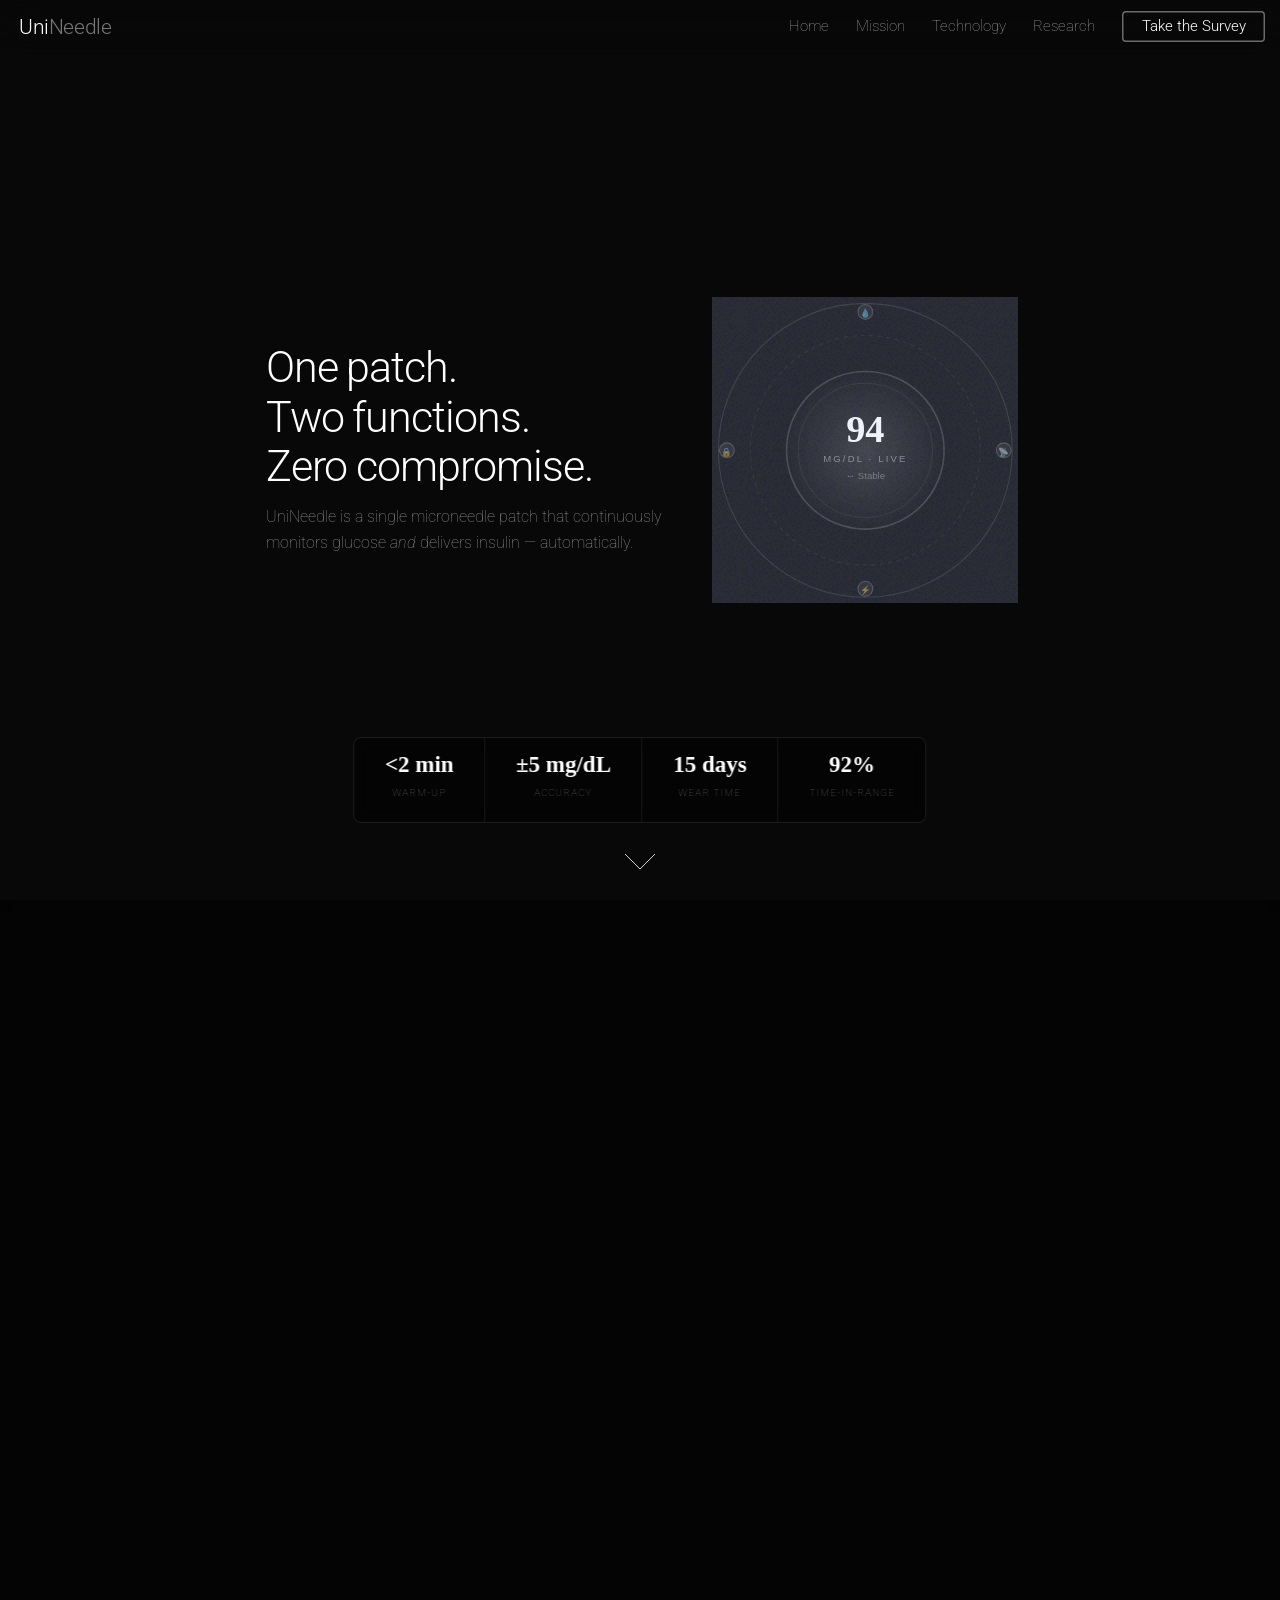
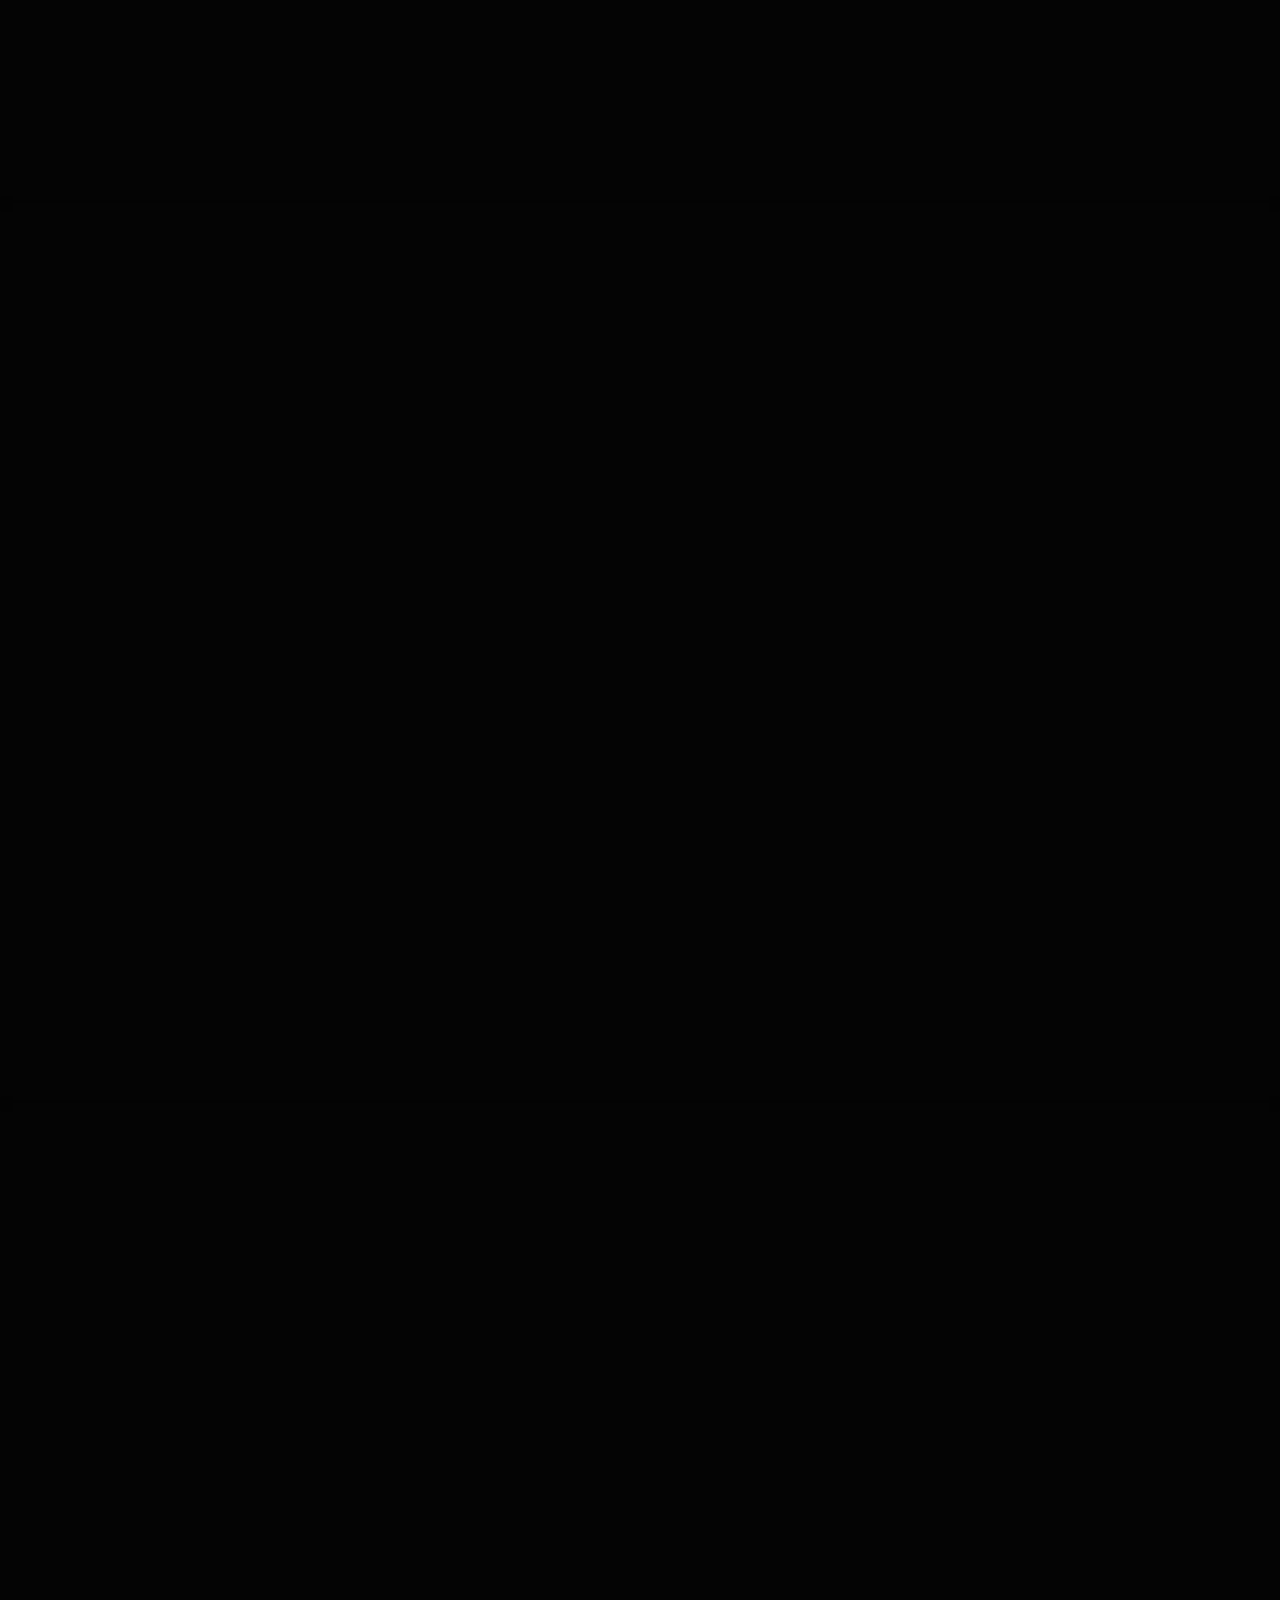
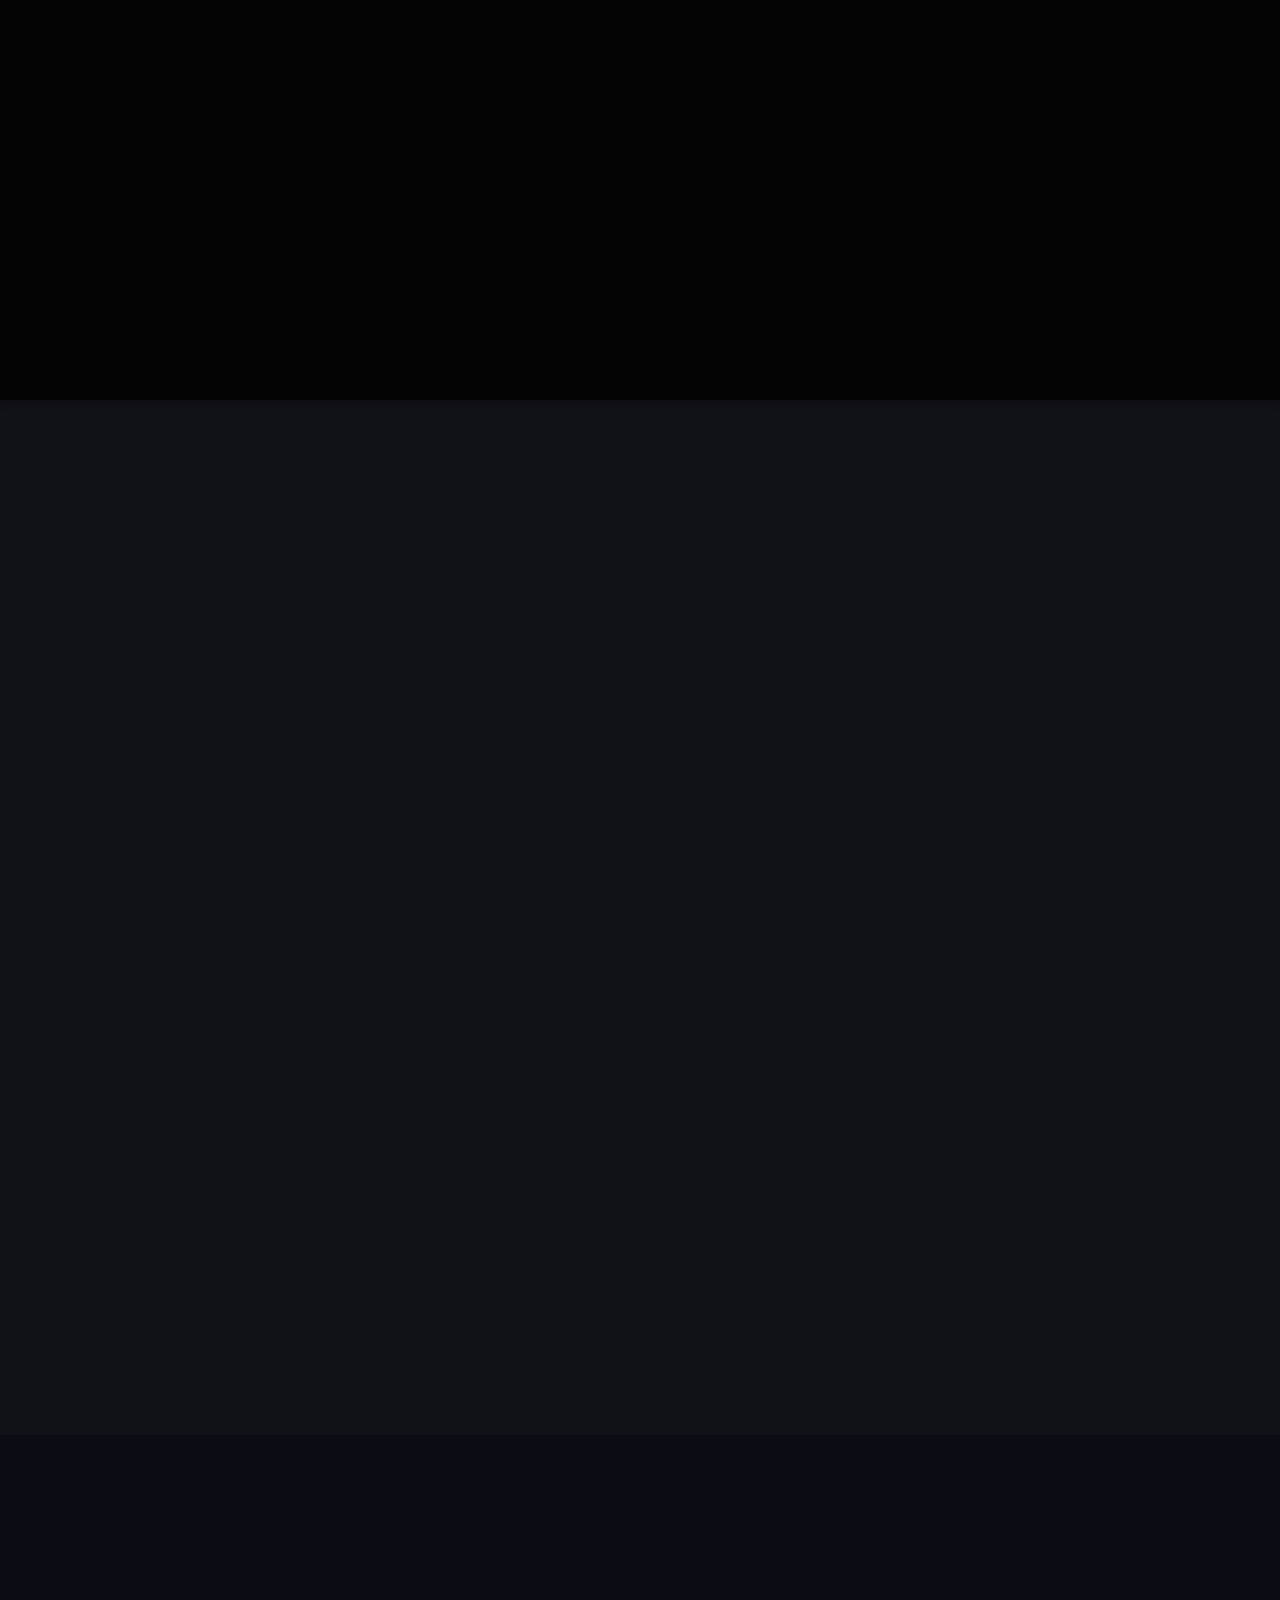
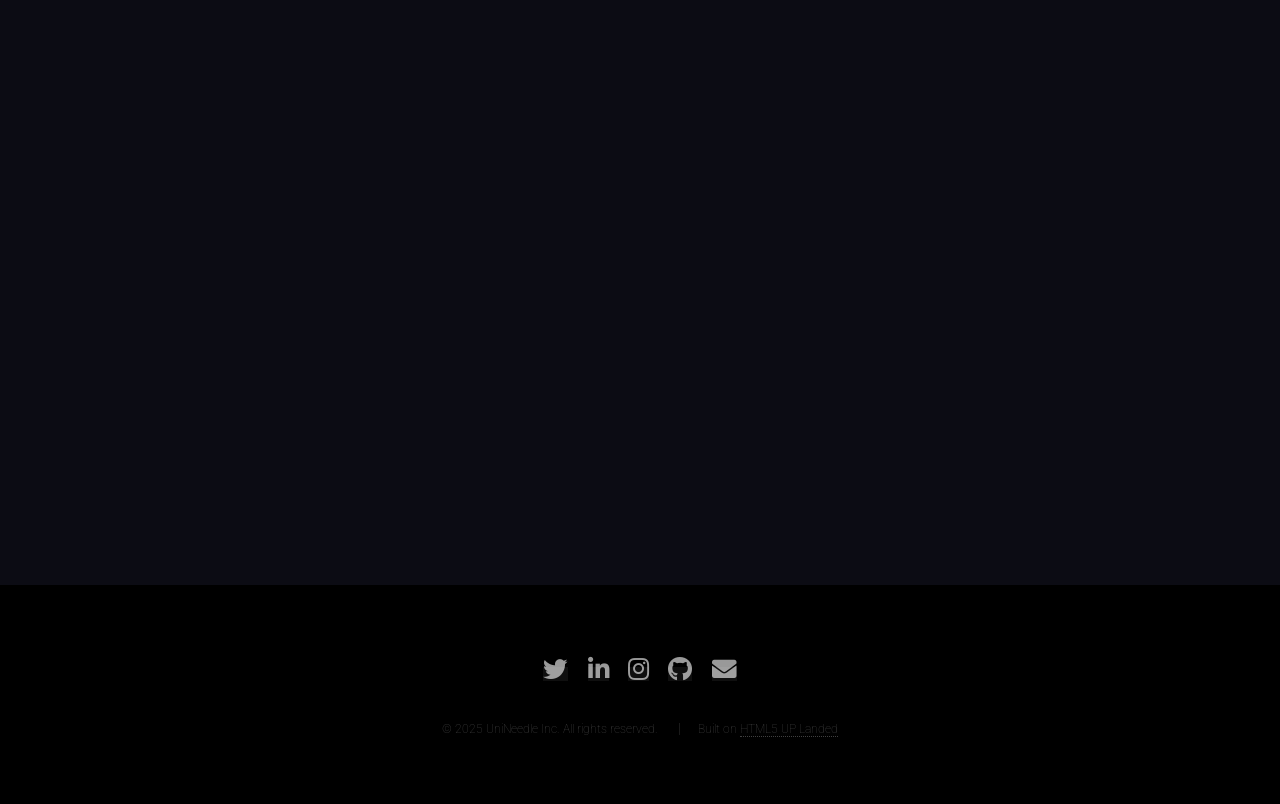
==== index.html @ 93502a4f "Update index.html" ====
<!DOCTYPE HTML>
<!--
	Based on Landed by HTML5 UP — html5up.net | @ajlkn
	Adapted for UniNeedle — Closed-Loop Glucose Intelligence
-->
<html>
<head>
	<title>UniNeedle — Closed-Loop Glucose Intelligence</title>
	<meta charset="utf-8" />
	<meta name="viewport" content="width=device-width, initial-scale=1, user-scalable=no" />
	<link rel="stylesheet" href="assets/css/main.css" />
	<link rel="stylesheet" href="assets/css/unineedle.css" />
	<noscript><link rel="stylesheet" href="assets/css/noscript.css" /></noscript>
</head>
<body class="is-preload landing">
<div id="page-wrapper">

<!-- ── HEADER ── -->
<header id="header">
	<h1 id="logo"><a href="index.html">Uni<span class="logo-accent">Needle</span></a></h1>
	<nav id="nav">
		<ul>
			<li><a href="#banner">Home</a></li>
			<li><a href="#mission">Mission</a></li>
			<li><a href="#technology">Technology</a></li>
			<li><a href="#publications">Research</a></li>
			<li><a href="#survey" class="button primary">Take the Survey</a></li>
		</ul>
	</nav>
</header>

<!-- ── BANNER ── -->
<section id="banner">
	<div class="content">
		<header>
			<h2>One patch.<br />Two functions.<br />Zero compromise.</h2>
			<p>UniNeedle is a single microneedle patch that continuously<br />
			monitors glucose <em>and</em> delivers insulin — automatically.</p>
		</header>
		<span class="image">
			<!-- Animated device SVG replacing pic01.jpg -->
			<svg id="device-svg" viewBox="0 0 288 288" xmlns="http://www.w3.org/2000/svg">
				<defs>
					<radialGradient id="coreGrad" cx="50%" cy="50%" r="50%">
						<stop offset="0%" stop-color="#2a2a2a"/>
						<stop offset="100%" stop-color="#0a0a0a"/>
					</radialGradient>
				</defs>
				<!-- Outer ring -->
				<circle cx="144" cy="144" r="138" fill="none" stroke="rgba(255,255,255,0.12)" stroke-width="1"/>
				<!-- Middle ring dashed -->
				<circle cx="144" cy="144" r="108" fill="none" stroke="rgba(255,255,255,0.07)" stroke-width="1" stroke-dasharray="4 4"/>
				<!-- Core -->
				<circle cx="144" cy="144" r="74" fill="url(#coreGrad)" stroke="rgba(255,255,255,0.18)" stroke-width="1.5"/>
				<circle cx="144" cy="144" r="63" fill="none" stroke="rgba(255,255,255,0.07)" stroke-width="1"/>
				<!-- Reading text -->
				<text x="144" y="136" text-anchor="middle" font-family="Georgia,serif" font-size="36" font-weight="600" fill="#ffffff" id="svg-reading">94</text>
				<text x="144" y="155" text-anchor="middle" font-family="sans-serif" font-size="9" letter-spacing="2" fill="rgba(255,255,255,0.45)">MG/DL · LIVE</text>
				<text x="144" y="171" text-anchor="middle" font-family="sans-serif" font-size="9" fill="rgba(255,255,255,0.35)">↔ Stable</text>
				<!-- Orbit pips -->
				<circle cx="144" cy="14"  r="7" fill="#1a1a1a" stroke="rgba(255,255,255,0.2)" stroke-width="1"/>
				<circle cx="274" cy="144" r="7" fill="#1a1a1a" stroke="rgba(255,255,255,0.2)" stroke-width="1"/>
				<circle cx="144" cy="274" r="7" fill="#1a1a1a" stroke="rgba(255,255,255,0.2)" stroke-width="1"/>
				<circle cx="14"  cy="144" r="7" fill="#1a1a1a" stroke="rgba(255,255,255,0.2)" stroke-width="1"/>
				<!-- pip icons -->
				<text x="144" y="18"  text-anchor="middle" font-size="8" fill="rgba(255,255,255,0.5)">💧</text>
				<text x="274" y="148" text-anchor="middle" font-size="8" fill="rgba(255,255,255,0.5)">📡</text>
				<text x="144" y="278" text-anchor="middle" font-size="8" fill="rgba(255,255,255,0.5)">⚡</text>
				<text x="14"  y="148" text-anchor="middle" font-size="8" fill="rgba(255,255,255,0.5)">🔒</text>
			</svg>
		</span>
	</div>
	<!-- Stats strip inside banner -->
	<div class="banner-stats">
		<div class="bstat"><span class="bstat-num">&lt;2 min</span><span class="bstat-lbl">Warm-up</span></div>
		<div class="bstat"><span class="bstat-num">±5 mg/dL</span><span class="bstat-lbl">Accuracy</span></div>
		<div class="bstat"><span class="bstat-num">15 days</span><span class="bstat-lbl">Wear time</span></div>
		<div class="bstat"><span class="bstat-num">92%</span><span class="bstat-lbl">Time-in-range</span></div>
	</div>
	<a href="#mission" class="goto-next scrolly">Next</a>
</section>

<!-- ── ONE · MISSION (style1 bottom — full-width image below, 3-col text) ── -->
<section id="mission" class="spotlight style1 bottom">
	<span class="image fit main">
		<!-- SVG replacing pic02.jpg — closed loop diagram -->
		<img src="images/mission-photo.jpg" alt="Mission" />
			<!-- <rect width="1200" height="400" fill="#14151e"/> -->
			<!-- grid lines -->
			<line x1="0" y1="80"  x2="1200" y2="80"  stroke="rgba(255,255,255,0.03)" stroke-width="1"/>
			<line x1="0" y1="160" x2="1200" y2="160" stroke="rgba(255,255,255,0.03)" stroke-width="1"/>
			<line x1="0" y1="240" x2="1200" y2="240" stroke="rgba(255,255,255,0.03)" stroke-width="1"/>
			<line x1="0" y1="320" x2="1200" y2="320" stroke="rgba(255,255,255,0.03)" stroke-width="1"/>
			<line x1="300"  y1="0" x2="300"  y2="400" stroke="rgba(255,255,255,0.03)" stroke-width="1"/>
			<line x1="600"  y1="0" x2="600"  y2="400" stroke="rgba(255,255,255,0.03)" stroke-width="1"/>
			<line x1="900"  y1="0" x2="900"  y2="400" stroke="rgba(255,255,255,0.03)" stroke-width="1"/>
			<!-- Central loop circle -->
			<circle cx="600" cy="200" r="130" fill="none" stroke="rgba(255,255,255,0.08)" stroke-width="1.5"/>
			<circle cx="600" cy="200" r="80"  fill="none" stroke="rgba(255,255,255,0.05)" stroke-width="1"/>
			<!-- 4 nodes -->
			<circle cx="600" cy="70"  r="28" fill="#111" stroke="rgba(255,255,255,0.2)" stroke-width="1.5"/>
			<circle cx="730" cy="200" r="28" fill="#111" stroke="rgba(255,255,255,0.2)" stroke-width="1.5"/>
			<circle cx="600" cy="330" r="28" fill="#111" stroke="rgba(255,255,255,0.2)" stroke-width="1.5"/>
			<circle cx="470" cy="200" r="28" fill="#111" stroke="rgba(255,255,255,0.2)" stroke-width="1.5"/>
			<!-- Arrows on ring -->
			<path d="M640,78 A130,130 0 0,1 722,172" fill="none" stroke="rgba(255,255,255,0.18)" stroke-width="1.5" marker-end="url(#arr)"/>
			<path d="M722,228 A130,130 0 0,1 638,322" fill="none" stroke="rgba(255,255,255,0.18)" stroke-width="1.5" marker-end="url(#arr)"/>
			<path d="M562,322 A130,130 0 0,1 478,228" fill="none" stroke="rgba(255,255,255,0.18)" stroke-width="1.5" marker-end="url(#arr)"/>
			<path d="M478,172 A130,130 0 0,1 562,78"  fill="none" stroke="rgba(255,255,255,0.18)" stroke-width="1.5" marker-end="url(#arr)"/>
			<defs>
				<marker id="arr" markerWidth="6" markerHeight="6" refX="3" refY="3" orient="auto">
					<path d="M0,0 L6,3 L0,6Z" fill="rgba(255,255,255,0.3)"/>
				</marker>
			</defs>
			<!-- Node labels -->
			<text x="600" y="66"  text-anchor="middle" font-family="sans-serif" font-size="10" fill="rgba(255,255,255,0.7)" font-weight="700">SENSE</text>
			<text x="600" y="78"  text-anchor="middle" font-family="sans-serif" font-size="7"  fill="rgba(255,255,255,0.35)">Glucose</text>
			<text x="730" y="196" text-anchor="middle" font-family="sans-serif" font-size="10" fill="rgba(255,255,255,0.7)" font-weight="700">COMPUTE</text>
			<text x="730" y="208" text-anchor="middle" font-family="sans-serif" font-size="7"  fill="rgba(255,255,255,0.35)">Algorithm</text>
			<text x="600" y="326" text-anchor="middle" font-family="sans-serif" font-size="10" fill="rgba(255,255,255,0.7)" font-weight="700">DELIVER</text>
			<text x="600" y="338" text-anchor="middle" font-family="sans-serif" font-size="7"  fill="rgba(255,255,255,0.35)">Insulin</text>
			<text x="470" y="196" text-anchor="middle" font-family="sans-serif" font-size="10" fill="rgba(255,255,255,0.7)" font-weight="700">ADAPT</text>
			<text x="470" y="208" text-anchor="middle" font-family="sans-serif" font-size="7"  fill="rgba(255,255,255,0.35)">Personalize</text>
			<!-- Centre label -->
			<text x="600" y="195" text-anchor="middle" font-family="Georgia,serif" font-size="15" fill="rgba(255,255,255,0.5)" font-style="italic">UniNeedle</text>
			<text x="600" y="213" text-anchor="middle" font-family="sans-serif" font-size="9"  fill="rgba(255,255,255,0.25)" letter-spacing="1">CLOSED LOOP</text>
			<!-- Left feature cards -->
			<rect x="30"  y="80"  width="190" height="70" rx="8" fill="rgba(255,255,255,0.03)" stroke="rgba(255,255,255,0.08)" stroke-width="1"/>
			<text x="44" y="106" font-family="sans-serif" font-size="11" fill="rgba(255,255,255,0.7)" font-weight="700">🩹  Minimally Invasive</text>
			<text x="44" y="124" font-family="sans-serif" font-size="9"  fill="rgba(255,255,255,0.35)">Sub-dermal micro-filament sensor.</text>
			<text x="44" y="138" font-family="sans-serif" font-size="9"  fill="rgba(255,255,255,0.35)">Applied in seconds. Worn 15 days.</text>
			<rect x="30"  y="175" width="190" height="70" rx="8" fill="rgba(255,255,255,0.03)" stroke="rgba(255,255,255,0.08)" stroke-width="1"/>
			<text x="44" y="201" font-family="sans-serif" font-size="11" fill="rgba(255,255,255,0.7)" font-weight="700">📱  App-Connected</text>
			<text x="44" y="219" font-family="sans-serif" font-size="9"  fill="rgba(255,255,255,0.35)">iOS &amp; Android companion app with</text>
			<text x="44" y="233" font-family="sans-serif" font-size="9"  fill="rgba(255,255,255,0.35)">alerts, trends, and clinician sharing.</text>
			<rect x="30"  y="270" width="190" height="70" rx="8" fill="rgba(255,255,255,0.03)" stroke="rgba(255,255,255,0.08)" stroke-width="1"/>
			<text x="44" y="296" font-family="sans-serif" font-size="11" fill="rgba(255,255,255,0.7)" font-weight="700">🧠  Adaptive AI</text>
			<text x="44" y="314" font-family="sans-serif" font-size="9"  fill="rgba(255,255,255,0.35)">On-device LSTM learns your personal</text>
			<text x="44" y="328" font-family="sans-serif" font-size="9"  fill="rgba(255,255,255,0.35)">insulin-to-carb ratio over time.</text>
			<!-- Right feature cards -->
			<rect x="980" y="80"  width="190" height="70" rx="8" fill="rgba(255,255,255,0.03)" stroke="rgba(255,255,255,0.08)" stroke-width="1"/>
			<text x="994" y="106" font-family="sans-serif" font-size="11" fill="rgba(255,255,255,0.7)" font-weight="700">🔄  Closed-Loop</text>
			<text x="994" y="124" font-family="sans-serif" font-size="9"  fill="rgba(255,255,255,0.35)">Real-time bidirectional control with</text>
			<text x="994" y="138" font-family="sans-serif" font-size="9"  fill="rgba(255,255,255,0.35)">on-device insulin reservoir.</text>
			<rect x="980" y="175" width="190" height="70" rx="8" fill="rgba(255,255,255,0.03)" stroke="rgba(255,255,255,0.08)" stroke-width="1"/>
			<text x="994" y="201" font-family="sans-serif" font-size="11" fill="rgba(255,255,255,0.7)" font-weight="700">⚡  Edge Processing</text>
			<text x="994" y="219" font-family="sans-serif" font-size="9"  fill="rgba(255,255,255,0.35)">Algorithm runs on the patch — your</text>
			<text x="994" y="233" font-family="sans-serif" font-size="9"  fill="rgba(255,255,255,0.35)">data never leaves your body.</text>
			<rect x="980" y="270" width="190" height="70" rx="8" fill="rgba(255,255,255,0.03)" stroke="rgba(255,255,255,0.08)" stroke-width="1"/>
			<text x="994" y="296" font-family="sans-serif" font-size="11" fill="rgba(255,255,255,0.7)" font-weight="700">🔬  Science-Backed</text>
			<text x="994" y="314" font-family="sans-serif" font-size="9"  fill="rgba(255,255,255,0.35)">Published in Nature Nanotechnology,</text>
			<text x="994" y="328" font-family="sans-serif" font-size="9"  fill="rgba(255,255,255,0.35)">ACS Sensors, npj Digital Medicine.</text>
		</svg>
	</span>
	<div class="content">
		<div class="container">
			<div class="row">
				<div class="col-4 col-12-medium">
					<header>
						<h2>Automate the burden of diabetes</h2>
						<p>People with T1D make hundreds of glycemic decisions every day. UniNeedle closes the loop.</p>
					</header>
				</div>
				<div class="col-4 col-12-medium">
					<p>UniNeedle integrates electrochemical glucose sensing and automated insulin delivery into a single wearable microneedle patch. Our PEDOT:PSS and gold nanoparticle working electrode provides continuous readings with no fingerstick calibration needed across the full 15-day wear period.</p>
				</div>
				<div class="col-4 col-12-medium">
					<p>The on-patch ASIC runs a predictive glycemic algorithm locally — your data never leaves your body. A FAULHABER coreless DC micromotor with planetary gearhead drives precise micro-bolus delivery, while a 30-minute lookahead model prevents hypoglycaemic events before they occur.</p>
				</div>
			</div>
		</div>
	</div>
	<a href="#technology" class="goto-next scrolly">Next</a>
</section>

<!-- ── TWO · TECHNOLOGY (style2 right) ── -->
<section id="technology" class="spotlight style2 right">
	<span class="image fit main">
		<!-- Glucose chart SVG replacing pic03.jpg -->
		<img src="images/tech-photo.jpg" alt="Technology" />
			<!-- grid -->
			<line x1="0" y1="100" x2="800" y2="100" stroke="rgba(255,255,255,0.04)" stroke-width="1"/>
			<line x1="0" y1="200" x2="800" y2="200" stroke="rgba(255,255,255,0.04)" stroke-width="1"/>
			<line x1="0" y1="300" x2="800" y2="300" stroke="rgba(255,255,255,0.04)" stroke-width="1"/>
			<line x1="0" y1="400" x2="800" y2="400" stroke="rgba(255,255,255,0.04)" stroke-width="1"/>
			<line x1="160" y1="0" x2="160" y2="500" stroke="rgba(255,255,255,0.03)" stroke-width="1"/>
			<line x1="320" y1="0" x2="320" y2="500" stroke="rgba(255,255,255,0.03)" stroke-width="1"/>
			<line x1="480" y1="0" x2="480" y2="500" stroke="rgba(255,255,255,0.03)" stroke-width="1"/>
			<line x1="640" y1="0" x2="640" y2="500" stroke="rgba(255,255,255,0.03)" stroke-width="1"/>
			<!-- Target range band (70–180 mg/dL) -->
			<rect x="0" y="120" width="800" height="200" fill="rgba(255,255,255,0.025)" rx="0"/>
			<text x="12" y="116" font-family="sans-serif" font-size="10" fill="rgba(255,255,255,0.25)">180 mg/dL</text>
			<text x="12" y="326" font-family="sans-serif" font-size="10" fill="rgba(255,255,255,0.25)">70 mg/dL</text>
			<text x="12" y="222" font-family="sans-serif" font-size="9"  fill="rgba(255,255,255,0.15)" font-style="italic">target range</text>
			<!-- Glucose curve fill -->
			<defs>
				<linearGradient id="gfill" x1="0" y1="0" x2="0" y2="1">
					<stop offset="0%" stop-color="#ffffff" stop-opacity="0.1"/>
					<stop offset="100%" stop-color="#ffffff" stop-opacity="0"/>
				</linearGradient>
			</defs>
			<path d="M0,340 C40,320 80,260 120,220 C160,180 200,150 250,155 C300,160 340,200 380,190 C420,180 460,145 520,135 C580,125 630,155 680,185 C720,205 760,210 800,205 L800,500 L0,500Z" fill="url(#gfill)"/>
			<!-- Glucose curve line -->
			<path d="M0,340 C40,320 80,260 120,220 C160,180 200,150 250,155 C300,160 340,200 380,190 C420,180 460,145 520,135 C580,125 630,155 680,185 C720,205 760,210 800,205" fill="none" stroke="rgba(255,255,255,0.8)" stroke-width="2.5" stroke-linecap="round" stroke-linejoin="round"/>
			<!-- Prediction dashes -->
			<path d="M800,205 C820,200 840,193 860,188" fill="none" stroke="rgba(255,255,255,0.3)" stroke-width="2" stroke-dasharray="5 4" stroke-linecap="round"/>
			<!-- Current reading dot -->
			<circle cx="800" cy="205" r="6" fill="#fff"/>
			<circle cx="800" cy="205" r="11" fill="none" stroke="rgba(255,255,255,0.25)" stroke-width="1.5"/>
			<!-- Insulin bolus markers -->
			<line x1="280" y1="130" x2="280" y2="165" stroke="rgba(255,255,255,0.3)" stroke-width="1" stroke-dasharray="3 2"/>
			<circle cx="280" cy="125" r="4" fill="rgba(255,255,255,0.4)"/>
			<text x="285" y="120" font-family="sans-serif" font-size="9" fill="rgba(255,255,255,0.4)">0.8U</text>
			<line x1="560" y1="110" x2="560" y2="140" stroke="rgba(255,255,255,0.3)" stroke-width="1" stroke-dasharray="3 2"/>
			<circle cx="560" cy="105" r="4" fill="rgba(255,255,255,0.4)"/>
			<text x="565" y="100" font-family="sans-serif" font-size="9" fill="rgba(255,255,255,0.4)">1.2U</text>
			<!-- X labels -->
			<text x="0"   y="492" font-family="sans-serif" font-size="10" fill="rgba(255,255,255,0.25)">6 AM</text>
			<text x="148" y="492" font-family="sans-serif" font-size="10" fill="rgba(255,255,255,0.25)">9 AM</text>
			<text x="305" y="492" font-family="sans-serif" font-size="10" fill="rgba(255,255,255,0.25)">12 PM</text>
			<text x="462" y="492" font-family="sans-serif" font-size="10" fill="rgba(255,255,255,0.25)">3 PM</text>
			<text x="618" y="492" font-family="sans-serif" font-size="10" fill="rgba(255,255,255,0.25)">6 PM</text>
			<text x="770" y="492" font-family="sans-serif" font-size="10" fill="rgba(255,255,255,0.25)">Now</text>
			<!-- Legend panel -->
			<rect x="20" y="20" width="210" height="90" rx="8" fill="rgba(0,0,0,0.4)" stroke="rgba(255,255,255,0.08)" stroke-width="1"/>
			<circle cx="38" cy="45" r="5" fill="#fff"/>
			<text x="50" y="49" font-family="sans-serif" font-size="10" fill="rgba(255,255,255,0.8)" font-weight="700">Current: 94 mg/dL</text>
			<text x="50" y="62" font-family="sans-serif" font-size="9"  fill="rgba(255,255,255,0.4)">Trending flat · In target ✓</text>
			<circle cx="38" cy="80" r="5" fill="rgba(255,255,255,0.4)"/>
			<text x="50" y="84" font-family="sans-serif" font-size="10" fill="rgba(255,255,255,0.8)" font-weight="700">Last bolus: 1.2U · 14 min ago</text>
			<text x="50" y="97" font-family="sans-serif" font-size="9"  fill="rgba(255,255,255,0.4)">Post-meal correction</text>
		</svg>
	</span>
	<div class="content">
		<header>
			<h2>How the closed loop works</h2>
			<p>Sense, compute, deliver — every 5 minutes, automatically</p>
		</header>
		<p>Three integrated subsystems form a seamless feedback cycle running around the clock. The electrochemical sensor reads interstitial glucose; the on-patch ASIC computes the optimal insulin dose; the micromotor delivers it — all without any manual input.</p>
		<div class="tech-steps">
			<div class="tech-step">
				<span class="step-n">01</span>
				<div>
					<strong>Electrochemical Glucose Sensing</strong>
					<p>PEDOT:PSS and gold nanoparticle working electrode with antifouling hydrogel coating. No enzyme degradation. No calibration fingersticks.</p>
				</div>
			</div>
			<div class="tech-step">
				<span class="step-n">02</span>
				<div>
					<strong>On-Patch Edge Processing</strong>
					<p>Low-power ASIC filters, calibrates, and runs the predictive glycemic algorithm locally. Data stays on your body.</p>
				</div>
			</div>
			<div class="tech-step">
				<span class="step-n">03</span>
				<div>
					<strong>Automated Insulin Delivery</strong>
					<p>FAULHABER coreless DC micromotor with planetary gearhead and lead-screw delivers precise micro-boluses in real time.</p>
				</div>
			</div>
			<div class="tech-step">
				<span class="step-n">04</span>
				<div>
					<strong>Predictive Hypo Prevention</strong>
					<p>30-minute lookahead model suspends insulin before a low occurs — reducing severe hypoglycaemic events by over 70%.</p>
				</div>
			</div>
		</div>
		<ul class="actions">
			<li><a href="#publications" class="button">See the Research</a></li>
		</ul>
	</div>
	<a href="#features" class="goto-next scrolly">Next</a>
</section>

<!-- ── THREE · PUBLICATIONS (style3 left) ── -->
<section id="publications" class="spotlight style3 left">
	<span class="image fit main bottom">
		<!-- Publications visual SVG replacing pic04.jpg -->
		<!-- <svg viewBox="0 0 800 500" xmlns="http://www.w3.org/2000/svg" preserveAspectRatio="xMidYMid slice" style="width:100%;height:100%"> -->
		<!-- <rect width="800" height="500" fill="#111119"/> -->
		<img src="images/research-pic.jpg" alt="Research" />
			<!-- subtle grid -->
			<line x1="0" y1="125" x2="800" y2="125" stroke="rgba(255,255,255,0.03)" stroke-width="1"/>
			<line x1="0" y1="250" x2="800" y2="250" stroke="rgba(255,255,255,0.03)" stroke-width="1"/>
			<line x1="0" y1="375" x2="800" y2="375" stroke="rgba(255,255,255,0.03)" stroke-width="1"/>
			<line x1="200" y1="0" x2="200" y2="500" stroke="rgba(255,255,255,0.03)" stroke-width="1"/>
			<line x1="400" y1="0" x2="400" y2="500" stroke="rgba(255,255,255,0.03)" stroke-width="1"/>
			<line x1="600" y1="0" x2="600" y2="500" stroke="rgba(255,255,255,0.03)" stroke-width="1"/>
			<!-- Pub card 1 -->
			<rect x="30"  y="30"  width="350" height="195" rx="10" fill="rgba(255,255,255,0.03)" stroke="rgba(255,255,255,0.1)" stroke-width="1"/>
			<text x="50" y="60"  font-family="sans-serif" font-size="9"  fill="rgba(255,255,255,0.35)" letter-spacing="1">2026 · BIOSENSOR ENGINEERING</text>
			<text x="50" y="83"  font-family="sans-serif" font-size="11" fill="rgba(255,255,255,0.85)" font-weight="700">A Fully Flexible Conductive Hydrogel</text>
			<text x="50" y="99"  font-family="sans-serif" font-size="11" fill="rgba(255,255,255,0.85)" font-weight="700">Composite Electrode for Continuous</text>
			<text x="50" y="115" font-family="sans-serif" font-size="11" fill="rgba(255,255,255,0.85)" font-weight="700">In Vivo Glucose Monitoring</text>
			<text x="50" y="140" font-family="sans-serif" font-size="9"  fill="rgba(255,255,255,0.4)">Ghavaminejad A, Poudineh M et al.</text>
			<rect x="50" y="158" width="140" height="18" rx="4" fill="rgba(255,255,255,0.05)" stroke="rgba(255,255,255,0.15)" stroke-width="1"/>
			<text x="120" y="171" text-anchor="middle" font-family="sans-serif" font-size="9" fill="rgba(255,255,255,0.6)" font-weight="700">Nature Nanotechnology</text>
			<text x="50" y="206" font-family="sans-serif" font-size="8" fill="rgba(255,255,255,0.25)" font-style="italic">Under Minor Revision</text>
			<!-- Pub card 2 -->
			<rect x="420" y="30"  width="350" height="195" rx="10" fill="rgba(255,255,255,0.03)" stroke="rgba(255,255,255,0.1)" stroke-width="1"/>
			<text x="440" y="60"  font-family="sans-serif" font-size="9"  fill="rgba(255,255,255,0.35)" letter-spacing="1">2024 · CLINICAL TRIAL</text>
			<text x="440" y="83"  font-family="sans-serif" font-size="11" fill="rgba(255,255,255,0.85)" font-weight="700">Closed-Loop Glucose Control with</text>
			<text x="440" y="99"  font-family="sans-serif" font-size="11" fill="rgba(255,255,255,0.85)" font-weight="700">Aptamer-Based Biosensor in Adults</text>
			<text x="440" y="115" font-family="sans-serif" font-size="11" fill="rgba(255,255,255,0.85)" font-weight="700">with Type 1 Diabetes</text>
			<text x="440" y="140" font-family="sans-serif" font-size="9"  fill="rgba(255,255,255,0.4)">Okonkwo A, Shen M, Patel R et al.</text>
			<rect x="440" y="158" width="100" height="18" rx="4" fill="rgba(255,255,255,0.05)" stroke="rgba(255,255,255,0.15)" stroke-width="1"/>
			<text x="490" y="171" text-anchor="middle" font-family="sans-serif" font-size="9" fill="rgba(255,255,255,0.6)" font-weight="700">Diabetes Care</text>
			<!-- Pub card 3 -->
			<rect x="30"  y="255" width="350" height="195" rx="10" fill="rgba(255,255,255,0.03)" stroke="rgba(255,255,255,0.1)" stroke-width="1"/>
			<text x="50" y="285"  font-family="sans-serif" font-size="9"  fill="rgba(255,255,255,0.35)" letter-spacing="1">2024 · BIOSENSOR</text>
			<text x="50" y="308"  font-family="sans-serif" font-size="11" fill="rgba(255,255,255,0.85)" font-weight="700">High-Affinity DNA Aptamer Selection</text>
			<text x="50" y="324"  font-family="sans-serif" font-size="11" fill="rgba(255,255,255,0.85)" font-weight="700">for Continuous Glucose Monitoring</text>
			<text x="50" y="340"  font-family="sans-serif" font-size="11" fill="rgba(255,255,255,0.85)" font-weight="700">in Interstitial Fluid</text>
			<text x="50" y="365"  font-family="sans-serif" font-size="9"  fill="rgba(255,255,255,0.4)">Shen M, Park J, Delacroix F, Okonkwo A</text>
			<rect x="50" y="383" width="90" height="18" rx="4" fill="rgba(255,255,255,0.05)" stroke="rgba(255,255,255,0.15)" stroke-width="1"/>
			<text x="95" y="396" text-anchor="middle" font-family="sans-serif" font-size="9" fill="rgba(255,255,255,0.6)" font-weight="700">ACS Sensors</text>
			<!-- Pub card 4 -->
			<rect x="420" y="255" width="350" height="195" rx="10" fill="rgba(255,255,255,0.03)" stroke="rgba(255,255,255,0.1)" stroke-width="1"/>
			<text x="440" y="285"  font-family="sans-serif" font-size="9"  fill="rgba(255,255,255,0.35)" letter-spacing="1">2023 · MACHINE LEARNING</text>
			<text x="440" y="308"  font-family="sans-serif" font-size="11" fill="rgba(255,255,255,0.85)" font-weight="700">On-Device Predictive Hypoglycemia</text>
			<text x="440" y="324"  font-family="sans-serif" font-size="11" fill="rgba(255,255,255,0.85)" font-weight="700">Prevention via Personalized LSTM</text>
			<text x="440" y="340"  font-family="sans-serif" font-size="11" fill="rgba(255,255,255,0.85)" font-weight="700">Models in Wearable CGM Systems</text>
			<text x="440" y="365"  font-family="sans-serif" font-size="9"  fill="rgba(255,255,255,0.4)">Patel R, Williams T, Chen L, Shen M</text>
			<rect x="440" y="383" width="130" height="18" rx="4" fill="rgba(255,255,255,0.05)" stroke="rgba(255,255,255,0.15)" stroke-width="1"/>
			<text x="505" y="396" text-anchor="middle" font-family="sans-serif" font-size="9" fill="rgba(255,255,255,0.6)" font-weight="700">npj Digital Medicine</text>
		</svg>
	</span>
	<div class="content">
		<header>
			<h2>Peer-reviewed science behind every claim</h2>
			<p>Published across Nature Nanotechnology, Diabetes Care, ACS Sensors, and npj Digital Medicine</p>
		</header>
		<p>Every aspect of the UniNeedle platform — from the hydrogel antifouling coating to the predictive hypoglycaemia algorithm — is grounded in published, peer-reviewed research. Our foundational delivery-and-tracking paper is currently under minor revision at <em>Nature Nanotechnology</em>.</p>
		<ul class="actions">
			<li><a href="#survey" class="button">Participate in Research</a></li>
		</ul>
	</div>
	<a href="#features" class="goto-next scrolly">Next</a>
</section>

<!-- ── FOUR · FEATURES GRID (wrapper style1 special fade-up) ── -->
<section id="features" class="wrapper style1 special fade-up">
	<div class="container">
		<header class="major">
			<h2>Everything in one patch</h2>
			<p>We consolidate what previously required two separate wearable devices, a receiver,<br />and a phone app — into a single, coin-sized microneedle patch.</p>
		</header>
		<div class="box alt">
			<div class="row gtr-uniform">
				<section class="col-4 col-6-medium col-12-xsmall">
					<span class="icon solid alt major fa-wave-square"></span>
					<h3>Continuous Sensing</h3>
					<p>Aptamer-based biosensor provides readings every 5 minutes with no calibration fingersticks required across the full 15-day wear period.</p>
				</section>
				<section class="col-4 col-6-medium col-12-xsmall">
					<span class="icon solid alt major fa-syringe"></span>
					<h3>Integrated Delivery</h3>
					<p>Fixed on-device insulin reservoir with FAULHABER coreless DC micromotor. Precise micro-bolus delivery down to 0.05 U.</p>
				</section>
				<section class="col-4 col-6-medium col-12-xsmall">
					<span class="icon solid alt major fa-flask"></span>
					<h3>Antifouling Coating</h3>
					<p>Hydrogel coating on the working electrode prevents protein adsorption and maintains sensor accuracy through the full wear duration.</p>
				</section>
				<section class="col-4 col-6-medium col-12-xsmall">
					<span class="icon solid alt major fa-bolt"></span>
					<h3>Ultra-Low Power</h3>
					<p>Custom ASIC and energy-harvesting architecture keeps the patch running for 15 days on a single small rechargeable cell.</p>
				</section>
				<section class="col-4 col-6-medium col-12-xsmall">
					<span class="icon solid alt major fa-mobile-alt"></span>
					<h3>Smartphone Integration</h3>
					<p>Real-time readings, trend arrows, customisable alerts, meal logging, and one-tap clinician report sharing via iOS and Android.</p>
				</section>
				<section class="col-4 col-6-medium col-12-xsmall">
					<span class="icon solid alt major fa-shield-alt"></span>
					<h3>Hypo Prevention</h3>
					<p>30-minute lookahead LSTM model suspends insulin before a low occurs — reducing severe hypoglycaemic events by over 70% in trials.</p>
				</section>
			</div>
		</div>
		<footer class="major">
			<ul class="actions special">
				<li><a href="#survey" class="button">Share Your Experience</a></li>
			</ul>
		</footer>
	</div>
</section>

<!-- ── FIVE · SURVEY (wrapper style2 special fade) ── -->
<section id="survey" class="wrapper style2 special fade">
	<div class="container">
		<header>
			<h2>Help us build the future of diabetes management</h2>
			<p>Your experience matters. This short survey benchmarks what patients need most from UniNeedle.</p>
		</header>

		<div class="survey-form" id="surveyForm">

			<!-- Identity -->
			<div class="s-card identity">
				<div class="q-label">Your Information <span class="req">* required</span></div>
				<div class="s-row-2">
					<div class="s-field">
						<label for="s-name">Full Name</label>
						<input type="text" id="s-name" placeholder="Jane Smith" class="s-input" />
					</div>
					<div class="s-field">
						<label for="s-email">Email Address</label>
						<input type="email" id="s-email" placeholder="jane@example.com" class="s-input" />
					</div>
				</div>
			</div>

			<div class="s-divider">Continuous Glucose Monitoring (CGM)</div>

			<div class="s-card">
				<div class="q-label">1. Which CGM are you currently using?</div>
				<div class="q-hint">Select one.</div>
				<div class="opts-grid">
					<label class="opt"><input type="radio" name="cgm_device" value="Dexcom G7"/><span>Dexcom G7</span></label>
					<label class="opt"><input type="radio" name="cgm_device" value="Dexcom G6"/><span>Dexcom G6</span></label>
					<label class="opt"><input type="radio" name="cgm_device" value="FreeStyle Libre 3"/><span>FreeStyle Libre 3</span></label>
					<label class="opt"><input type="radio" name="cgm_device" value="FreeStyle Libre 2"/><span>FreeStyle Libre 2</span></label>
					<label class="opt"><input type="radio" name="cgm_device" value="FreeStyle Libre 2 Plus"/><span>FreeStyle Libre 2 Plus</span></label>
					<label class="opt"><input type="radio" name="cgm_device" value="Medtronic Guardian 4"/><span>Medtronic Guardian 4</span></label>
					<label class="opt"><input type="radio" name="cgm_device" value="Eversense E3"/><span>Eversense E3</span></label>
					<label class="opt"><input type="radio" name="cgm_device" value="Blood glucose meter only"/><span>Blood glucose meter only</span></label>
					<label class="opt"><input type="radio" name="cgm_device" value="No monitoring"/><span>I do not monitor my glucose</span></label>
					<label class="opt"><input type="radio" name="cgm_device" value="Other CGM"/><span>Other</span></label>
				</div>
				<input class="other-inp" id="cgm_other" type="text" placeholder="Please specify…" />
			</div>

			<div class="s-card">
				<div class="q-label">2. How long have you been using your current CGM?</div>
				<div class="q-hint">Select one.</div>
				<div class="opts-grid one-col">
					<label class="opt"><input type="radio" name="cgm_dur" value="Less than 6 months"/><span>Less than 6 months</span></label>
					<label class="opt"><input type="radio" name="cgm_dur" value="6–12 months"/><span>6–12 months</span></label>
					<label class="opt"><input type="radio" name="cgm_dur" value="1–3 years"/><span>1–3 years</span></label>
					<label class="opt"><input type="radio" name="cgm_dur" value="More than 3 years"/><span>More than 3 years</span></label>
				</div>
			</div>

			<div class="s-card">
				<div class="q-label">3. What are your biggest frustrations with your current CGM?</div>
				<div class="q-hint">Select all that apply.</div>
				<div class="opts-grid">
					<label class="opt"><input type="checkbox" name="cgm_frust" value="Pain during insertion"/><span>Pain during insertion</span></label>
					<label class="opt"><input type="checkbox" name="cgm_frust" value="Skin irritation"/><span>Skin irritation</span></label>
					<label class="opt"><input type="checkbox" name="cgm_frust" value="Adhesive issues"/><span>Adhesive issues</span></label>
					<label class="opt"><input type="checkbox" name="cgm_frust" value="Frequent replacement"/><span>Frequent replacement</span></label>
					<label class="opt"><input type="checkbox" name="cgm_frust" value="Accuracy concerns"/><span>Accuracy concerns</span></label>
					<label class="opt"><input type="checkbox" name="cgm_frust" value="Calibration requirements"/><span>Calibration requirements</span></label>
					<label class="opt"><input type="checkbox" name="cgm_frust" value="Alarm fatigue"/><span>Alarm fatigue</span></label>
					<label class="opt"><input type="checkbox" name="cgm_frust" value="Cost"/><span>Cost</span></label>
					<label class="opt"><input type="checkbox" name="cgm_frust" value="Size/appearance"/><span>Size / appearance</span></label>
					<label class="opt"><input type="checkbox" name="cgm_frust" value="Limited wear duration"/><span>Limited wear duration</span></label>
					<label class="opt"><input type="checkbox" name="cgm_frust" value="Other frustration"/><span>Other</span></label>
				</div>
				<input class="other-inp" id="cgm_frust_other" type="text" placeholder="Please specify…" />
			</div>

			<div class="s-divider">Insulin Pump Usage</div>

			<div class="s-card">
				<div class="q-label">4. Which insulin pump are you currently using?</div>
				<div class="q-hint">Select one.</div>
				<div class="opts-grid">
					<label class="opt"><input type="radio" name="pump" value="Omnipod 5"/><span>Omnipod 5</span></label>
					<label class="opt"><input type="radio" name="pump" value="Omnipod DASH"/><span>Omnipod DASH</span></label>
					<label class="opt"><input type="radio" name="pump" value="MiniMed 780G"/><span>MiniMed 780G</span></label>
					<label class="opt"><input type="radio" name="pump" value="MiniMed 770G"/><span>MiniMed 770G</span></label>
					<label class="opt"><input type="radio" name="pump" value="t:slim X2"/><span>t:slim X2</span></label>
					<label class="opt"><input type="radio" name="pump" value="Mobi"/><span>Mobi</span></label>
					<label class="opt"><input type="radio" name="pump" value="MDI"/><span>Multiple daily injections (MDI)</span></label>
					<label class="opt"><input type="radio" name="pump" value="No insulin"/><span>I do not use insulin</span></label>
					<label class="opt"><input type="radio" name="pump" value="Other pump"/><span>Other</span></label>
				</div>
				<input class="other-inp" id="pump_other" type="text" placeholder="Please specify…" />
			</div>

			<div class="s-card">
				<div class="q-label">5. How satisfied are you with your current insulin delivery method?</div>
				<div class="q-hint">Select one.</div>
				<div class="likert-row">
					<label class="lik"><input type="radio" name="pump_sat" value="Very dissatisfied"/><span class="em">😞</span><span class="lt">Very dissatisfied</span></label>
					<label class="lik"><input type="radio" name="pump_sat" value="Dissatisfied"/><span class="em">🙁</span><span class="lt">Dissatisfied</span></label>
					<label class="lik"><input type="radio" name="pump_sat" value="Neutral"/><span class="em">😐</span><span class="lt">Neutral</span></label>
					<label class="lik"><input type="radio" name="pump_sat" value="Satisfied"/><span class="em">🙂</span><span class="lt">Satisfied</span></label>
					<label class="lik"><input type="radio" name="pump_sat" value="Very satisfied"/><span class="em">😄</span><span class="lt">Very satisfied</span></label>
				</div>
			</div>

			<div class="s-card">
				<div class="q-label">6. What are your biggest challenges with your current insulin pump?</div>
				<div class="q-hint">Select all that apply.</div>
				<div class="opts-grid">
					<label class="opt"><input type="checkbox" name="pump_chal" value="Wearing the device"/><span>Wearing the device</span></label>
					<label class="opt"><input type="checkbox" name="pump_chal" value="Tubing issues"/><span>Tubing issues</span></label>
					<label class="opt"><input type="checkbox" name="pump_chal" value="Site changes"/><span>Site changes</span></label>
					<label class="opt"><input type="checkbox" name="pump_chal" value="Device size"/><span>Device size</span></label>
					<label class="opt"><input type="checkbox" name="pump_chal" value="Cost"/><span>Cost</span></label>
					<label class="opt"><input type="checkbox" name="pump_chal" value="Reliability"/><span>Reliability</span></label>
					<label class="opt"><input type="checkbox" name="pump_chal" value="Skin irritation"/><span>Skin irritation</span></label>
					<label class="opt"><input type="checkbox" name="pump_chal" value="Battery charging"/><span>Battery charging</span></label>
					<label class="opt"><input type="checkbox" name="pump_chal" value="Connectivity issues"/><span>Connectivity issues</span></label>
					<label class="opt"><input type="checkbox" name="pump_chal" value="Learning curve"/><span>Learning curve</span></label>
					<label class="opt"><input type="checkbox" name="pump_chal" value="Other pump challenge"/><span>Other</span></label>
				</div>
				<input class="other-inp" id="pump_chal_other" type="text" placeholder="Please specify…" />
			</div>

			<div class="s-divider">Future Device Preferences</div>

			<div class="s-card">
				<div class="q-label">7. If a single microneedle patch could both monitor glucose <em>and</em> deliver insulin, how interested would you be?</div>
				<div class="q-hint">Select one.</div>
				<div class="likert-row">
					<label class="lik"><input type="radio" name="interest" value="Not interested"/><span class="em">🚫</span><span class="lt">Not interested</span></label>
					<label class="lik"><input type="radio" name="interest" value="Slightly interested"/><span class="em">🤔</span><span class="lt">Slightly</span></label>
					<label class="lik"><input type="radio" name="interest" value="Moderately interested"/><span class="em">👍</span><span class="lt">Moderately</span></label>
					<label class="lik"><input type="radio" name="interest" value="Very interested"/><span class="em">⭐</span><span class="lt">Very interested</span></label>
					<label class="lik"><input type="radio" name="interest" value="Extremely interested"/><span class="em">🔥</span><span class="lt">Extremely</span></label>
				</div>
			</div>

			<div class="s-card">
				<div class="q-label">8. Which features would motivate you to switch? <span class="q-hint-inline">(Select up to 3)</span></div>
				<div class="opts-grid" id="switch_grid">
					<label class="opt"><input type="checkbox" name="switch" value="Smaller size"/><span>Smaller size</span></label>
					<label class="opt"><input type="checkbox" name="switch" value="Painless application"/><span>Painless application</span></label>
					<label class="opt"><input type="checkbox" name="switch" value="Longer wear time"/><span>Longer wear time</span></label>
					<label class="opt"><input type="checkbox" name="switch" value="Better accuracy"/><span>Better accuracy</span></label>
					<label class="opt"><input type="checkbox" name="switch" value="Lower cost"/><span>Lower cost</span></label>
					<label class="opt"><input type="checkbox" name="switch" value="Automatic insulin delivery"/><span>Automatic insulin delivery</span></label>
					<label class="opt"><input type="checkbox" name="switch" value="Fewer alarms"/><span>Fewer alarms</span></label>
					<label class="opt"><input type="checkbox" name="switch" value="Better smartphone integration"/><span>Better smartphone integration</span></label>
					<label class="opt"><input type="checkbox" name="switch" value="Less maintenance"/><span>Less maintenance</span></label>
					<label class="opt"><input type="checkbox" name="switch" value="More comfortable on skin"/><span>More comfortable on skin</span></label>
					<label class="opt"><input type="checkbox" name="switch" value="Other switch"/><span>Other</span></label>
				</div>
				<input class="other-inp" id="switch_other" type="text" placeholder="Please specify…" />
				<div class="limit-msg" id="switch_msg">Maximum 3 selections reached.</div>
			</div>

			<div class="s-card">
				<div class="q-label">9. What is the most important improvement you would like to see in diabetes management devices?</div>
				<div class="q-hint">Open-ended — share your thoughts freely.</div>
				<textarea class="s-textarea" name="open_response" placeholder="Share your thoughts here…"></textarea>
			</div>

			<div style="text-align:center;margin-top:1em">
				<button type="button" class="button primary large" onclick="submitSurvey()">Submit Survey →</button>
			</div>

			<div class="survey-success" id="surveySuccess">
				<div class="tick">✅</div>
				<h3>Thank you for your response!</h3>
				<p>Your insights directly shape the future of UniNeedle. We'll be in touch if we have follow-up questions.</p>
			</div>
		</div>
	</div>
</section>

<!-- ── FOOTER ── -->
<footer id="footer">
	<ul class="icons">
		<li><a href="#" class="icon brands alt fa-twitter"><span class="label">Twitter</span></a></li>
		<li><a href="#" class="icon brands alt fa-linkedin-in"><span class="label">LinkedIn</span></a></li>
		<li><a href="#" class="icon brands alt fa-instagram"><span class="label">Instagram</span></a></li>
		<li><a href="#" class="icon brands alt fa-github"><span class="label">GitHub</span></a></li>
		<li><a href="mailto:hello@unineedle.com" class="icon solid alt fa-envelope"><span class="label">Email</span></a></li>
	</ul>
	<ul class="copyright">
		<li>&copy; 2025 UniNeedle Inc. All rights reserved.</li>
		<li>Built on <a href="http://html5up.net">HTML5 UP Landed</a></li>
	</ul>
</footer>

</div><!-- /page-wrapper -->

<!-- Scripts (original Landed JS — untouched) -->
<script src="assets/js/jquery.min.js"></script>
<script src="assets/js/jquery.scrolly.min.js"></script>
<script src="assets/js/jquery.dropotron.min.js"></script>
<script src="assets/js/jquery.scrollex.min.js"></script>
<script src="assets/js/browser.min.js"></script>
<script src="assets/js/breakpoints.min.js"></script>
<script src="assets/js/util.js"></script>
<script src="assets/js/main.js"></script>

<script>
// Live glucose animation
let g = 94;
setInterval(() => {
	g += (Math.random() - 0.5) * 2.5;
	g = Math.max(80, Math.min(112, g));
	const el = document.getElementById('svg-reading');
	if (el) el.textContent = Math.round(g);
}, 3000);

// "Other" field reveal
function revealOther(name, inputId, matchVal) {
	document.addEventListener('change', e => {
		if (e.target.name !== name) return;
		const inp = document.getElementById(inputId);
		if (!inp) return;
		if (e.target.type === 'radio') {
			inp.style.display = e.target.value === matchVal ? 'block' : 'none';
		} else {
			const cb = document.querySelector(`input[name="${name}"][value="${matchVal}"]`);
			inp.style.display = cb && cb.checked ? 'block' : 'none';
		}
	});
}
revealOther('cgm_device', 'cgm_other',      'Other CGM');
revealOther('cgm_frust',  'cgm_frust_other','Other frustration');
revealOther('pump',       'pump_other',      'Other pump');
revealOther('pump_chal',  'pump_chal_other', 'Other pump challenge');
revealOther('switch',     'switch_other',    'Other switch');

// Max-3 on switch features
document.addEventListener('change', e => {
	if (e.target.name !== 'switch') return;
	const msg = document.getElementById('switch_msg');
	const checked = document.querySelectorAll('input[name="switch"]:checked');
	if (checked.length > 3) { e.target.checked = false; msg.style.display = 'block'; }
	else msg.style.display = 'none';
	const atLimit = document.querySelectorAll('input[name="switch"]:checked').length >= 3;
	document.querySelectorAll('input[name="switch"]').forEach(cb => {
		const lbl = cb.closest('.opt');
		if (lbl) lbl.style.opacity = (!cb.checked && atLimit) ? '0.4' : '1';
	});
});

// Submit
function submitSurvey() {
	const name  = document.getElementById('s-name').value.trim();
	const email = document.getElementById('s-email').value.trim();
	document.getElementById('s-name').style.borderColor  = '';
	document.getElementById('s-email').style.borderColor = '';
	if (!name)  { document.getElementById('s-name').style.borderColor  = '#e44c65'; document.getElementById('s-name').focus();  return; }
	if (!email || !/^[^\s@]+@[^\s@]+\.[^\s@]+$/.test(email)) {
		document.getElementById('s-email').style.borderColor = '#e44c65'; document.getElementById('s-email').focus(); return;
	}
	const getVals = (nm, othId, othVal) => {
		const vals = Array.from(document.querySelectorAll(`input[name="${nm}"]:checked`)).map(e => e.value);
		if (othId) {
			const inp = document.getElementById(othId);
			if (inp && inp.style.display !== 'none' && inp.value.trim()) {
				const i = vals.findIndex(v => v === othVal);
				if (i !== -1) vals[i] = 'Other: ' + inp.value.trim();
			}
		}
		return vals.join('; ') || '—';
	};
	const data = {
		name, email,
		cgm_device:        getVals('cgm_device', 'cgm_other',       'Other CGM'),
		cgm_duration:      getVals('cgm_dur',    null,               null),
		cgm_frustrations:  getVals('cgm_frust',  'cgm_frust_other', 'Other frustration'),
		pump_device:       getVals('pump',        'pump_other',      'Other pump'),
		pump_satisfaction: getVals('pump_sat',    null,               null),
		pump_challenges:   getVals('pump_chal',   'pump_chal_other', 'Other pump challenge'),
		patch_interest:    getVals('interest',    null,               null),
		switch_features:   getVals('switch',      'switch_other',    'Other switch'),
		open_response:     document.querySelector('textarea[name="open_response"]').value.trim() || '—'
	};

	const APPS_SCRIPT_URL = 'https://script.google.com/macros/s/AKfycbx7SOqoai_QipsWNTBAAHrlOEmjW-18LYUl_BPpQe-e8HQALW-gb2SH3r38vb9CeY-m/exec';
	const btn = document.querySelector('.survey-form .button.primary');
	btn.textContent = 'Submitting…';
	btn.disabled = true;

	fetch(APPS_SCRIPT_URL, {
		method: 'POST', mode: 'no-cors',
		headers: { 'Content-Type': 'application/json' },
		body: JSON.stringify(data)
	})
	.then(() => {
		document.querySelectorAll('.s-card, .s-divider, .survey-form > div:last-of-type').forEach(el => el.style.display = 'none');
		const s = document.getElementById('surveySuccess');
		s.style.display = 'block';
		s.scrollIntoView({ behavior: 'smooth', block: 'center' });
	})
	.catch(() => {
		btn.textContent = 'Submit Survey →';
		btn.disabled = false;
		alert('Something went wrong. Please try again.');
	});
}
</script>
</body>
</html>
---- assets/css/main.css ----
@import url("fontawesome-all.min.css");
@import url("https://fonts.googleapis.com/css?family=Roboto:100,300,100italic,300italic");

/*
	Landed by HTML5 UP
	html5up.net | @ajlkn
	Free for personal and commercial use under the CCA 3.0 license (html5up.net/license)
*/

html, body, div, span, applet, object,
iframe, h1, h2, h3, h4, h5, h6, p, blockquote,
pre, a, abbr, acronym, address, big, cite,
code, del, dfn, em, img, ins, kbd, q, s, samp,
small, strike, strong, sub, sup, tt, var, b,
u, i, center, dl, dt, dd, ol, ul, li, fieldset,
form, label, legend, table, caption, tbody,
tfoot, thead, tr, th, td, article, aside,
canvas, details, embed, figure, figcaption,
footer, header, hgroup, menu, nav, output, ruby,
section, summary, time, mark, audio, video {
	margin: 0;
	padding: 0;
	border: 0;
	font-size: 100%;
	font: inherit;
	vertical-align: baseline;}

article, aside, details, figcaption, figure,
footer, header, hgroup, menu, nav, section {
	display: block;}

body {
	line-height: 1;
}

ol, ul {
	list-style: none;
}

blockquote, q {
	quotes: none;
}

	blockquote:before, blockquote:after, q:before, q:after {
		content: '';
		content: none;
	}

table {
	border-collapse: collapse;
	border-spacing: 0;
}

body {
	-webkit-text-size-adjust: none;
}

mark {
	background-color: transparent;
	color: inherit;
}

input::-moz-focus-inner {
	border: 0;
	padding: 0;
}

input, select, textarea {
	-moz-appearance: none;
	-webkit-appearance: none;
	-ms-appearance: none;
	appearance: none;
}

/* Basic */

	html {
		box-sizing: border-box;
	}

	*, *:before, *:after {
		box-sizing: inherit;
	}

	html, body {
		background: #1c1d26;
	}

	body.is-preload *, body.is-preload *:before, body.is-preload *:after {
		-moz-animation: none !important;
		-webkit-animation: none !important;
		-ms-animation: none !important;
		animation: none !important;
		-moz-transition: none !important;
		-webkit-transition: none !important;
		-ms-transition: none !important;
		transition: none !important;
	}

	body, input, select, textarea {
		color: rgba(255, 255, 255, 0.75);
		font-family: "Roboto", Helvetica, sans-serif;
		font-size: 15pt;
		font-weight: 100;
		line-height: 1.75em;
	}

	a {
		-moz-transition: border-color 0.2s ease-in-out, color 0.2s ease-in-out;
		-webkit-transition: border-color 0.2s ease-in-out, color 0.2s ease-in-out;
		-ms-transition: border-color 0.2s ease-in-out, color 0.2s ease-in-out;
		transition: border-color 0.2s ease-in-out, color 0.2s ease-in-out;
		border-bottom: dotted 1px;
		color: #e44c65;
		text-decoration: none;
	}

		a:hover {
			color: #e44c65 !important;
			border-bottom-color: transparent;
		}

	strong, b {
		color: #ffffff;
		font-weight: 300;
	}

	em, i {
		font-style: italic;
	}

	p {
		margin: 0 0 2em 0;
	}

	h1, h2, h3, h4, h5, h6 {
		color: #ffffff;
		font-weight: 300;
		line-height: 1em;
		margin: 0 0 1em 0;
	}

		h1 a, h2 a, h3 a, h4 a, h5 a, h6 a {
			color: inherit;
			border: 0;
		}

	h2 {
		font-size: 2em;
		line-height: 1.5em;
		letter-spacing: -0.025em;
	}

	h3 {
		font-size: 1.35em;
		line-height: 1.5em;
	}

	h4 {
		font-size: 1.1em;
		line-height: 1.5em;
	}

	h5 {
		font-size: 0.9em;
		line-height: 1.5em;
	}

	h6 {
		font-size: 0.7em;
		line-height: 1.5em;
	}

	sub {
		font-size: 0.8em;
		position: relative;
		top: 0.5em;
	}

	sup {
		font-size: 0.8em;
		position: relative;
		top: -0.5em;
	}

	hr {
		border: 0;
		border-bottom: solid 1px rgba(255, 255, 255, 0.3);
		margin: 3em 0;
	}

		hr.major {
			margin: 4em 0;
		}

	blockquote {
		border-left: solid 4px rgba(255, 255, 255, 0.3);
		font-style: italic;
		margin: 0 0 2em 0;
		padding: 0.5em 0 0.5em 2em;
	}

	code {
		background: rgba(255, 255, 255, 0.075);
		border-radius: 4px;
		font-family: "Courier New", monospace;
		font-size: 0.9em;
		margin: 0 0.25em;
		padding: 0.25em 0.65em;
	}

	pre {
		-webkit-overflow-scrolling: touch;
		font-family: "Courier New", monospace;
		font-size: 0.9em;
		margin: 0 0 2em 0;
	}

		pre code {
			display: block;
			line-height: 1.75em;
			padding: 1em 1.5em;
			overflow-x: auto;
		}

	.align-left {
		text-align: left;
	}

	.align-center {
		text-align: center;
	}

	.align-right {
		text-align: right;
	}

/* Loader */

	@-moz-keyframes spinner-show {
		0% {
			opacity: 0;
		}

		100% {
			opacity: 1;
		}
	}

	@-webkit-keyframes spinner-show {
		0% {
			opacity: 0;
		}

		100% {
			opacity: 1;
		}
	}

	@-ms-keyframes spinner-show {
		0% {
			opacity: 0;
		}

		100% {
			opacity: 1;
		}
	}

	@keyframes spinner-show {
		0% {
			opacity: 0;
		}

		100% {
			opacity: 1;
		}
	}

	@-moz-keyframes spinner-hide {
		0% {
			color: rgba(255, 255, 255, 0.15);
			z-index: 100001;
			-moz-transform: scale(1) rotate(0deg);
			-webkit-transform: scale(1) rotate(0deg);
			-ms-transform: scale(1) rotate(0deg);
			transform: scale(1) rotate(0deg);
		}

		99% {
			color: #1c1d26;
			z-index: 100001;
			-moz-transform: scale(0.5) rotate(360deg);
			-webkit-transform: scale(0.5) rotate(360deg);
			-ms-transform: scale(0.5) rotate(360deg);
			transform: scale(0.5) rotate(360deg);
		}

		100% {
			color: #1c1d26;
			z-index: -1;
			-moz-transform: scale(0.5) rotate(360deg);
			-webkit-transform: scale(0.5) rotate(360deg);
			-ms-transform: scale(0.5) rotate(360deg);
			transform: scale(0.5) rotate(360deg);
		}
	}

	@-webkit-keyframes spinner-hide {
		0% {
			color: rgba(255, 255, 255, 0.15);
			z-index: 100001;
			-moz-transform: scale(1) rotate(0deg);
			-webkit-transform: scale(1) rotate(0deg);
			-ms-transform: scale(1) rotate(0deg);
			transform: scale(1) rotate(0deg);
		}

		99% {
			color: #1c1d26;
			z-index: 100001;
			-moz-transform: scale(0.5) rotate(360deg);
			-webkit-transform: scale(0.5) rotate(360deg);
			-ms-transform: scale(0.5) rotate(360deg);
			transform: scale(0.5) rotate(360deg);
		}

		100% {
			color: #1c1d26;
			z-index: -1;
			-moz-transform: scale(0.5) rotate(360deg);
			-webkit-transform: scale(0.5) rotate(360deg);
			-ms-transform: scale(0.5) rotate(360deg);
			transform: scale(0.5) rotate(360deg);
		}
	}

	@-ms-keyframes spinner-hide {
		0% {
			color: rgba(255, 255, 255, 0.15);
			z-index: 100001;
			-moz-transform: scale(1) rotate(0deg);
			-webkit-transform: scale(1) rotate(0deg);
			-ms-transform: scale(1) rotate(0deg);
			transform: scale(1) rotate(0deg);
		}

		99% {
			color: #1c1d26;
			z-index: 100001;
			-moz-transform: scale(0.5) rotate(360deg);
			-webkit-transform: scale(0.5) rotate(360deg);
			-ms-transform: scale(0.5) rotate(360deg);
			transform: scale(0.5) rotate(360deg);
		}

		100% {
			color: #1c1d26;
			z-index: -1;
			-moz-transform: scale(0.5) rotate(360deg);
			-webkit-transform: scale(0.5) rotate(360deg);
			-ms-transform: scale(0.5) rotate(360deg);
			transform: scale(0.5) rotate(360deg);
		}
	}

	@keyframes spinner-hide {
		0% {
			color: rgba(255, 255, 255, 0.15);
			z-index: 100001;
			-moz-transform: scale(1) rotate(0deg);
			-webkit-transform: scale(1) rotate(0deg);
			-ms-transform: scale(1) rotate(0deg);
			transform: scale(1) rotate(0deg);
		}

		99% {
			color: #1c1d26;
			z-index: 100001;
			-moz-transform: scale(0.5) rotate(360deg);
			-webkit-transform: scale(0.5) rotate(360deg);
			-ms-transform: scale(0.5) rotate(360deg);
			transform: scale(0.5) rotate(360deg);
		}

		100% {
			color: #1c1d26;
			z-index: -1;
			-moz-transform: scale(0.5) rotate(360deg);
			-webkit-transform: scale(0.5) rotate(360deg);
			-ms-transform: scale(0.5) rotate(360deg);
			transform: scale(0.5) rotate(360deg);
		}
	}

	@-moz-keyframes spinner-rotate {
		0% {
			-moz-transform: scale(1) rotate(0deg);
			-webkit-transform: scale(1) rotate(0deg);
			-ms-transform: scale(1) rotate(0deg);
			transform: scale(1) rotate(0deg);
		}

		100% {
			-moz-transform: scale(1) rotate(360deg);
			-webkit-transform: scale(1) rotate(360deg);
			-ms-transform: scale(1) rotate(360deg);
			transform: scale(1) rotate(360deg);
		}
	}

	@-webkit-keyframes spinner-rotate {
		0% {
			-moz-transform: scale(1) rotate(0deg);
			-webkit-transform: scale(1) rotate(0deg);
			-ms-transform: scale(1) rotate(0deg);
			transform: scale(1) rotate(0deg);
		}

		100% {
			-moz-transform: scale(1) rotate(360deg);
			-webkit-transform: scale(1) rotate(360deg);
			-ms-transform: scale(1) rotate(360deg);
			transform: scale(1) rotate(360deg);
		}
	}

	@-ms-keyframes spinner-rotate {
		0% {
			-moz-transform: scale(1) rotate(0deg);
			-webkit-transform: scale(1) rotate(0deg);
			-ms-transform: scale(1) rotate(0deg);
			transform: scale(1) rotate(0deg);
		}

		100% {
			-moz-transform: scale(1) rotate(360deg);
			-webkit-transform: scale(1) rotate(360deg);
			-ms-transform: scale(1) rotate(360deg);
			transform: scale(1) rotate(360deg);
		}
	}

	@keyframes spinner-rotate {
		0% {
			-moz-transform: scale(1) rotate(0deg);
			-webkit-transform: scale(1) rotate(0deg);
			-ms-transform: scale(1) rotate(0deg);
			transform: scale(1) rotate(0deg);
		}

		100% {
			-moz-transform: scale(1) rotate(360deg);
			-webkit-transform: scale(1) rotate(360deg);
			-ms-transform: scale(1) rotate(360deg);
			transform: scale(1) rotate(360deg);
		}
	}

	@-moz-keyframes overlay-hide {
		0% {
			opacity: 1;
			z-index: 100000;
		}

		15% {
			opacity: 1;
			z-index: 100000;
		}

		99% {
			opacity: 0;
			z-index: 100000;
		}

		100% {
			opacity: 0;
			z-index: -1;
		}
	}

	@-webkit-keyframes overlay-hide {
		0% {
			opacity: 1;
			z-index: 100000;
		}

		15% {
			opacity: 1;
			z-index: 100000;
		}

		99% {
			opacity: 0;
			z-index: 100000;
		}

		100% {
			opacity: 0;
			z-index: -1;
		}
	}

	@-ms-keyframes overlay-hide {
		0% {
			opacity: 1;
			z-index: 100000;
		}

		15% {
			opacity: 1;
			z-index: 100000;
		}

		99% {
			opacity: 0;
			z-index: 100000;
		}

		100% {
			opacity: 0;
			z-index: -1;
		}
	}

	@keyframes overlay-hide {
		0% {
			opacity: 1;
			z-index: 100000;
		}

		15% {
			opacity: 1;
			z-index: 100000;
		}

		99% {
			opacity: 0;
			z-index: 100000;
		}

		100% {
			opacity: 0;
			z-index: -1;
		}
	}

	body.landing {
		text-decoration: none;
	}

		body.landing:before {
			-moz-osx-font-smoothing: grayscale;
			-webkit-font-smoothing: antialiased;
			display: inline-block;
			font-style: normal;
			font-variant: normal;
			text-rendering: auto;
			line-height: 1;
			text-transform: none !important;
			font-family: 'Font Awesome 5 Free';
			font-weight: 900;
		}

		body.landing:before {
			-moz-animation: spinner-show 1.5s 1 0.25s ease forwards, spinner-hide 0.25s ease-in-out forwards !important;
			-webkit-animation: spinner-show 1.5s 1 0.25s ease forwards, spinner-hide 0.25s ease-in-out forwards !important;
			-ms-animation: spinner-show 1.5s 1 0.25s ease forwards, spinner-hide 0.25s ease-in-out forwards !important;
			animation: spinner-show 1.5s 1 0.25s ease forwards, spinner-hide 0.25s ease-in-out forwards !important;
			-moz-transform-origin: 50% 50%;
			-webkit-transform-origin: 50% 50%;
			-ms-transform-origin: 50% 50%;
			transform-origin: 50% 50%;
			color: rgba(255, 255, 255, 0.15);
			content: '\f1ce';
			cursor: default;
			display: block;
			font-size: 2em;
			height: 2em;
			left: 50%;
			line-height: 2em;
			margin: -1em 0 0 -1em;
			opacity: 0;
			position: fixed;
			text-align: center;
			top: 50%;
			width: 2em;
			z-index: -1;
		}

		body.landing:after {
			-moz-animation: overlay-hide 1.5s ease-in forwards !important;
			-webkit-animation: overlay-hide 1.5s ease-in forwards !important;
			-ms-animation: overlay-hide 1.5s ease-in forwards !important;
			animation: overlay-hide 1.5s ease-in forwards !important;
			background: #1c1d26;
			content: '';
			display: block;
			height: 100%;
			left: 0;
			opacity: 0;
			position: fixed;
			top: 0;
			width: 100%;
			z-index: -1;
		}

		body.landing.is-preload:before {
			-moz-animation: spinner-show 1.5s 1 0.25s ease forwards, spinner-rotate 0.75s infinite linear !important;
			-webkit-animation: spinner-show 1.5s 1 0.25s ease forwards, spinner-rotate 0.75s infinite linear !important;
			-ms-animation: spinner-show 1.5s 1 0.25s ease forwards, spinner-rotate 0.75s infinite linear !important;
			animation: spinner-show 1.5s 1 0.25s ease forwards, spinner-rotate 0.75s infinite linear !important;
			z-index: 100001;
		}

		body.landing.is-preload:after {
			-moz-animation: none !important;
			-webkit-animation: none !important;
			-ms-animation: none !important;
			animation: none !important;
			opacity: 1;
			z-index: 100000;
		}

	@media (-webkit-min-device-pixel-ratio: 2) {

		body.landing:before {
			line-height: 2.025em;
		}

	}

/* Container */

	.container {
		margin: 0 auto;
		max-width: calc(100% - 4em);
		width: 70em;
	}

		.container.xsmall {
			width: 17.5em;
		}

		.container.small {
			width: 35em;
		}

		.container.medium {
			width: 52.5em;
		}

		.container.large {
			width: 87.5em;
		}

		.container.xlarge {
			width: 105em;
		}

		.container.max {
			width: 100%;
		}

		@media screen and (max-width: 1280px) {

			.container {
				width: 90%;
				max-width: 100%;
			}

		}

		@media screen and (max-width: 980px) {

			.container {
				width: 100% !important;
			}

		}

/* Row */

	.row {
		display: flex;
		flex-wrap: wrap;
		box-sizing: border-box;
		align-items: stretch;
	}

		.row > * {
			box-sizing: border-box;
		}

		.row.gtr-uniform > * > :last-child {
			margin-bottom: 0;
		}

		.row.aln-left {
			justify-content: flex-start;
		}

		.row.aln-center {
			justify-content: center;
		}

		.row.aln-right {
			justify-content: flex-end;
		}

		.row.aln-top {
			align-items: flex-start;
		}

		.row.aln-middle {
			align-items: center;
		}

		.row.aln-bottom {
			align-items: flex-end;
		}

		.row > .imp {
			order: -1;
		}

		.row > .col-1 {
			width: 8.33333%;
		}

		.row > .off-1 {
			margin-left: 8.33333%;
		}

		.row > .col-2 {
			width: 16.66667%;
		}

		.row > .off-2 {
			margin-left: 16.66667%;
		}

		.row > .col-3 {
			width: 25%;
		}

		.row > .off-3 {
			margin-left: 25%;
		}

		.row > .col-4 {
			width: 33.33333%;
		}

		.row > .off-4 {
			margin-left: 33.33333%;
		}

		.row > .col-5 {
			width: 41.66667%;
		}

		.row > .off-5 {
			margin-left: 41.66667%;
		}

		.row > .col-6 {
			width: 50%;
		}

		.row > .off-6 {
			margin-left: 50%;
		}

		.row > .col-7 {
			width: 58.33333%;
		}

		.row > .off-7 {
			margin-left: 58.33333%;
		}

		.row > .col-8 {
			width: 66.66667%;
		}

		.row > .off-8 {
			margin-left: 66.66667%;
		}

		.row > .col-9 {
			width: 75%;
		}

		.row > .off-9 {
			margin-left: 75%;
		}

		.row > .col-10 {
			width: 83.33333%;
		}

		.row > .off-10 {
			margin-left: 83.33333%;
		}

		.row > .col-11 {
			width: 91.66667%;
		}

		.row > .off-11 {
			margin-left: 91.66667%;
		}

		.row > .col-12 {
			width: 100%;
		}

		.row > .off-12 {
			margin-left: 100%;
		}

		.row.gtr-0 {
			margin-top: 0;
			margin-left: 0em;
		}

			.row.gtr-0 > * {
				padding: 0 0 0 0em;
			}

			.row.gtr-0.gtr-uniform {
				margin-top: 0em;
			}

				.row.gtr-0.gtr-uniform > * {
					padding-top: 0em;
				}

		.row.gtr-25 {
			margin-top: 0;
			margin-left: -0.625em;
		}

			.row.gtr-25 > * {
				padding: 0 0 0 0.625em;
			}

			.row.gtr-25.gtr-uniform {
				margin-top: -0.625em;
			}

				.row.gtr-25.gtr-uniform > * {
					padding-top: 0.625em;
				}

		.row.gtr-50 {
			margin-top: 0;
			margin-left: -1.25em;
		}

			.row.gtr-50 > * {
				padding: 0 0 0 1.25em;
			}

			.row.gtr-50.gtr-uniform {
				margin-top: -1.25em;
			}

				.row.gtr-50.gtr-uniform > * {
					padding-top: 1.25em;
				}

		.row {
			margin-top: 0;
			margin-left: -2.5em;
		}

			.row > * {
				padding: 0 0 0 2.5em;
			}

			.row.gtr-uniform {
				margin-top: -2.5em;
			}

				.row.gtr-uniform > * {
					padding-top: 2.5em;
				}

		.row.gtr-150 {
			margin-top: 0;
			margin-left: -3.75em;
		}

			.row.gtr-150 > * {
				padding: 0 0 0 3.75em;
			}

			.row.gtr-150.gtr-uniform {
				margin-top: -3.75em;
			}

				.row.gtr-150.gtr-uniform > * {
					padding-top: 3.75em;
				}

		.row.gtr-200 {
			margin-top: 0;
			margin-left: -5em;
		}

			.row.gtr-200 > * {
				padding: 0 0 0 5em;
			}

			.row.gtr-200.gtr-uniform {
				margin-top: -5em;
			}

				.row.gtr-200.gtr-uniform > * {
					padding-top: 5em;
				}

		@media screen and (max-width: 1680px) {

			.row {
				display: flex;
				flex-wrap: wrap;
				box-sizing: border-box;
				align-items: stretch;
			}

				.row > * {
					box-sizing: border-box;
				}

				.row.gtr-uniform > * > :last-child {
					margin-bottom: 0;
				}

				.row.aln-left {
					justify-content: flex-start;
				}

				.row.aln-center {
					justify-content: center;
				}

				.row.aln-right {
					justify-content: flex-end;
				}

				.row.aln-top {
					align-items: flex-start;
				}

				.row.aln-middle {
					align-items: center;
				}

				.row.aln-bottom {
					align-items: flex-end;
				}

				.row > .imp-xlarge {
					order: -1;
				}

				.row > .col-1-xlarge {
					width: 8.33333%;
				}

				.row > .off-1-xlarge {
					margin-left: 8.33333%;
				}

				.row > .col-2-xlarge {
					width: 16.66667%;
				}

				.row > .off-2-xlarge {
					margin-left: 16.66667%;
				}

				.row > .col-3-xlarge {
					width: 25%;
				}

				.row > .off-3-xlarge {
					margin-left: 25%;
				}

				.row > .col-4-xlarge {
					width: 33.33333%;
				}

				.row > .off-4-xlarge {
					margin-left: 33.33333%;
				}

				.row > .col-5-xlarge {
					width: 41.66667%;
				}

				.row > .off-5-xlarge {
					margin-left: 41.66667%;
				}

				.row > .col-6-xlarge {
					width: 50%;
				}

				.row > .off-6-xlarge {
					margin-left: 50%;
				}

				.row > .col-7-xlarge {
					width: 58.33333%;
				}

				.row > .off-7-xlarge {
					margin-left: 58.33333%;
				}

				.row > .col-8-xlarge {
					width: 66.66667%;
				}

				.row > .off-8-xlarge {
					margin-left: 66.66667%;
				}

				.row > .col-9-xlarge {
					width: 75%;
				}

				.row > .off-9-xlarge {
					margin-left: 75%;
				}

				.row > .col-10-xlarge {
					width: 83.33333%;
				}

				.row > .off-10-xlarge {
					margin-left: 83.33333%;
				}

				.row > .col-11-xlarge {
					width: 91.66667%;
				}

				.row > .off-11-xlarge {
					margin-left: 91.66667%;
				}

				.row > .col-12-xlarge {
					width: 100%;
				}

				.row > .off-12-xlarge {
					margin-left: 100%;
				}

				.row.gtr-0 {
					margin-top: 0;
					margin-left: 0em;
				}

					.row.gtr-0 > * {
						padding: 0 0 0 0em;
					}

					.row.gtr-0.gtr-uniform {
						margin-top: 0em;
					}

						.row.gtr-0.gtr-uniform > * {
							padding-top: 0em;
						}

				.row.gtr-25 {
					margin-top: 0;
					margin-left: -0.625em;
				}

					.row.gtr-25 > * {
						padding: 0 0 0 0.625em;
					}

					.row.gtr-25.gtr-uniform {
						margin-top: -0.625em;
					}

						.row.gtr-25.gtr-uniform > * {
							padding-top: 0.625em;
						}

				.row.gtr-50 {
					margin-top: 0;
					margin-left: -1.25em;
				}

					.row.gtr-50 > * {
						padding: 0 0 0 1.25em;
					}

					.row.gtr-50.gtr-uniform {
						margin-top: -1.25em;
					}

						.row.gtr-50.gtr-uniform > * {
							padding-top: 1.25em;
						}

				.row {
					margin-top: 0;
					margin-left: -2.5em;
				}

					.row > * {
						padding: 0 0 0 2.5em;
					}

					.row.gtr-uniform {
						margin-top: -2.5em;
					}

						.row.gtr-uniform > * {
							padding-top: 2.5em;
						}

				.row.gtr-150 {
					margin-top: 0;
					margin-left: -3.75em;
				}

					.row.gtr-150 > * {
						padding: 0 0 0 3.75em;
					}

					.row.gtr-150.gtr-uniform {
						margin-top: -3.75em;
					}

						.row.gtr-150.gtr-uniform > * {
							padding-top: 3.75em;
						}

				.row.gtr-200 {
					margin-top: 0;
					margin-left: -5em;
				}

					.row.gtr-200 > * {
						padding: 0 0 0 5em;
					}

					.row.gtr-200.gtr-uniform {
						margin-top: -5em;
					}

						.row.gtr-200.gtr-uniform > * {
							padding-top: 5em;
						}

		}

		@media screen and (max-width: 1280px) {

			.row {
				display: flex;
				flex-wrap: wrap;
				box-sizing: border-box;
				align-items: stretch;
			}

				.row > * {
					box-sizing: border-box;
				}

				.row.gtr-uniform > * > :last-child {
					margin-bottom: 0;
				}

				.row.aln-left {
					justify-content: flex-start;
				}

				.row.aln-center {
					justify-content: center;
				}

				.row.aln-right {
					justify-content: flex-end;
				}

				.row.aln-top {
					align-items: flex-start;
				}

				.row.aln-middle {
					align-items: center;
				}

				.row.aln-bottom {
					align-items: flex-end;
				}

				.row > .imp-large {
					order: -1;
				}

				.row > .col-1-large {
					width: 8.33333%;
				}

				.row > .off-1-large {
					margin-left: 8.33333%;
				}

				.row > .col-2-large {
					width: 16.66667%;
				}

				.row > .off-2-large {
					margin-left: 16.66667%;
				}

				.row > .col-3-large {
					width: 25%;
				}

				.row > .off-3-large {
					margin-left: 25%;
				}

				.row > .col-4-large {
					width: 33.33333%;
				}

				.row > .off-4-large {
					margin-left: 33.33333%;
				}

				.row > .col-5-large {
					width: 41.66667%;
				}

				.row > .off-5-large {
					margin-left: 41.66667%;
				}

				.row > .col-6-large {
					width: 50%;
				}

				.row > .off-6-large {
					margin-left: 50%;
				}

				.row > .col-7-large {
					width: 58.33333%;
				}

				.row > .off-7-large {
					margin-left: 58.33333%;
				}

				.row > .col-8-large {
					width: 66.66667%;
				}

				.row > .off-8-large {
					margin-left: 66.66667%;
				}

				.row > .col-9-large {
					width: 75%;
				}

				.row > .off-9-large {
					margin-left: 75%;
				}

				.row > .col-10-large {
					width: 83.33333%;
				}

				.row > .off-10-large {
					margin-left: 83.33333%;
				}

				.row > .col-11-large {
					width: 91.66667%;
				}

				.row > .off-11-large {
					margin-left: 91.66667%;
				}

				.row > .col-12-large {
					width: 100%;
				}

				.row > .off-12-large {
					margin-left: 100%;
				}

				.row.gtr-0 {
					margin-top: 0;
					margin-left: 0em;
				}

					.row.gtr-0 > * {
						padding: 0 0 0 0em;
					}

					.row.gtr-0.gtr-uniform {
						margin-top: 0em;
					}

						.row.gtr-0.gtr-uniform > * {
							padding-top: 0em;
						}

				.row.gtr-25 {
					margin-top: 0;
					margin-left: -0.625em;
				}

					.row.gtr-25 > * {
						padding: 0 0 0 0.625em;
					}

					.row.gtr-25.gtr-uniform {
						margin-top: -0.625em;
					}

						.row.gtr-25.gtr-uniform > * {
							padding-top: 0.625em;
						}

				.row.gtr-50 {
					margin-top: 0;
					margin-left: -1.25em;
				}

					.row.gtr-50 > * {
						padding: 0 0 0 1.25em;
					}

					.row.gtr-50.gtr-uniform {
						margin-top: -1.25em;
					}

						.row.gtr-50.gtr-uniform > * {
							padding-top: 1.25em;
						}

				.row {
					margin-top: 0;
					margin-left: -2.5em;
				}

					.row > * {
						padding: 0 0 0 2.5em;
					}

					.row.gtr-uniform {
						margin-top: -2.5em;
					}

						.row.gtr-uniform > * {
							padding-top: 2.5em;
						}

				.row.gtr-150 {
					margin-top: 0;
					margin-left: -3.75em;
				}

					.row.gtr-150 > * {
						padding: 0 0 0 3.75em;
					}

					.row.gtr-150.gtr-uniform {
						margin-top: -3.75em;
					}

						.row.gtr-150.gtr-uniform > * {
							padding-top: 3.75em;
						}

				.row.gtr-200 {
					margin-top: 0;
					margin-left: -5em;
				}

					.row.gtr-200 > * {
						padding: 0 0 0 5em;
					}

					.row.gtr-200.gtr-uniform {
						margin-top: -5em;
					}

						.row.gtr-200.gtr-uniform > * {
							padding-top: 5em;
						}

		}

		@media screen and (max-width: 980px) {

			.row {
				display: flex;
				flex-wrap: wrap;
				box-sizing: border-box;
				align-items: stretch;
			}

				.row > * {
					box-sizing: border-box;
				}

				.row.gtr-uniform > * > :last-child {
					margin-bottom: 0;
				}

				.row.aln-left {
					justify-content: flex-start;
				}

				.row.aln-center {
					justify-content: center;
				}

				.row.aln-right {
					justify-content: flex-end;
				}

				.row.aln-top {
					align-items: flex-start;
				}

				.row.aln-middle {
					align-items: center;
				}

				.row.aln-bottom {
					align-items: flex-end;
				}

				.row > .imp-medium {
					order: -1;
				}

				.row > .col-1-medium {
					width: 8.33333%;
				}

				.row > .off-1-medium {
					margin-left: 8.33333%;
				}

				.row > .col-2-medium {
					width: 16.66667%;
				}

				.row > .off-2-medium {
					margin-left: 16.66667%;
				}

				.row > .col-3-medium {
					width: 25%;
				}

				.row > .off-3-medium {
					margin-left: 25%;
				}

				.row > .col-4-medium {
					width: 33.33333%;
				}

				.row > .off-4-medium {
					margin-left: 33.33333%;
				}

				.row > .col-5-medium {
					width: 41.66667%;
				}

				.row > .off-5-medium {
					margin-left: 41.66667%;
				}

				.row > .col-6-medium {
					width: 50%;
				}

				.row > .off-6-medium {
					margin-left: 50%;
				}

				.row > .col-7-medium {
					width: 58.33333%;
				}

				.row > .off-7-medium {
					margin-left: 58.33333%;
				}

				.row > .col-8-medium {
					width: 66.66667%;
				}

				.row > .off-8-medium {
					margin-left: 66.66667%;
				}

				.row > .col-9-medium {
					width: 75%;
				}

				.row > .off-9-medium {
					margin-left: 75%;
				}

				.row > .col-10-medium {
					width: 83.33333%;
				}

				.row > .off-10-medium {
					margin-left: 83.33333%;
				}

				.row > .col-11-medium {
					width: 91.66667%;
				}

				.row > .off-11-medium {
					margin-left: 91.66667%;
				}

				.row > .col-12-medium {
					width: 100%;
				}

				.row > .off-12-medium {
					margin-left: 100%;
				}

				.row.gtr-0 {
					margin-top: 0;
					margin-left: 0em;
				}

					.row.gtr-0 > * {
						padding: 0 0 0 0em;
					}

					.row.gtr-0.gtr-uniform {
						margin-top: 0em;
					}

						.row.gtr-0.gtr-uniform > * {
							padding-top: 0em;
						}

				.row.gtr-25 {
					margin-top: 0;
					margin-left: -0.625em;
				}

					.row.gtr-25 > * {
						padding: 0 0 0 0.625em;
					}

					.row.gtr-25.gtr-uniform {
						margin-top: -0.625em;
					}

						.row.gtr-25.gtr-uniform > * {
							padding-top: 0.625em;
						}

				.row.gtr-50 {
					margin-top: 0;
					margin-left: -1.25em;
				}

					.row.gtr-50 > * {
						padding: 0 0 0 1.25em;
					}

					.row.gtr-50.gtr-uniform {
						margin-top: -1.25em;
					}

						.row.gtr-50.gtr-uniform > * {
							padding-top: 1.25em;
						}

				.row {
					margin-top: 0;
					margin-left: -2.5em;
				}

					.row > * {
						padding: 0 0 0 2.5em;
					}

					.row.gtr-uniform {
						margin-top: -2.5em;
					}

						.row.gtr-uniform > * {
							padding-top: 2.5em;
						}

				.row.gtr-150 {
					margin-top: 0;
					margin-left: -3.75em;
				}

					.row.gtr-150 > * {
						padding: 0 0 0 3.75em;
					}

					.row.gtr-150.gtr-uniform {
						margin-top: -3.75em;
					}

						.row.gtr-150.gtr-uniform > * {
							padding-top: 3.75em;
						}

				.row.gtr-200 {
					margin-top: 0;
					margin-left: -5em;
				}

					.row.gtr-200 > * {
						padding: 0 0 0 5em;
					}

					.row.gtr-200.gtr-uniform {
						margin-top: -5em;
					}

						.row.gtr-200.gtr-uniform > * {
							padding-top: 5em;
						}

		}

		@media screen and (max-width: 736px) {

			.row {
				display: flex;
				flex-wrap: wrap;
				box-sizing: border-box;
				align-items: stretch;
			}

				.row > * {
					box-sizing: border-box;
				}

				.row.gtr-uniform > * > :last-child {
					margin-bottom: 0;
				}

				.row.aln-left {
					justify-content: flex-start;
				}

				.row.aln-center {
					justify-content: center;
				}

				.row.aln-right {
					justify-content: flex-end;
				}

				.row.aln-top {
					align-items: flex-start;
				}

				.row.aln-middle {
					align-items: center;
				}

				.row.aln-bottom {
					align-items: flex-end;
				}

				.row > .imp-small {
					order: -1;
				}

				.row > .col-1-small {
					width: 8.33333%;
				}

				.row > .off-1-small {
					margin-left: 8.33333%;
				}

				.row > .col-2-small {
					width: 16.66667%;
				}

				.row > .off-2-small {
					margin-left: 16.66667%;
				}

				.row > .col-3-small {
					width: 25%;
				}

				.row > .off-3-small {
					margin-left: 25%;
				}

				.row > .col-4-small {
					width: 33.33333%;
				}

				.row > .off-4-small {
					margin-left: 33.33333%;
				}

				.row > .col-5-small {
					width: 41.66667%;
				}

				.row > .off-5-small {
					margin-left: 41.66667%;
				}

				.row > .col-6-small {
					width: 50%;
				}

				.row > .off-6-small {
					margin-left: 50%;
				}

				.row > .col-7-small {
					width: 58.33333%;
				}

				.row > .off-7-small {
					margin-left: 58.33333%;
				}

				.row > .col-8-small {
					width: 66.66667%;
				}

				.row > .off-8-small {
					margin-left: 66.66667%;
				}

				.row > .col-9-small {
					width: 75%;
				}

				.row > .off-9-small {
					margin-left: 75%;
				}

				.row > .col-10-small {
					width: 83.33333%;
				}

				.row > .off-10-small {
					margin-left: 83.33333%;
				}

				.row > .col-11-small {
					width: 91.66667%;
				}

				.row > .off-11-small {
					margin-left: 91.66667%;
				}

				.row > .col-12-small {
					width: 100%;
				}

				.row > .off-12-small {
					margin-left: 100%;
				}

				.row.gtr-0 {
					margin-top: 0;
					margin-left: 0em;
				}

					.row.gtr-0 > * {
						padding: 0 0 0 0em;
					}

					.row.gtr-0.gtr-uniform {
						margin-top: 0em;
					}

						.row.gtr-0.gtr-uniform > * {
							padding-top: 0em;
						}

				.row.gtr-25 {
					margin-top: 0;
					margin-left: -0.625em;
				}

					.row.gtr-25 > * {
						padding: 0 0 0 0.625em;
					}

					.row.gtr-25.gtr-uniform {
						margin-top: -0.625em;
					}

						.row.gtr-25.gtr-uniform > * {
							padding-top: 0.625em;
						}

				.row.gtr-50 {
					margin-top: 0;
					margin-left: -1.25em;
				}

					.row.gtr-50 > * {
						padding: 0 0 0 1.25em;
					}

					.row.gtr-50.gtr-uniform {
						margin-top: -1.25em;
					}

						.row.gtr-50.gtr-uniform > * {
							padding-top: 1.25em;
						}

				.row {
					margin-top: 0;
					margin-left: -2.5em;
				}

					.row > * {
						padding: 0 0 0 2.5em;
					}

					.row.gtr-uniform {
						margin-top: -2.5em;
					}

						.row.gtr-uniform > * {
							padding-top: 2.5em;
						}

				.row.gtr-150 {
					margin-top: 0;
					margin-left: -3.75em;
				}

					.row.gtr-150 > * {
						padding: 0 0 0 3.75em;
					}

					.row.gtr-150.gtr-uniform {
						margin-top: -3.75em;
					}

						.row.gtr-150.gtr-uniform > * {
							padding-top: 3.75em;
						}

				.row.gtr-200 {
					margin-top: 0;
					margin-left: -5em;
				}

					.row.gtr-200 > * {
						padding: 0 0 0 5em;
					}

					.row.gtr-200.gtr-uniform {
						margin-top: -5em;
					}

						.row.gtr-200.gtr-uniform > * {
							padding-top: 5em;
						}

		}

		@media screen and (max-width: 480px) {

			.row {
				display: flex;
				flex-wrap: wrap;
				box-sizing: border-box;
				align-items: stretch;
			}

				.row > * {
					box-sizing: border-box;
				}

				.row.gtr-uniform > * > :last-child {
					margin-bottom: 0;
				}

				.row.aln-left {
					justify-content: flex-start;
				}

				.row.aln-center {
					justify-content: center;
				}

				.row.aln-right {
					justify-content: flex-end;
				}

				.row.aln-top {
					align-items: flex-start;
				}

				.row.aln-middle {
					align-items: center;
				}

				.row.aln-bottom {
					align-items: flex-end;
				}

				.row > .imp-xsmall {
					order: -1;
				}

				.row > .col-1-xsmall {
					width: 8.33333%;
				}

				.row > .off-1-xsmall {
					margin-left: 8.33333%;
				}

				.row > .col-2-xsmall {
					width: 16.66667%;
				}

				.row > .off-2-xsmall {
					margin-left: 16.66667%;
				}

				.row > .col-3-xsmall {
					width: 25%;
				}

				.row > .off-3-xsmall {
					margin-left: 25%;
				}

				.row > .col-4-xsmall {
					width: 33.33333%;
				}

				.row > .off-4-xsmall {
					margin-left: 33.33333%;
				}

				.row > .col-5-xsmall {
					width: 41.66667%;
				}

				.row > .off-5-xsmall {
					margin-left: 41.66667%;
				}

				.row > .col-6-xsmall {
					width: 50%;
				}

				.row > .off-6-xsmall {
					margin-left: 50%;
				}

				.row > .col-7-xsmall {
					width: 58.33333%;
				}

				.row > .off-7-xsmall {
					margin-left: 58.33333%;
				}

				.row > .col-8-xsmall {
					width: 66.66667%;
				}

				.row > .off-8-xsmall {
					margin-left: 66.66667%;
				}

				.row > .col-9-xsmall {
					width: 75%;
				}

				.row > .off-9-xsmall {
					margin-left: 75%;
				}

				.row > .col-10-xsmall {
					width: 83.33333%;
				}

				.row > .off-10-xsmall {
					margin-left: 83.33333%;
				}

				.row > .col-11-xsmall {
					width: 91.66667%;
				}

				.row > .off-11-xsmall {
					margin-left: 91.66667%;
				}

				.row > .col-12-xsmall {
					width: 100%;
				}

				.row > .off-12-xsmall {
					margin-left: 100%;
				}

				.row.gtr-0 {
					margin-top: 0;
					margin-left: 0em;
				}

					.row.gtr-0 > * {
						padding: 0 0 0 0em;
					}

					.row.gtr-0.gtr-uniform {
						margin-top: 0em;
					}

						.row.gtr-0.gtr-uniform > * {
							padding-top: 0em;
						}

				.row.gtr-25 {
					margin-top: 0;
					margin-left: -0.625em;
				}

					.row.gtr-25 > * {
						padding: 0 0 0 0.625em;
					}

					.row.gtr-25.gtr-uniform {
						margin-top: -0.625em;
					}

						.row.gtr-25.gtr-uniform > * {
							padding-top: 0.625em;
						}

				.row.gtr-50 {
					margin-top: 0;
					margin-left: -1.25em;
				}

					.row.gtr-50 > * {
						padding: 0 0 0 1.25em;
					}

					.row.gtr-50.gtr-uniform {
						margin-top: -1.25em;
					}

						.row.gtr-50.gtr-uniform > * {
							padding-top: 1.25em;
						}

				.row {
					margin-top: 0;
					margin-left: -2.5em;
				}

					.row > * {
						padding: 0 0 0 2.5em;
					}

					.row.gtr-uniform {
						margin-top: -2.5em;
					}

						.row.gtr-uniform > * {
							padding-top: 2.5em;
						}

				.row.gtr-150 {
					margin-top: 0;
					margin-left: -3.75em;
				}

					.row.gtr-150 > * {
						padding: 0 0 0 3.75em;
					}

					.row.gtr-150.gtr-uniform {
						margin-top: -3.75em;
					}

						.row.gtr-150.gtr-uniform > * {
							padding-top: 3.75em;
						}

				.row.gtr-200 {
					margin-top: 0;
					margin-left: -5em;
				}

					.row.gtr-200 > * {
						padding: 0 0 0 5em;
					}

					.row.gtr-200.gtr-uniform {
						margin-top: -5em;
					}

						.row.gtr-200.gtr-uniform > * {
							padding-top: 5em;
						}

		}

/* Section/Article */

	section.special, article.special {
		text-align: center;
	}

	header p {
		color: #ffffff;
		position: relative;
		margin: 0 0 1.5em 0;
	}

	header h2 + p {
		font-size: 1.25em;
		margin-top: -1em;
		line-height: 1.75em;
	}

	header h3 + p {
		font-size: 1.1em;
		margin-top: -0.8em;
		line-height: 1.75em;
	}

	header h4 + p,
	header h5 + p,
	header h6 + p {
		font-size: 0.9em;
		margin-top: -0.6em;
		line-height: 1.5em;
	}

	header.major {
		margin: 0 0 4em 0;
		position: relative;
		text-align: center;
	}

		header.major:after {
			background: #e44c65;
			content: '';
			display: inline-block;
			height: 0.2em;
			max-width: 20em;
			width: 75%;
		}

	footer.major {
		margin: 4em 0 0 0;
	}

/* Form */

	form {
		margin: 0 0 2em 0;
	}

		form.cta {
			max-width: 35em;
			margin-left: auto;
			margin-right: auto;
		}

	label {
		color: #ffffff;
		display: block;
		font-size: 0.9em;
		font-weight: 300;
		margin: 0 0 1em 0;
	}

	input[type="text"],
	input[type="password"],
	input[type="email"],
	select,
	textarea {
		-moz-appearance: none;
		-webkit-appearance: none;
		-ms-appearance: none;
		appearance: none;
		-moz-transition: border-color 0.2s ease-in-out;
		-webkit-transition: border-color 0.2s ease-in-out;
		-ms-transition: border-color 0.2s ease-in-out;
		transition: border-color 0.2s ease-in-out;
		background: transparent;
		border-radius: 4px;
		border: solid 1px rgba(255, 255, 255, 0.3);
		color: inherit;
		display: block;
		outline: 0;
		padding: 0 1em;
		text-decoration: none;
		width: 100%;
	}

		input[type="text"]:invalid,
		input[type="password"]:invalid,
		input[type="email"]:invalid,
		select:invalid,
		textarea:invalid {
			box-shadow: none;
		}

		input[type="text"]:focus,
		input[type="password"]:focus,
		input[type="email"]:focus,
		select:focus,
		textarea:focus {
			border-color: #e44c65;
		}

	select {
		background-image: url("data:image/svg+xml;charset=utf8,%3Csvg xmlns='http://www.w3.org/2000/svg' width='40' height='40' preserveAspectRatio='none' viewBox='0 0 40 40'%3E%3Cpath d='M9.4,12.3l10.4,10.4l10.4-10.4c0.2-0.2,0.5-0.4,0.9-0.4c0.3,0,0.6,0.1,0.9,0.4l3.3,3.3c0.2,0.2,0.4,0.5,0.4,0.9 c0,0.4-0.1,0.6-0.4,0.9L20.7,31.9c-0.2,0.2-0.5,0.4-0.9,0.4c-0.3,0-0.6-0.1-0.9-0.4L4.3,17.3c-0.2-0.2-0.4-0.5-0.4-0.9 c0-0.4,0.1-0.6,0.4-0.9l3.3-3.3c0.2-0.2,0.5-0.4,0.9-0.4S9.1,12.1,9.4,12.3z' fill='rgba(255, 255, 255, 0.3)' /%3E%3C/svg%3E");
		background-size: 1.25rem;
		background-repeat: no-repeat;
		background-position: calc(100% - 1rem) center;
		height: 3em;
		padding-right: 3em;
		text-overflow: ellipsis;
	}

		select option {
			color: #ffffff;
			background: #1c1d26;
		}

		select:focus::-ms-value {
			background-color: transparent;
		}

		select::-ms-expand {
			display: none;
		}

	input[type="text"],
	input[type="password"],
	input[type="email"],
	select {
		height: 3em;
	}

	textarea {
		padding: 0.75em 1em;
	}

	input[type="checkbox"],
	input[type="radio"] {
		-moz-appearance: none;
		-webkit-appearance: none;
		-ms-appearance: none;
		appearance: none;
		display: block;
		float: left;
		margin-right: -2em;
		opacity: 0;
		width: 1em;
		z-index: -1;
	}

		input[type="checkbox"] + label,
		input[type="radio"] + label {
			text-decoration: none;
			color: rgba(255, 255, 255, 0.75);
			cursor: pointer;
			display: inline-block;
			font-size: 1em;
			font-weight: 100;
			padding-left: 2.55em;
			padding-right: 0.75em;
			position: relative;
		}

			input[type="checkbox"] + label:before,
			input[type="radio"] + label:before {
				-moz-osx-font-smoothing: grayscale;
				-webkit-font-smoothing: antialiased;
				display: inline-block;
				font-style: normal;
				font-variant: normal;
				text-rendering: auto;
				line-height: 1;
				text-transform: none !important;
				font-family: 'Font Awesome 5 Free';
				font-weight: 900;
			}

			input[type="checkbox"] + label:before,
			input[type="radio"] + label:before {
				border-radius: 4px;
				border: solid 1px rgba(255, 255, 255, 0.3);
				content: '';
				display: inline-block;
				font-size: 0.8em;
				height: 2.25em;
				left: 0;
				line-height: 2.25em;
				position: absolute;
				text-align: center;
				top: 0;
				width: 2.25em;
			}

		input[type="checkbox"]:checked + label:before,
		input[type="radio"]:checked + label:before {
			background: rgba(255, 255, 255, 0.25);
			color: #ffffff;
			content: '\f00c';
		}

		input[type="checkbox"]:focus + label:before,
		input[type="radio"]:focus + label:before {
			border-color: #e44c65;
		}

	input[type="checkbox"] + label:before {
		border-radius: 4px;
	}

	input[type="radio"] + label:before {
		border-radius: 100%;
	}

	::-webkit-input-placeholder {
		color: rgba(255, 255, 255, 0.5) !important;
		opacity: 1.0;
	}

	:-moz-placeholder {
		color: rgba(255, 255, 255, 0.5) !important;
		opacity: 1.0;
	}

	::-moz-placeholder {
		color: rgba(255, 255, 255, 0.5) !important;
		opacity: 1.0;
	}

	:-ms-input-placeholder {
		color: rgba(255, 255, 255, 0.5) !important;
		opacity: 1.0;
	}

/* Box */

	.box {
		border-radius: 4px;
		border: solid 1px rgba(255, 255, 255, 0.3);
		margin-bottom: 2em;
		padding: 1.5em;
	}

		.box > :last-child,
		.box > :last-child > :last-child,
		.box > :last-child > :last-child > :last-child {
			margin-bottom: 0;
		}

		.box.alt {
			border: 0;
			border-radius: 0;
			padding: 0;
		}

/* Icon */

	.icon {
		text-decoration: none;
		border-bottom: none;
		position: relative;
	}

		.icon:before {
			-moz-osx-font-smoothing: grayscale;
			-webkit-font-smoothing: antialiased;
			display: inline-block;
			font-style: normal;
			font-variant: normal;
			text-rendering: auto;
			line-height: 1;
			text-transform: none !important;
			font-family: 'Font Awesome 5 Free';
			font-weight: 400;
		}

		.icon > .label {
			display: none;
		}

		.icon:before {
			line-height: inherit;
		}

		.icon.solid:before {
			font-weight: 900 !important;
		}

		.icon.brands:before {
			font-family: 'Font Awesome 5 Brands' !important;
		}

		.icon.alt {
			text-decoration: none;
		}

			.icon.alt:before {
				-moz-osx-font-smoothing: grayscale;
				-webkit-font-smoothing: antialiased;
				display: inline-block;
				font-style: normal;
				font-variant: normal;
				text-rendering: auto;
				line-height: 1;
				text-transform: none !important;
				font-family: 'Font Awesome 5 Free';
				font-weight: 400;
			}

			.icon.alt:before {
				color: #1c1d26 !important;
				text-shadow: 1px 0 0 #ffffff, -1px 0 0 #ffffff, 0 1px 0 #ffffff, 0 -1px 0 #ffffff;
			}

		.icon.major {
			background: #272833;
			border-radius: 100%;
			cursor: default;
			display: inline-block;
			height: 6em;
			line-height: 5.65em;
			margin: 0 0 2em 0;
			text-align: center;
			width: 6em;
		}

			.icon.major:before {
				font-size: 2.25em;
			}

			.icon.major.alt {
				text-decoration: none;
			}

				.icon.major.alt:before {
					-moz-osx-font-smoothing: grayscale;
					-webkit-font-smoothing: antialiased;
					display: inline-block;
					font-style: normal;
					font-variant: normal;
					text-rendering: auto;
					line-height: 1;
					text-transform: none !important;
					font-family: 'Font Awesome 5 Free';
					font-weight: 400;
				}

				.icon.major.alt:before {
					color: #272833 !important;
					text-shadow: 1px 0 0 #ffffff, -1px 0 0 #ffffff, 0 1px 0 #ffffff, 0 -1px 0 #ffffff;
				}

/* Image */

	.image {
		border-radius: 4px;
		border: 0;
		display: inline-block;
		position: relative;
		overflow: hidden;
	}

		.image:before {
			content: '';
			display: block;
			position: absolute;
			left: 0;
			top: 0;
			background-image: url("images/overlay.png");
			width: 100%;
			height: 100%;
			z-index: 1;
		}

		.image img {
			border-radius: 4px;
			display: block;
		}

		.image.left {
			float: left;
			margin: 0 1.5em 1em 0;
			top: 0.25em;
		}

		.image.right {
			float: right;
			margin: 0 0 1em 1.5em;
			top: 0.25em;
		}

		.image.left, .image.right {
			max-width: 40%;
		}

			.image.left img, .image.right img {
				width: 100%;
			}

		.image.fit {
			display: block;
			margin: 0 0 2em 0;
			width: 100%;
		}

			.image.fit img {
				width: 100%;
			}

/* List */

	ol {
		list-style: decimal;
		margin: 0 0 2em 0;
		padding-left: 1.25em;
	}

		ol li {
			padding-left: 0.25em;
		}

	ul {
		list-style: disc;
		margin: 0 0 2em 0;
		padding-left: 1em;
	}

		ul li {
			padding-left: 0.5em;
		}

		ul.alt {
			list-style: none;
			padding-left: 0;
		}

			ul.alt li {
				border-top: solid 1px rgba(255, 255, 255, 0.3);
				padding: 0.5em 0;
			}

				ul.alt li:first-child {
					border-top: 0;
					padding-top: 0;
				}

	dl {
		margin: 0 0 2em 0;
	}

/* Icons */

	ul.icons {
		cursor: default;
		list-style: none;
		padding-left: 0;
	}

		ul.icons li {
			display: inline-block;
			height: 2.5em;
			line-height: 2.5em;
			padding: 0 0.5em;
		}

			ul.icons li .icon {
				font-size: 0.8em;
			}

				ul.icons li .icon:before {
					font-size: 2em;
				}

/* Actions */

	ul.actions {
		display: -moz-flex;
		display: -webkit-flex;
		display: -ms-flex;
		display: flex;
		cursor: default;
		list-style: none;
		margin-left: -1em;
		padding-left: 0;
	}

		ul.actions li {
			padding: 0 0 0 1em;
			vertical-align: middle;
		}

		ul.actions.special {
			-moz-justify-content: center;
			-webkit-justify-content: center;
			-ms-justify-content: center;
			justify-content: center;
			width: 100%;
			margin-left: 0;
		}

			ul.actions.special li:first-child {
				padding-left: 0;
			}

		ul.actions.stacked {
			-moz-flex-direction: column;
			-webkit-flex-direction: column;
			-ms-flex-direction: column;
			flex-direction: column;
			margin-left: 0;
		}

			ul.actions.stacked li {
				padding: 1.3em 0 0 0;
			}

				ul.actions.stacked li:first-child {
					padding-top: 0;
				}

		ul.actions.fit {
			width: calc(100% + 1em);
		}

			ul.actions.fit li {
				-moz-flex-grow: 1;
				-webkit-flex-grow: 1;
				-ms-flex-grow: 1;
				flex-grow: 1;
				-moz-flex-shrink: 1;
				-webkit-flex-shrink: 1;
				-ms-flex-shrink: 1;
				flex-shrink: 1;
				width: 100%;
			}

				ul.actions.fit li > * {
					width: 100%;
				}

			ul.actions.fit.stacked {
				width: 100%;
			}

		@media screen and (max-width: 480px) {

			ul.actions:not(.fixed) {
				-moz-flex-direction: column;
				-webkit-flex-direction: column;
				-ms-flex-direction: column;
				flex-direction: column;
				margin-left: 0;
				width: 100% !important;
			}

				ul.actions:not(.fixed) li {
					-moz-flex-grow: 1;
					-webkit-flex-grow: 1;
					-ms-flex-grow: 1;
					flex-grow: 1;
					-moz-flex-shrink: 1;
					-webkit-flex-shrink: 1;
					-ms-flex-shrink: 1;
					flex-shrink: 1;
					padding: 1em 0 0 0;
					text-align: center;
					width: 100%;
				}

					ul.actions:not(.fixed) li > * {
						width: 100%;
					}

					ul.actions:not(.fixed) li:first-child {
						padding-top: 0;
					}

					ul.actions:not(.fixed) li input[type="submit"],
					ul.actions:not(.fixed) li input[type="reset"],
					ul.actions:not(.fixed) li input[type="button"],
					ul.actions:not(.fixed) li button,
					ul.actions:not(.fixed) li .button {
						width: 100%;
					}

						ul.actions:not(.fixed) li input[type="submit"].icon:before,
						ul.actions:not(.fixed) li input[type="reset"].icon:before,
						ul.actions:not(.fixed) li input[type="button"].icon:before,
						ul.actions:not(.fixed) li button.icon:before,
						ul.actions:not(.fixed) li .button.icon:before {
							margin-left: -0.5em;
						}

		}

/* Table */

	.table-wrapper {
		-webkit-overflow-scrolling: touch;
		overflow-x: auto;
	}

	table {
		margin: 0 0 2em 0;
		width: 100%;
	}

		table tbody tr {
			border: solid 1px rgba(255, 255, 255, 0.3);
			border-left: 0;
			border-right: 0;
		}

			table tbody tr:nth-child(2n + 1) {
				background-color: rgba(255, 255, 255, 0.075);
			}

		table td {
			padding: 0.75em 0.75em;
		}

		table th {
			color: #ffffff;
			font-size: 0.9em;
			font-weight: 300;
			padding: 0 0.75em 0.75em 0.75em;
			text-align: left;
		}

		table thead {
			border-bottom: solid 1px rgba(255, 255, 255, 0.3);
		}

		table tfoot {
			border-top: solid 1px rgba(255, 255, 255, 0.3);
		}

		table.alt {
			border-collapse: separate;
		}

			table.alt tbody tr td {
				border: solid 1px rgba(255, 255, 255, 0.3);
				border-left-width: 0;
				border-top-width: 0;
			}

				table.alt tbody tr td:first-child {
					border-left-width: 1px;
				}

			table.alt tbody tr:first-child td {
				border-top-width: 1px;
			}

			table.alt thead {
				border-bottom: 0;
			}

			table.alt tfoot {
				border-top: 0;
			}

/* Button */

	input[type="submit"],
	input[type="reset"],
	input[type="button"],
	.button {
		-moz-appearance: none;
		-webkit-appearance: none;
		-ms-appearance: none;
		appearance: none;
		-moz-transition: background-color 0.2s ease-in-out, color 0.2s ease-in-out, box-shadow 0.2s ease-in-out;
		-webkit-transition: background-color 0.2s ease-in-out, color 0.2s ease-in-out, box-shadow 0.2s ease-in-out;
		-ms-transition: background-color 0.2s ease-in-out, color 0.2s ease-in-out, box-shadow 0.2s ease-in-out;
		transition: background-color 0.2s ease-in-out, color 0.2s ease-in-out, box-shadow 0.2s ease-in-out;
		background-color: transparent;
		border-radius: 4px;
		border: 0;
		box-shadow: inset 0 0 0 1px rgba(255, 255, 255, 0.3);
		color: #ffffff !important;
		cursor: pointer;
		display: inline-block;
		font-weight: 300;
		height: 3em;
		line-height: 3em;
		padding: 0 2.25em;
		text-align: center;
		text-decoration: none;
		white-space: nowrap;
	}

		input[type="submit"]:hover, input[type="submit"]:active,
		input[type="reset"]:hover,
		input[type="reset"]:active,
		input[type="button"]:hover,
		input[type="button"]:active,
		.button:hover,
		.button:active {
			box-shadow: inset 0 0 0 1px #e44c65;
			color: #e44c65 !important;
		}

		input[type="submit"]:active,
		input[type="reset"]:active,
		input[type="button"]:active,
		.button:active {
			background-color: rgba(228, 76, 101, 0.15);
		}

		input[type="submit"].icon:before,
		input[type="reset"].icon:before,
		input[type="button"].icon:before,
		.button.icon:before {
			margin-right: 0.5em;
		}

		input[type="submit"].fit,
		input[type="reset"].fit,
		input[type="button"].fit,
		.button.fit {
			width: 100%;
		}

		input[type="submit"].small,
		input[type="reset"].small,
		input[type="button"].small,
		.button.small {
			font-size: 0.8em;
		}

		input[type="submit"].large,
		input[type="reset"].large,
		input[type="button"].large,
		.button.large {
			font-size: 1.35em;
		}

		input[type="submit"].primary,
		input[type="reset"].primary,
		input[type="button"].primary,
		.button.primary {
			background-color: #e44c65;
			box-shadow: none;
			color: #ffffff !important;
		}

			input[type="submit"].primary:hover,
			input[type="reset"].primary:hover,
			input[type="button"].primary:hover,
			.button.primary:hover {
				background-color: #e76278;
			}

			input[type="submit"].primary:active,
			input[type="reset"].primary:active,
			input[type="button"].primary:active,
			.button.primary:active {
				background-color: #e13652;
			}

		input[type="submit"].disabled, input[type="submit"]:disabled,
		input[type="reset"].disabled,
		input[type="reset"]:disabled,
		input[type="button"].disabled,
		input[type="button"]:disabled,
		.button.disabled,
		.button:disabled {
			background-color: rgba(255, 255, 255, 0.3) !important;
			box-shadow: none !important;
			color: #ffffff !important;
			cursor: default;
			opacity: 0.25;
		}

/* Goto Next */

	.goto-next {
		border: 0;
		bottom: 0;
		display: block;
		height: 5em;
		left: 50%;
		margin: 0 0 0 -5em;
		overflow: hidden;
		position: absolute;
		text-indent: 10em;
		white-space: nowrap;
		width: 10em;
		z-index: 1;
	}

		.goto-next:before {
			background-image: url("images/arrow.svg");
			background-position: center center;
			background-repeat: no-repeat;
			background-size: contain;
			content: '';
			display: block;
			height: 1.5em;
			left: 50%;
			margin: -0.75em 0 0 -1em;
			position: absolute;
			top: 50%;
			width: 2em;
			z-index: 1;
		}

/* Spotlight */

	.spotlight {
		background-attachment: fixed;
		background-position: center center;
		background-size: cover;
		box-shadow: 0 0.25em 0.5em 0 rgba(0, 0, 0, 0.25);
		height: 100vh;
		overflow: hidden;
		position: relative;
	}

		.spotlight:nth-last-of-type(1) {
			z-index: 1;
		}

		.spotlight:nth-last-of-type(2) {
			z-index: 2;
		}

		.spotlight:nth-last-of-type(3) {
			z-index: 3;
		}

		.spotlight:nth-last-of-type(4) {
			z-index: 4;
		}

		.spotlight:nth-last-of-type(5) {
			z-index: 5;
		}

		.spotlight:nth-last-of-type(6) {
			z-index: 6;
		}

		.spotlight:nth-last-of-type(7) {
			z-index: 7;
		}

		.spotlight:nth-last-of-type(8) {
			z-index: 8;
		}

		.spotlight:nth-last-of-type(9) {
			z-index: 9;
		}

		.spotlight:nth-last-of-type(10) {
			z-index: 10;
		}

		.spotlight:nth-last-of-type(11) {
			z-index: 11;
		}

		.spotlight:nth-last-of-type(12) {
			z-index: 12;
		}

		.spotlight:nth-last-of-type(13) {
			z-index: 13;
		}

		.spotlight:nth-last-of-type(14) {
			z-index: 14;
		}

		.spotlight:nth-last-of-type(15) {
			z-index: 15;
		}

		.spotlight:nth-last-of-type(16) {
			z-index: 16;
		}

		.spotlight:nth-last-of-type(17) {
			z-index: 17;
		}

		.spotlight:nth-last-of-type(18) {
			z-index: 18;
		}

		.spotlight:nth-last-of-type(19) {
			z-index: 19;
		}

		.spotlight:nth-last-of-type(20) {
			z-index: 20;
		}

		.spotlight:before {
			background-image: url("images/overlay.png");
			content: '';
			display: block;
			height: 100%;
			left: 0;
			top: 0;
			width: 100%;
		}

		.spotlight .image.main {
			display: none;
		}

			.spotlight .image.main img {
				position: relative;
			}

		.spotlight .content {
			-moz-transform: translate(0,0);
			-webkit-transform: translate(0,0);
			-ms-transform: translate(0,0);
			transform: translate(0,0);
			-moz-transition: -moz-transform 1s ease, opacity 1s ease;
			-webkit-transition: -webkit-transform 1s ease, opacity 1s ease;
			-ms-transition: -ms-transform 1s ease, opacity 1s ease;
			transition: transform 1s ease, opacity 1s ease;
			background: rgba(23, 24, 32, 0.95);
			border-style: solid;
			opacity: 1;
			position: absolute;
		}

		.spotlight .goto-next {
			-moz-transform: translate(0,0);
			-webkit-transform: translate(0,0);
			-ms-transform: translate(0,0);
			transform: translate(0,0);
			-moz-transition: -moz-transform 0.75s ease, opacity 1s ease-in;
			-webkit-transition: -webkit-transform 0.75s ease, opacity 1s ease-in;
			-ms-transition: -ms-transform 0.75s ease, opacity 1s ease-in;
			transition: transform 0.75s ease, opacity 1s ease-in;
			-moz-transition-delay: 0.5s;
			-webkit-transition-delay: 0.5s;
			-ms-transition-delay: 0.5s;
			transition-delay: 0.5s;
			opacity: 1;
		}

		.spotlight.top .content, .spotlight.bottom .content {
			left: 0;
			padding: 5.1em 0 3.1em 0;
			width: 100%;
		}

		.spotlight.top .content {
			border-bottom-width: 0.35em;
			top: 0;
		}

		.spotlight.bottom .content {
			border-top-width: 0.35em;
			bottom: 0;
		}

		.spotlight.left .content, .spotlight.right .content {
			height: 101%;
			padding: 6em 3em;
			top: 0;
			width: 28em;
		}

		.spotlight.left .content {
			border-right-width: 0.35em;
			left: 0;
		}

		.spotlight.right .content {
			border-left-width: 0.35em;
			right: 0;
		}

		.spotlight.style1 .content {
			border-color: #e44c65;
		}

		.spotlight.style2 .content {
			border-color: #5480f1;
		}

		.spotlight.style3 .content {
			border-color: #39c088;
		}

		.spotlight.inactive .content {
			opacity: 0;
		}

		.spotlight.inactive .goto-next {
			-moz-transform: translate(0,1.5em);
			-webkit-transform: translate(0,1.5em);
			-ms-transform: translate(0,1.5em);
			transform: translate(0,1.5em);
			opacity: 0;
		}

		.spotlight.inactive.top .content {
			-moz-transform: translate(0,-5em);
			-webkit-transform: translate(0,-5em);
			-ms-transform: translate(0,-5em);
			transform: translate(0,-5em);
		}

		.spotlight.inactive.bottom .content {
			-moz-transform: translate(0,5em);
			-webkit-transform: translate(0,5em);
			-ms-transform: translate(0,5em);
			transform: translate(0,5em);
		}

		.spotlight.inactive.left .content {
			-moz-transform: translate(-5em,0);
			-webkit-transform: translate(-5em,0);
			-ms-transform: translate(-5em,0);
			transform: translate(-5em,0);
		}

		.spotlight.inactive.right .content {
			-moz-transform: translate(5em,0);
			-webkit-transform: translate(5em,0);
			-ms-transform: translate(5em,0);
			transform: translate(5em,0);
		}

	body.is-touch .spotlight {
		background-attachment: scroll;
	}

/* Wrapper */

	.wrapper {
		padding: 6em 0 4em 0;
	}

		.wrapper.style2 {
			background: #e44c65;
		}

			.wrapper.style2 input[type="text"]:focus,
			.wrapper.style2 input[type="password"]:focus,
			.wrapper.style2 input[type="email"]:focus,
			.wrapper.style2 select:focus,
			.wrapper.style2 textarea:focus {
				border-color: rgba(255, 255, 255, 0.5);
			}

			.wrapper.style2 input[type="submit"]:hover, .wrapper.style2 input[type="submit"]:active,
			.wrapper.style2 input[type="reset"]:hover,
			.wrapper.style2 input[type="reset"]:active,
			.wrapper.style2 input[type="button"]:hover,
			.wrapper.style2 input[type="button"]:active,
			.wrapper.style2 .button:hover,
			.wrapper.style2 .button:active {
				background-color: rgba(255, 255, 255, 0.075) !important;
				box-shadow: inset 0 0 0 1px rgba(255, 255, 255, 0.5) !important;
				color: #ffffff !important;
			}

			.wrapper.style2 input[type="submit"]:active,
			.wrapper.style2 input[type="reset"]:active,
			.wrapper.style2 input[type="button"]:active,
			.wrapper.style2 .button:active {
				background-color: rgba(255, 255, 255, 0.25) !important;
			}

			.wrapper.style2 input[type="submit"].primary,
			.wrapper.style2 input[type="reset"].primary,
			.wrapper.style2 input[type="button"].primary,
			.wrapper.style2 .button.primary {
				background-color: #ffffff;
				color: #e44c65 !important;
			}

				.wrapper.style2 input[type="submit"].primary:hover, .wrapper.style2 input[type="submit"].primary:active,
				.wrapper.style2 input[type="reset"].primary:hover,
				.wrapper.style2 input[type="reset"].primary:active,
				.wrapper.style2 input[type="button"].primary:hover,
				.wrapper.style2 input[type="button"].primary:active,
				.wrapper.style2 .button.primary:hover,
				.wrapper.style2 .button.primary:active {
					background-color: rgba(255, 255, 255, 0.075) !important;
					box-shadow: inset 0 0 0 1px rgba(255, 255, 255, 0.5) !important;
					color: #ffffff !important;
				}

				.wrapper.style2 input[type="submit"].primary:active,
				.wrapper.style2 input[type="reset"].primary:active,
				.wrapper.style2 input[type="button"].primary:active,
				.wrapper.style2 .button.primary:active {
					background-color: rgba(255, 255, 255, 0.25) !important;
				}

		.wrapper.fade-down > .container {
			-moz-transform: translate(0,0);
			-webkit-transform: translate(0,0);
			-ms-transform: translate(0,0);
			transform: translate(0,0);
			-moz-transition: -moz-transform 1s ease, opacity 1s ease;
			-webkit-transition: -webkit-transform 1s ease, opacity 1s ease;
			-ms-transition: -ms-transform 1s ease, opacity 1s ease;
			transition: transform 1s ease, opacity 1s ease;
			opacity: 1;
		}

		.wrapper.fade-down.inactive > .container {
			-moz-transform: translate(0,-1em);
			-webkit-transform: translate(0,-1em);
			-ms-transform: translate(0,-1em);
			transform: translate(0,-1em);
			opacity: 0;
		}

		.wrapper.fade-up > .container {
			-moz-transform: translate(0,0);
			-webkit-transform: translate(0,0);
			-ms-transform: translate(0,0);
			transform: translate(0,0);
			-moz-transition: -moz-transform 1s ease, opacity 1s ease;
			-webkit-transition: -webkit-transform 1s ease, opacity 1s ease;
			-ms-transition: -ms-transform 1s ease, opacity 1s ease;
			transition: transform 1s ease, opacity 1s ease;
			opacity: 1;
		}

		.wrapper.fade-up.inactive > .container {
			-moz-transform: translate(0,1em);
			-webkit-transform: translate(0,1em);
			-ms-transform: translate(0,1em);
			transform: translate(0,1em);
			opacity: 0;
		}

		.wrapper.fade > .container {
			-moz-transition: opacity 1s ease;
			-webkit-transition: opacity 1s ease;
			-ms-transition: opacity 1s ease;
			transition: opacity 1s ease;
			opacity: 1;
		}

		.wrapper.fade.inactive > .container {
			opacity: 0;
		}

/* Dropotron */

	.dropotron {
		background: rgba(39, 40, 51, 0.965);
		border-radius: 4px;
		box-shadow: 0 0.075em 0.35em 0 rgba(0, 0, 0, 0.125);
		list-style: none;
		margin-top: calc(-0.25em + 1px);
		min-width: 12em;
		padding: 0.25em 0;
	}

		.dropotron > li {
			border-top: solid 1px rgba(255, 255, 255, 0.035);
			padding: 0;
		}

			.dropotron > li a, .dropotron > li span {
				border: 0;
				color: rgba(255, 255, 255, 0.75);
				display: block;
				padding: 0.1em 1em;
				text-decoration: none;
			}

			.dropotron > li:first-child {
				border-top: 0;
			}

			.dropotron > li.active > a, .dropotron > li.active > span {
				color: #e44c65;
			}

		.dropotron.level-0 {
			font-size: 0.8em;
			margin-top: 1em;
		}

			.dropotron.level-0:before {
				-moz-transform: rotate(45deg);
				-webkit-transform: rotate(45deg);
				-ms-transform: rotate(45deg);
				transform: rotate(45deg);
				background: #272833;
				content: '';
				display: block;
				height: 1em;
				position: absolute;
				right: 1.5em;
				top: -0.5em;
				width: 1em;
			}

	body.landing .dropotron.level-0 {
		margin-top: 0;
	}

/* Header */

	#page-wrapper {
		padding-top: 3.5em;
	}

	#header {
		background: rgba(39, 40, 51, 0.965);
		box-shadow: 0 0 0.25em 0 rgba(0, 0, 0, 0.25);
		cursor: default;
		height: 3.5em;
		left: 0;
		line-height: 3.5em;
		position: fixed;
		top: 0;
		width: 100%;
		z-index: 100;
	}

		#header h1 {
			height: inherit;
			left: 1.25em;
			line-height: inherit;
			margin: 0;
			position: absolute;
			top: 0;
		}

		#header nav {
			position: absolute;
			right: 1em;
			top: 0;
		}

			#header nav ul {
				margin: 0;
			}

				#header nav ul li {
					display: inline-block;
					margin-left: 1em;
				}

					#header nav ul li a, #header nav ul li span {
						border: 0;
						color: inherit;
						display: inline-block;
						height: inherit;
						line-height: inherit;
						outline: 0;
					}

						#header nav ul li a.button, #header nav ul li span.button {
							height: 2em;
							line-height: 2em;
							padding: 0 1.25em;
						}

						#header nav ul li a:not(.button):before, #header nav ul li span:not(.button):before {
							margin-right: 0.5em;
						}

					#header nav ul li.active > a, #header nav ul li.active > span {
						color: #e44c65;
					}

					#header nav ul li > ul {
						display: none;
					}

	body.landing #page-wrapper {
		padding-top: 0;
	}

	body.landing #header {
		background: transparent;
		box-shadow: none;
		position: absolute;
	}

/* Banner */

	#banner {
		background-attachment: fixed;
		background-color: #272833;
		background-image: url("../../images/banner.jpg");
		background-position: center center;
		background-size: cover;
		box-shadow: 0 0.25em 0.5em 0 rgba(0, 0, 0, 0.25);
		min-height: 100vh;
		position: relative;
		text-align: center;
		z-index: 21;
	}

		#banner:before {
			content: '';
			display: inline-block;
			height: 100vh;
			vertical-align: middle;
			width: 1%;
		}

		#banner:after {
			background-image: -moz-linear-gradient(top, rgba(23, 24, 32, 0.95), rgba(23, 24, 32, 0.95)), url("images/overlay.png");;
			background-image: -webkit-linear-gradient(top, rgba(23, 24, 32, 0.95), rgba(23, 24, 32, 0.95)), url("images/overlay.png");;
			background-image: -ms-linear-gradient(top, rgba(23, 24, 32, 0.95), rgba(23, 24, 32, 0.95)), url("images/overlay.png");;
			background-image: linear-gradient(top, rgba(23, 24, 32, 0.95), rgba(23, 24, 32, 0.95)), url("images/overlay.png");;
			content: '';
			display: block;
			height: 100%;
			left: 0;
			position: absolute;
			top: 0;
			width: 100%;
		}

		#banner .content {
			display: inline-block;
			margin-right: 1%;
			max-width: 95%;
			padding: 6em;
			position: relative;
			text-align: right;
			vertical-align: middle;
			z-index: 1;
		}

			#banner .content header {
				display: inline-block;
				vertical-align: middle;
			}

				#banner .content header h2 {
					font-size: 2.5em;
					margin: 0;
				}

				#banner .content header p {
					margin: 0.5em 0 0 0;
					top: 0;
				}

			#banner .content .image {
				border-radius: 100%;
				display: inline-block;
				height: 18em;
				margin-left: 3em;
				vertical-align: middle;
				width: 18em;
			}

				#banner .content .image img {
					border-radius: 100%;
					display: block;
					width: 100%;
				}

	body.is-touch #banner {
		background-attachment: scroll;
	}

/* Footer */

	#footer {
		background: #272833;
		padding: 6em 0;
		text-align: center;
	}

		#footer .icons .icon.alt {
			text-decoration: none;
		}

			#footer .icons .icon.alt:before {
				-moz-osx-font-smoothing: grayscale;
				-webkit-font-smoothing: antialiased;
				display: inline-block;
				font-style: normal;
				font-variant: normal;
				text-rendering: auto;
				line-height: 1;
				text-transform: none !important;
				font-family: 'Font Awesome 5 Free';
				font-weight: 400;
			}

			#footer .icons .icon.alt:before {
				color: #272833 !important;
				text-shadow: 1px 0 0 rgba(255, 255, 255, 0.5), -1px 0 0 rgba(255, 255, 255, 0.5), 0 1px 0 rgba(255, 255, 255, 0.5), 0 -1px 0 rgba(255, 255, 255, 0.5);
			}

		#footer .copyright {
			color: rgba(255, 255, 255, 0.5);
			font-size: 0.8em;
			line-height: 1em;
			margin: 2em 0 0 0;
			padding: 0;
			text-align: center;
		}

			#footer .copyright li {
				border-left: solid 1px rgba(255, 255, 255, 0.3);
				display: inline-block;
				list-style: none;
				margin-left: 1.5em;
				padding-left: 1.5em;
			}

				#footer .copyright li:first-child {
					border-left: 0;
					margin-left: 0;
					padding-left: 0;
				}

				#footer .copyright li a {
					color: inherit;
				}

/* XLarge */

	@media screen and (max-width: 1680px) {

		/* Basic */

			body, input, select, textarea {
				font-size: 13pt;
			}

	}

/* Large */

	@media screen and (max-width: 1280px) {

		/* Basic */

			body, input, select, textarea {
				font-size: 11.5pt;
			}

		/* Spotlight */

			.spotlight.top .content {
				padding: 3.825em 0 1.825em 0;
			}

			.spotlight.bottom .content {
				padding: 3.825em 0 2.95em 0;
			}

			.spotlight.left .content, .spotlight.right .content {
				padding: 4.5em 2.5em;
				width: 25em;
			}

		/* Wrapper */

			.wrapper {
				padding: 4.5em 0 2.5em 0;
			}

		/* Dropotron */

			.dropotron.level-0 {
				font-size: 1em;
			}

		/* Banner */

			#banner .content {
				padding: 4.5em;
			}

		/* Footer */

			#footer {
				padding: 4.5em 0;
			}

	}

/* Medium */

	@media screen and (max-width: 980px) {

		/* Basic */

			body, input, select, textarea {
				font-size: 12pt;
			}

		/* Spotlight */

			.spotlight {
				background-attachment: scroll;
				height: auto;
			}

				.spotlight .image.main {
					display: block;
					margin: 0;
					max-height: 40vh;
					overflow: hidden;
				}

				.spotlight .content {
					background-color: #1c1d26;
					border-width: 0 !important;
					border-top-width: 0.35em !important;
					bottom: auto !important;
					left: auto !important;
					padding: 4.5em 2.5em 2.5em 2.5em !important;
					position: relative;
					right: auto !important;
					text-align: center;
					top: auto !important;
					width: 100% !important;
				}

					.spotlight .content ul.actions {
						-moz-justify-content: center;
						-webkit-justify-content: center;
						-ms-justify-content: center;
						justify-content: center;
						width: 100%;
						margin-left: 0;
					}

						.spotlight .content ul.actions li:first-child {
							padding-left: 0;
						}

				.spotlight .goto-next {
					display: none;
				}

		/* Wrapper */

			.wrapper {
				padding: 4.5em 2.5em 2.5em 2.5em;
			}

		/* Banner */

			#banner {
				background-attachment: scroll;
			}

				#banner .goto-next {
					height: 7em;
				}

				#banner .content {
					padding: 9em 0;
					text-align: center;
				}

					#banner .content header {
						display: block;
						margin: 0 0 2em 0;
						text-align: center;
					}

					#banner .content .image {
						margin: 0;
					}

		/* Footer */

			#footer {
				padding: 4.5em 0;
			}

	}

/* Small */

	#navPanel, #titleBar {
		display: none;
	}

	@media screen and (max-width: 736px) {

		/* Basic */

			html, body {
				overflow-x: hidden;
			}

			body, input, select, textarea {
				font-size: 12pt;
			}

			h2 {
				font-size: 1.5em;
			}

			h3 {
				font-size: 1.2em;
			}

			h4 {
				font-size: 1em;
			}

		/* Section/Article */

			header p br {
				display: none;
			}

			header h2 + p {
				font-size: 1em;
			}

			header h3 + p {
				font-size: 1em;
			}

			header h4 + p,
			header h5 + p,
			header h6 + p {
				font-size: 0.9em;
			}

			header.major {
				margin: 0 0 2em 0;
			}

		/* Goto Next */

			.goto-next:before {
				height: 0.8em;
				margin: -0.4em 0 0 -0.6em;
				width: 1.2em;
			}

		/* Spotlight */

			.spotlight {
				box-shadow: 0 0.125em 0.5em 0 rgba(0, 0, 0, 0.25);
			}

				.spotlight .image.main {
					max-height: 60vh;
				}

				.spotlight .content {
					border-top-width: 0.2em !important;
					padding: 3.25em 1.5em 1.25em 1.5em !important;
				}

		/* Wrapper */

			.wrapper {
				padding: 3.25em 1.5em 1.25em 1.5em;
			}

		/* Header */

			#header {
				display: none;
			}

		/* Banner */

			#banner {
				box-shadow: 0 0.125em 0.5em 0 rgba(0, 0, 0, 0.25);
				min-height: calc(100vh - 44px);
			}

				#banner:before {
					height: calc(100vh - 44px);
				}

				#banner .content {
					padding: 4.0625em 1.5em 4.875em 1.5em;
				}

					#banner .content header h2 {
						font-size: 1.5em;
					}

					#banner .content .image {
						height: 9em;
						width: 9em;
					}

		/* Nav */

			#page-wrapper {
				-moz-backface-visibility: hidden;
				-webkit-backface-visibility: hidden;
				-ms-backface-visibility: hidden;
				backface-visibility: hidden;
				-moz-transition: -moz-transform 0.5s ease;
				-webkit-transition: -webkit-transform 0.5s ease;
				-ms-transition: -ms-transform 0.5s ease;
				transition: transform 0.5s ease;
				padding-bottom: 1px;
				padding-top: 44px !important;
			}

			#titleBar {
				-moz-backface-visibility: hidden;
				-webkit-backface-visibility: hidden;
				-ms-backface-visibility: hidden;
				backface-visibility: hidden;
				-moz-transition: -moz-transform 0.5s ease;
				-webkit-transition: -webkit-transform 0.5s ease;
				-ms-transition: -ms-transform 0.5s ease;
				transition: transform 0.5s ease;
				display: block;
				height: 44px;
				left: 0;
				position: fixed;
				top: 0;
				width: 100%;
				z-index: 10001;
				background: #272833;
				box-shadow: 0 0.125em 0.125em 0 rgba(0, 0, 0, 0.125);
			}

				#titleBar .title {
					color: #ffffff;
					display: block;
					font-weight: 300;
					height: 44px;
					line-height: 44px;
					text-align: center;
				}

					#titleBar .title a {
						color: inherit;
						border: 0;
					}

				#titleBar .toggle {
					text-decoration: none;
					height: 60px;
					left: 0;
					position: absolute;
					top: 0;
					width: 90px;
					outline: 0;
					border: 0;
				}

					#titleBar .toggle:before {
						-moz-osx-font-smoothing: grayscale;
						-webkit-font-smoothing: antialiased;
						display: inline-block;
						font-style: normal;
						font-variant: normal;
						text-rendering: auto;
						line-height: 1;
						text-transform: none !important;
						font-family: 'Font Awesome 5 Free';
						font-weight: 900;
					}

					#titleBar .toggle:before {
						background: #e44c65;
						color: rgba(255, 255, 255, 0.5);
						content: '\f0c9';
						display: block;
						font-size: 18px;
						height: 44px;
						left: 0;
						line-height: 44px;
						position: absolute;
						text-align: center;
						top: 0;
						width: 54px;
					}

			#navPanel {
				-moz-backface-visibility: hidden;
				-webkit-backface-visibility: hidden;
				-ms-backface-visibility: hidden;
				backface-visibility: hidden;
				-moz-transform: translateX(-275px);
				-webkit-transform: translateX(-275px);
				-ms-transform: translateX(-275px);
				transform: translateX(-275px);
				-moz-transition: -moz-transform 0.5s ease;
				-webkit-transition: -webkit-transform 0.5s ease;
				-ms-transition: -ms-transform 0.5s ease;
				transition: transform 0.5s ease;
				display: block;
				height: 100%;
				left: 0;
				overflow-y: auto;
				position: fixed;
				top: 0;
				width: 275px;
				z-index: 10002;
				background: #181920;
				padding: 0.75em 1.25em;
			}

				#navPanel .link {
					border: 0;
					border-top: solid 1px rgba(255, 255, 255, 0.05);
					color: rgba(255, 255, 255, 0.75);
					display: block;
					height: 3em;
					line-height: 3em;
					text-decoration: none;
				}

					#navPanel .link:hover {
						color: inherit !important;
					}

					#navPanel .link:first-child {
						border-top: 0;
					}

					#navPanel .link.depth-0 {
						color: #ffffff;
						font-weight: 300;
					}

					#navPanel .link .indent-1 {
						display: inline-block;
						width: 1.25em;
					}

					#navPanel .link .indent-2 {
						display: inline-block;
						width: 2.5em;
					}

					#navPanel .link .indent-3 {
						display: inline-block;
						width: 3.75em;
					}

					#navPanel .link .indent-4 {
						display: inline-block;
						width: 5em;
					}

					#navPanel .link .indent-5 {
						display: inline-block;
						width: 6.25em;
					}

			body.navPanel-visible #page-wrapper {
				-moz-transform: translateX(275px);
				-webkit-transform: translateX(275px);
				-ms-transform: translateX(275px);
				transform: translateX(275px);
			}

			body.navPanel-visible #titleBar {
				-moz-transform: translateX(275px);
				-webkit-transform: translateX(275px);
				-ms-transform: translateX(275px);
				transform: translateX(275px);
			}

			body.navPanel-visible #navPanel {
				-moz-transform: translateX(0);
				-webkit-transform: translateX(0);
				-ms-transform: translateX(0);
				transform: translateX(0);
			}

		/* Footer */

			#footer {
				padding: 3.25em 1.5em;
			}

	}

/* XSmall */

	@media screen and (max-width: 480px) {

		/* Basic */

			html, body {
				min-width: 320px;
			}

			body, input, select, textarea {
				font-size: 12pt;
			}

		/* Button */

			input[type="submit"],
			input[type="reset"],
			input[type="button"],
			.button {
				padding: 0;
			}

		/* Spotlight */

			.spotlight .image.main {
				max-height: 50vh;
			}

			.spotlight .content {
				padding: 3em 1.25em 1em 1.25em !important;
			}

		/* Wrapper */

			.wrapper {
				padding: 3em 1.25em 1em 1.25em;
			}

		/* Banner */

			#banner .content {
				padding: 3em 1.5625em 5.25em 1.5625em;
			}

		/* Footer */

			#footer {
				padding: 3em 1.25em;
			}

				#footer .copyright {
					line-height: inherit;
				}

					#footer .copyright li {
						border-left: 0;
						display: block;
						margin: 0;
						padding: 0;
					}

	}
---- assets/css/unineedle.css ----
/*
 * UniNeedle — Custom overrides on top of Landed by HTML5 UP
 * Black & white theme, survey styles, SVG visuals
 */

/* ── GLOBAL COLOUR OVERRIDE ── */
body { background-color: #080808; }

/* Make the accent colour white instead of pink (#e44c65) */
a { color: rgba(255,255,255,0.65); }
a:hover { color: #ffffff; border-bottom-color: transparent; }
strong, b { color: #ffffff; }

/* ── LOGO ── */
#logo a { color: #ffffff; font-size: 1.4em; letter-spacing: -0.02em; }
.logo-accent { color: rgba(255,255,255,0.45); font-weight: 300; }

/* ── HEADER ── */
#header { background: rgba(8,8,8,0.94); backdrop-filter: blur(14px); }
body.landing #header { background: transparent; }
body.landing #header.alt { background: rgba(8,8,8,0.94); }
#header nav ul li a { color: rgba(255,255,255,0.6); }
#header nav ul li a:hover { color: #ffffff; }
#header nav ul li a.button.primary {
	background: transparent !important;
	box-shadow: inset 0 0 0 1.5px rgba(255,255,255,0.4) !important;
	color: #ffffff !important;
}
#header nav ul li a.button.primary:hover {
	background: rgba(255,255,255,0.08) !important;
	box-shadow: inset 0 0 0 1.5px #ffffff !important;
}

/* ── BANNER ── */
#banner {
	background-color: #080808;
	background-image: none;
}
#banner:after { background-image: none; background: rgba(8,8,8,0.55); }
#banner .content { text-align: left; padding: 5em 4em; }
#banner .content header h2 { font-size: 2.8em; line-height: 1.15; }
#banner .content header p  { font-size: 1.05em; line-height: 1.65; color: rgba(255,255,255,0.55); margin-top: 0.75em; }
#banner .content .image {
	width: 20em; height: 20em;
	background: transparent;
	border: none;
	border-radius: 0;
}
#device-svg { width: 100%; height: 100%; }

/* Stats strip in banner */
.banner-stats {
	position: absolute; bottom: 5em; left: 50%; transform: translateX(-50%);
	display: flex; gap: 0; z-index: 2;
	border: 1px solid rgba(255,255,255,0.1); border-radius: 8px;
	overflow: hidden; background: rgba(0,0,0,0.5); backdrop-filter: blur(8px);
}
.bstat {
	display: flex; flex-direction: column; align-items: center;
	padding: 1em 2em; border-right: 1px solid rgba(255,255,255,0.08);
}
.bstat:last-child { border-right: none; }
.bstat-num { font-family: Georgia, serif; font-size: 1.5em; font-weight: 600; color: #ffffff; line-height: 1; }
.bstat-lbl { font-size: 0.65em; letter-spacing: 0.1em; text-transform: uppercase; color: rgba(255,255,255,0.4); margin-top: 0.4em; }

/* ── SPOTLIGHT BG COLOURS ── */
.spotlight.style1 .content { background: #0d0d14; }
.spotlight.style2 .content { background: #101018; }
.spotlight.style3 .content { background: #0a0a10; }
.spotlight:before { background: rgba(0,0,0,0.5); }
.spotlight .image.main img { opacity: 1; }
.spotlight .content header h2 { color: #ffffff; }
.spotlight .content header p  { color: rgba(255,255,255,0.5); border-top-color: rgba(255,255,255,0.15); }
.spotlight .content p          { color: rgba(255,255,255,0.55); }

/* ── TECH STEPS (inside spotlight 2) ── */
.tech-steps { display: flex; flex-direction: column; gap: 1.1em; margin: 1.2em 0 1.5em; }
.tech-step  { display: flex; gap: 1em; align-items: flex-start; }
.step-n {
	width: 30px; height: 30px; border-radius: 50%;
	border: 1px solid rgba(255,255,255,0.2);
	color: rgba(255,255,255,0.6); font-size: 0.72em; font-weight: 700;
	display: flex; align-items: center; justify-content: center; flex-shrink: 0; margin-top: 2px;
}
.tech-step strong { font-size: 0.9em; color: #ffffff; display: block; margin-bottom: 0.2em; }
.tech-step p { font-size: 0.8em; color: rgba(255,255,255,0.45); margin: 0; line-height: 1.65; }

/* ── WRAPPER SECTIONS ── */
.wrapper.style1 { background: #111118; }
.wrapper.style1 header.major h2 { color: #ffffff; }
.wrapper.style1 header.major p  { color: rgba(255,255,255,0.5); border-top-color: rgba(255,255,255,0.15); }
.wrapper.style1 section h3 { color: #ffffff; }
.wrapper.style1 section p  { color: rgba(255,255,255,0.5); }
.wrapper.style1 .icon.alt { background: rgba(255,255,255,0.06); border-color: rgba(255,255,255,0.15); color: rgba(255,255,255,0.7); }

.wrapper.style2 { background: #0c0c14; }
.wrapper.style2 header h2 { color: #ffffff; }
.wrapper.style2 header p  { color: rgba(255,255,255,0.5); border-top-color: rgba(255,255,255,0.15); }

/* ── BUTTON overrides ── */
.button {
	box-shadow: inset 0 0 0 1px rgba(255,255,255,0.25);
	color: rgba(255,255,255,0.7) !important;
}
.button:hover { box-shadow: inset 0 0 0 1px #ffffff; color: #ffffff !important; }
.button.primary {
	background: transparent !important;
	box-shadow: inset 0 0 0 1.5px rgba(255,255,255,0.5) !important;
	color: #ffffff !important;
}
.button.primary:hover {
	background: rgba(255,255,255,0.07) !important;
	box-shadow: inset 0 0 0 1.5px #ffffff !important;
}
.button.large { font-size: 1em; padding: 0.9em 2.5em; letter-spacing: 0.06em; }

/* ── FOOTER ── */
#footer { background: #000000; }
#footer .icons .icon.alt { background: rgba(255,255,255,0.06); border-color: rgba(255,255,255,0.1); }
#footer .icons .icon.alt:before { color: rgba(255,255,255,0.6) !important; text-shadow: none; }
#footer .icons .icon.alt:hover { background: rgba(255,255,255,0.12); }
#footer .copyright li { color: rgba(255,255,255,0.25); border-left-color: rgba(255,255,255,0.1); }
#footer .copyright a  { color: rgba(255,255,255,0.4); }
#footer .copyright a:hover { color: #ffffff; }

/* ── SURVEY STYLES ── */
.survey-form { max-width: 760px; margin: 2.5em auto 0; }
.s-card {
	background: rgba(255,255,255,0.03);
	border: 1px solid rgba(255,255,255,0.1);
	border-radius: 10px; padding: 1.6em 1.8em; margin-bottom: 1.2em;
	transition: border-color 0.2s;
}
.s-card:hover { border-color: rgba(255,255,255,0.18); }
.s-card.identity { background: rgba(255,255,255,0.05); }
.q-label { font-size: 0.95em; font-weight: 700; color: #ffffff; margin-bottom: 0.2em; line-height: 1.5; }
.q-hint  { font-size: 0.75em; color: rgba(255,255,255,0.35); margin-bottom: 1em; }
.q-hint-inline { font-size: 0.78em; color: rgba(255,255,255,0.35); font-weight: 400; }
.req { font-size: 0.72em; font-weight: 400; color: rgba(255,255,255,0.35); margin-left: 0.5em; }

/* Two-col input row */
.s-row-2 { display: grid; grid-template-columns: 1fr 1fr; gap: 1em; }
.s-field { display: flex; flex-direction: column; gap: 0.3em; }
.s-field label { font-size: 0.75em; font-weight: 700; color: rgba(255,255,255,0.4); letter-spacing: 0.04em; text-transform: uppercase; }
.s-input, .s-textarea {
	width: 100%; padding: 0.65em 0.9em;
	background: rgba(255,255,255,0.05);
	border: 1px solid rgba(255,255,255,0.12);
	border-radius: 6px; color: #ffffff; font-family: inherit; font-size: 0.88em; outline: none;
	transition: border-color 0.2s;
	-webkit-appearance: none;
}
.s-input:focus, .s-textarea:focus { border-color: rgba(255,255,255,0.4); }
.s-textarea { resize: vertical; min-height: 100px; }
.s-input::placeholder, .s-textarea::placeholder { color: rgba(255,255,255,0.2); }

/* Options grid */
.opts-grid { display: grid; grid-template-columns: 1fr 1fr; gap: 0.5em; }
.opts-grid.one-col { grid-template-columns: 1fr; }
.opt {
	display: flex; align-items: center; gap: 0.6em;
	padding: 0.55em 0.8em; border-radius: 7px;
	border: 1px solid rgba(255,255,255,0.1);
	background: rgba(255,255,255,0.03);
	font-size: 0.82em; color: rgba(255,255,255,0.6); cursor: pointer;
	transition: border-color 0.15s, background 0.15s;
	user-select: none; line-height: 1.4;
}
.opt:hover { border-color: rgba(255,255,255,0.28); background: rgba(255,255,255,0.06); color: #ffffff; }
.opt:has(input:checked) { border-color: rgba(255,255,255,0.55); background: rgba(255,255,255,0.08); color: #ffffff; }
.opt input { accent-color: #fff; width: 14px; height: 14px; flex-shrink: 0; }

/* Other text input */
.other-inp {
	display: none; margin-top: 0.6em; width: 100%;
	padding: 0.55em 0.85em; border-radius: 6px;
	border: 1px solid rgba(255,255,255,0.12); background: rgba(255,255,255,0.04);
	color: #ffffff; font-family: inherit; font-size: 0.82em; outline: none;
	-webkit-appearance: none;
}
.other-inp:focus { border-color: rgba(255,255,255,0.35); }
.other-inp::placeholder { color: rgba(255,255,255,0.2); }

/* Likert row */
.likert-row { display: flex; gap: 0.5em; flex-wrap: wrap; }
.lik {
	flex: 1; min-width: 90px; display: flex; flex-direction: column; align-items: center; gap: 0.3em;
	padding: 0.7em 0.4em; border-radius: 8px;
	border: 1px solid rgba(255,255,255,0.1); background: rgba(255,255,255,0.03);
	cursor: pointer; transition: all 0.15s;
}
.lik input { display: none; }
.lik .em { font-size: 1.4em; }
.lik .lt { font-size: 0.68em; color: rgba(255,255,255,0.4); text-align: center; line-height: 1.3; }
.lik:hover { border-color: rgba(255,255,255,0.28); }
.lik:has(input:checked) { border-color: #ffffff; background: #ffffff; }
.lik:has(input:checked) .lt { color: #000000; font-weight: 700; }

/* Divider */
.s-divider {
	display: flex; align-items: center; gap: 0.8em;
	font-size: 0.7em; font-weight: 700; letter-spacing: 0.12em;
	text-transform: uppercase; color: rgba(255,255,255,0.3);
	margin: 0.4em 0 1em;
}
.s-divider::before, .s-divider::after {
	content: ''; flex: 1; height: 1px; background: rgba(255,255,255,0.1);
}

/* Limit message */
.limit-msg { font-size: 0.75em; color: rgba(255,255,255,0.4); margin-top: 0.4em; display: none; }

/* Success state */
.survey-success {
	display: none; text-align: center; padding: 3em 2em;
	background: rgba(255,255,255,0.04); border-radius: 10px;
	border: 1px solid rgba(255,255,255,0.12); margin-top: 1em;
}
.survey-success .tick { font-size: 2.5em; margin-bottom: 0.5em; }
.survey-success h3 { color: #ffffff; font-size: 1.5em; margin-bottom: 0.4em; }
.survey-success p  { color: rgba(255,255,255,0.5); }

/* ── RESPONSIVE ── */
@media screen and (max-width: 736px) {
	.banner-stats { display: none; }
	.s-row-2 { grid-template-columns: 1fr; }
	.opts-grid { grid-template-columns: 1fr; }
	.likert-row { flex-direction: column; }
	.lik { flex-direction: row; min-width: unset; justify-content: flex-start; gap: 0.8em; padding: 0.6em 0.9em; }
	.bstat { padding: 0.75em 1em; }
}
---- assets/css/noscript.css ----
/*
	Landed by HTML5 UP
	html5up.net | @ajlkn
	Free for personal and commercial use under the CCA 3.0 license (html5up.net/license)
*/

/* Loader */

	body.landing.is-preload:before {
		display: none;
	}

	body.landing.is-preload:after {
		display: none;
	}
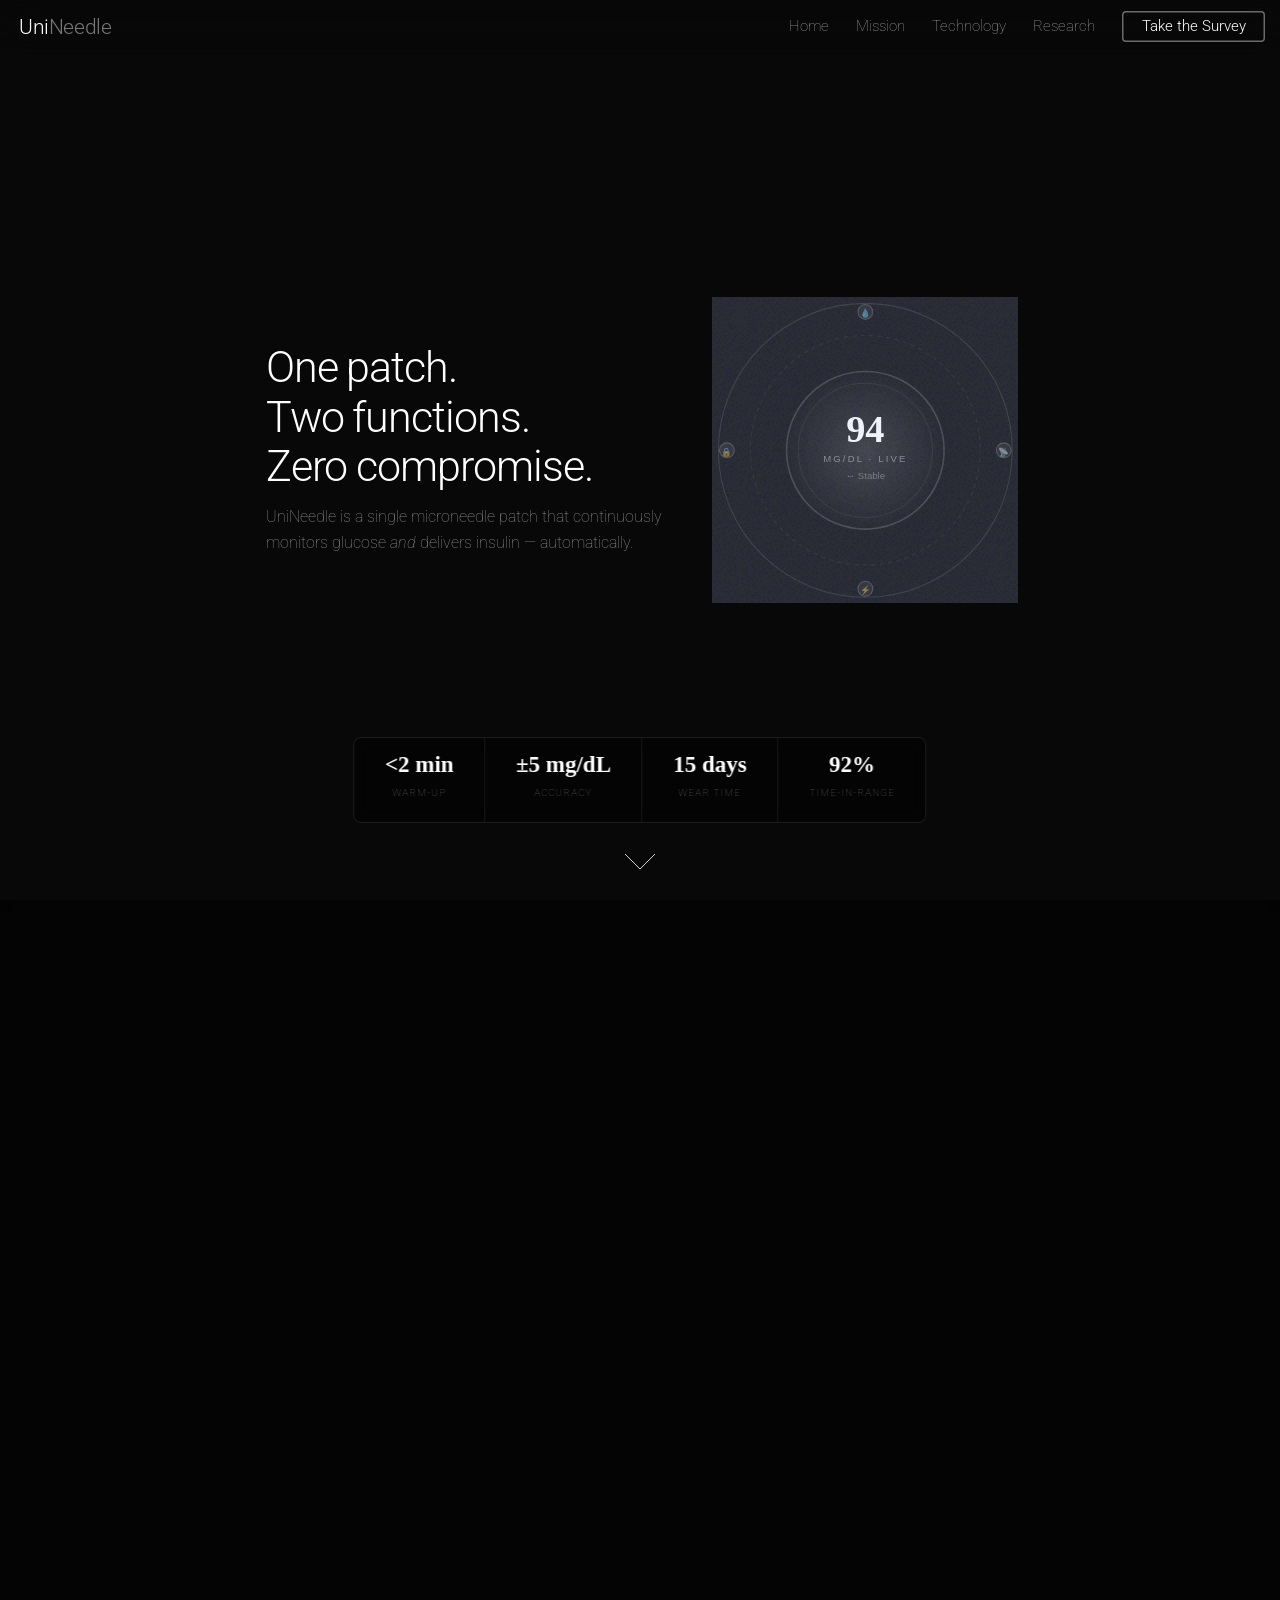
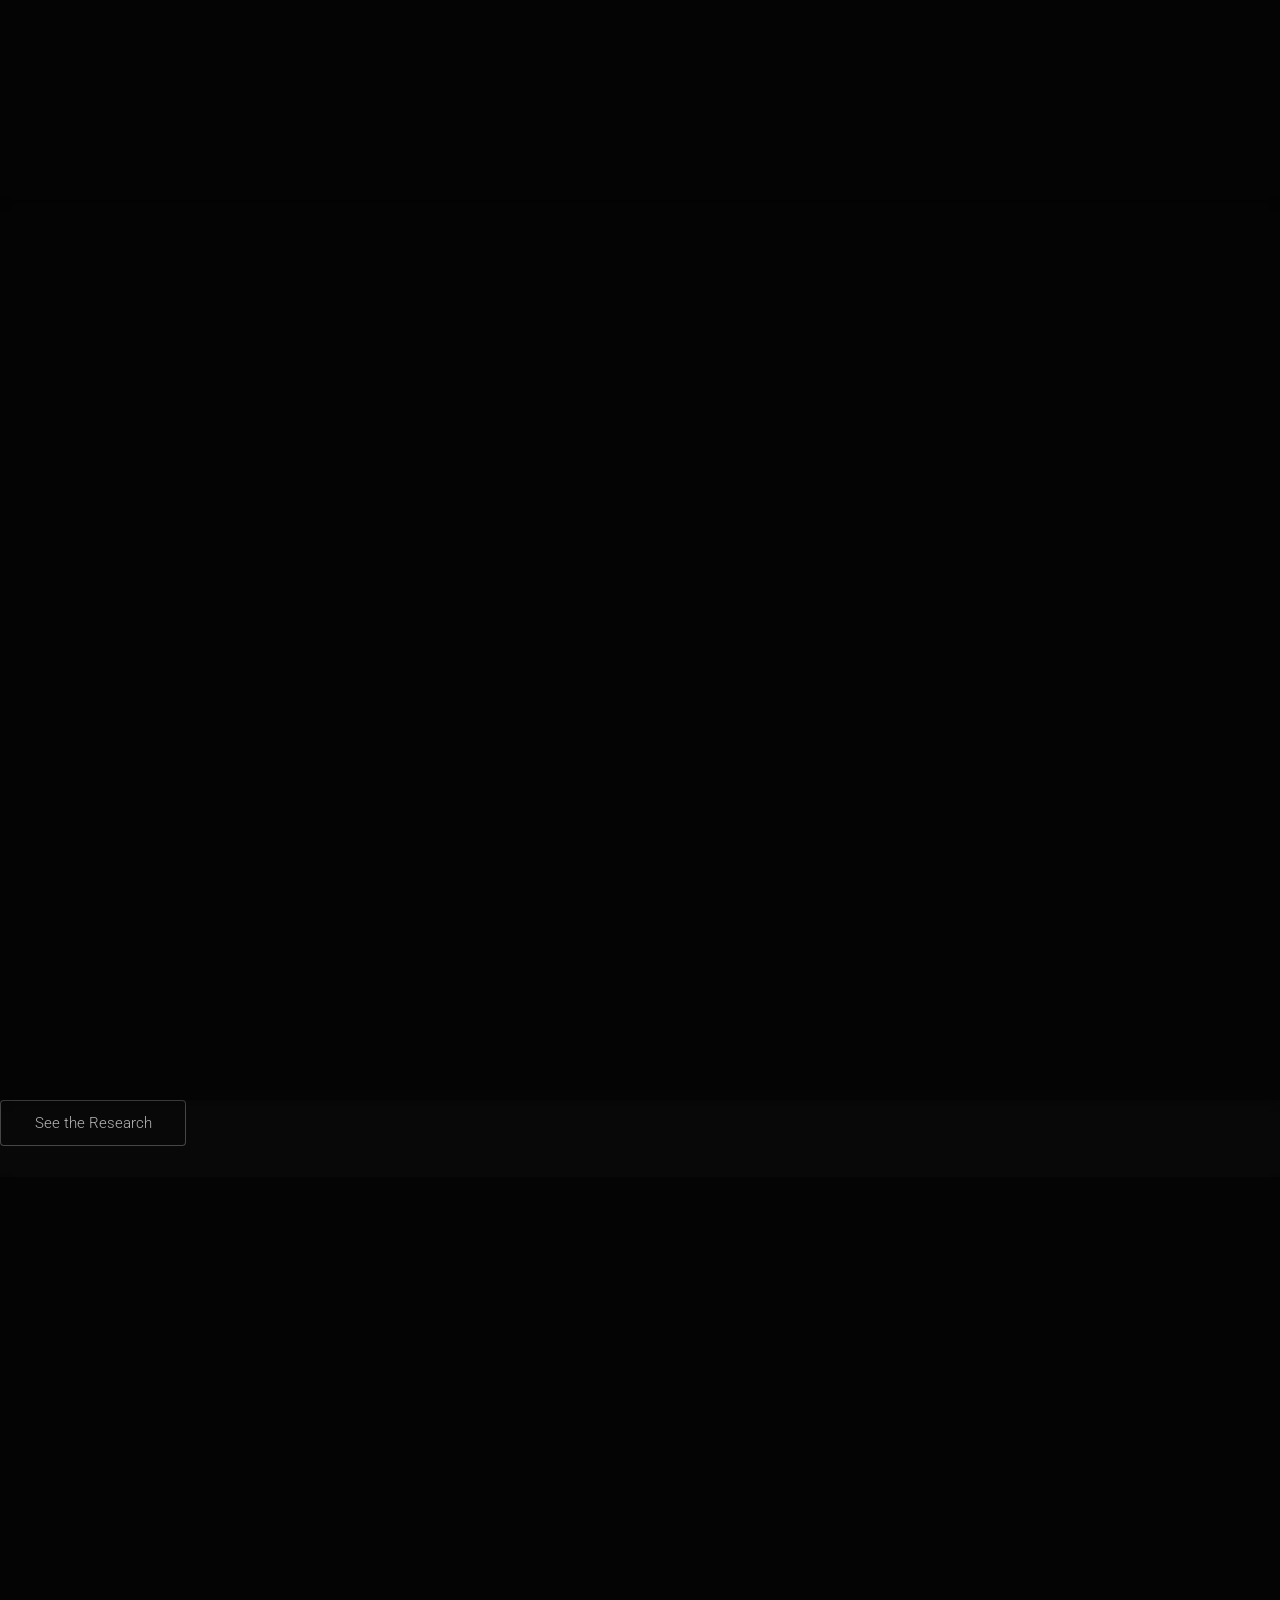
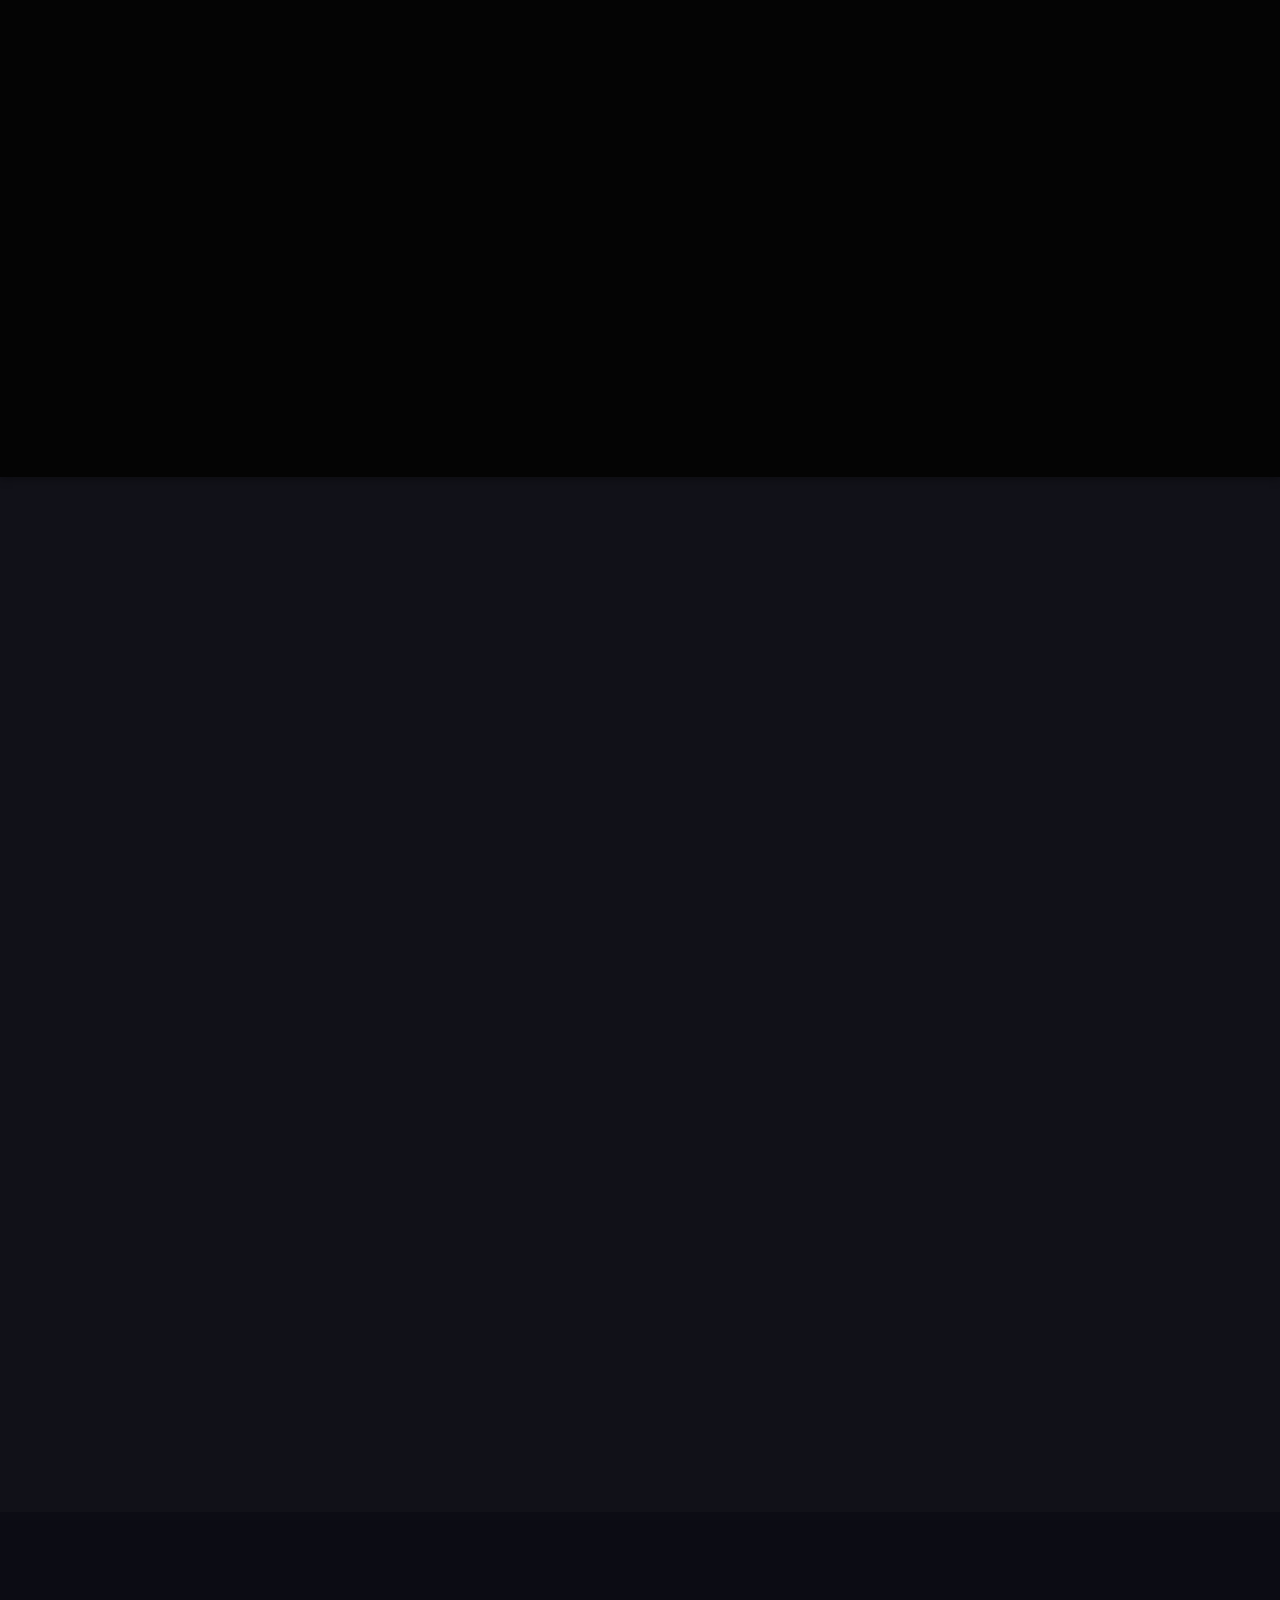
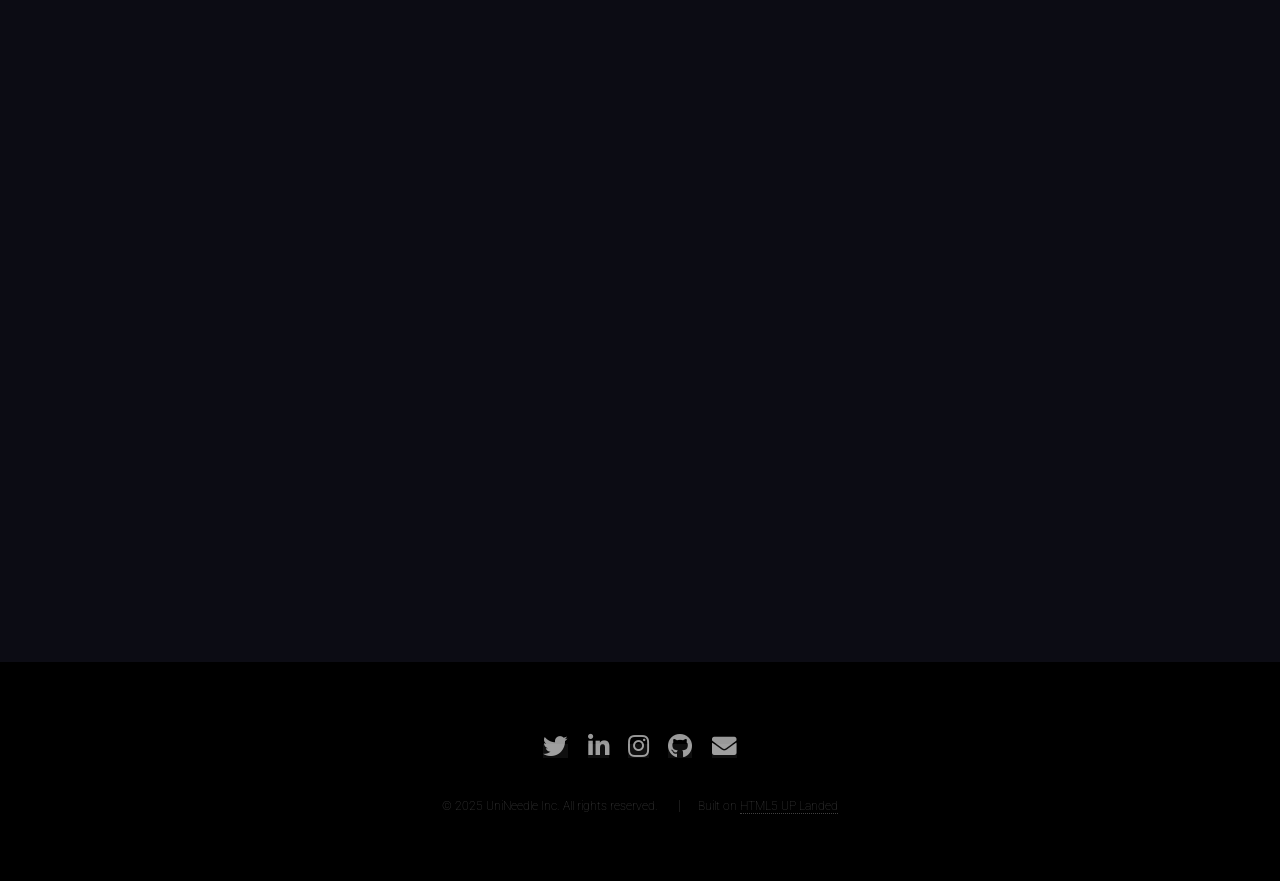
==== commit 13bc63d7: "Update index.html" ====
--- a/index.html
+++ b/index.html
@@ -157,7 +157,7 @@
 			<div class="row">
 				<div class="col-4 col-12-medium">
 					<header>
-						<h2>Automate the burden of diabetes</h2>
+						<!-- <h2>Automate the burden of diabetes</h2>
 						<p>People with T1D make hundreds of glycemic decisions every day. UniNeedle closes the loop.</p>
 					</header>
 				</div>
@@ -165,7 +165,7 @@
 					<p>UniNeedle integrates electrochemical glucose sensing and automated insulin delivery into a single wearable microneedle patch. Our PEDOT:PSS and gold nanoparticle working electrode provides continuous readings with no fingerstick calibration needed across the full 15-day wear period.</p>
 				</div>
 				<div class="col-4 col-12-medium">
-					<p>The on-patch ASIC runs a predictive glycemic algorithm locally — your data never leaves your body. A FAULHABER coreless DC micromotor with planetary gearhead drives precise micro-bolus delivery, while a 30-minute lookahead model prevents hypoglycaemic events before they occur.</p>
+					<p>The on-patch ASIC runs a predictive glycemic algorithm locally — your data never leaves your body. A FAULHABER coreless DC micromotor with planetary gearhead drives precise micro-bolus delivery, while a 30-minute lookahead model prevents hypoglycaemic events before they occur.</p> -->
 				</div>
 			</div>
 		</div>
@@ -233,7 +233,7 @@
 	</span>
 	<div class="content">
 		<header>
-			<h2>How the closed loop works</h2>
+			<!-- <h2>How the closed loop works</h2>
 			<p>Sense, compute, deliver — every 5 minutes, automatically</p>
 		</header>
 		<p>Three integrated subsystems form a seamless feedback cycle running around the clock. The electrochemical sensor reads interstitial glucose; the on-patch ASIC computes the optimal insulin dose; the micromotor delivers it — all without any manual input.</p>
@@ -263,7 +263,7 @@
 				<span class="step-n">04</span>
 				<div>
 					<strong>Predictive Hypo Prevention</strong>
-					<p>30-minute lookahead model suspends insulin before a low occurs — reducing severe hypoglycaemic events by over 70%.</p>
+					<p>30-minute lookahead model suspends insulin before a low occurs — reducing severe hypoglycaemic events by over 70%.</p> -->
 				</div>
 			</div>
 		</div>
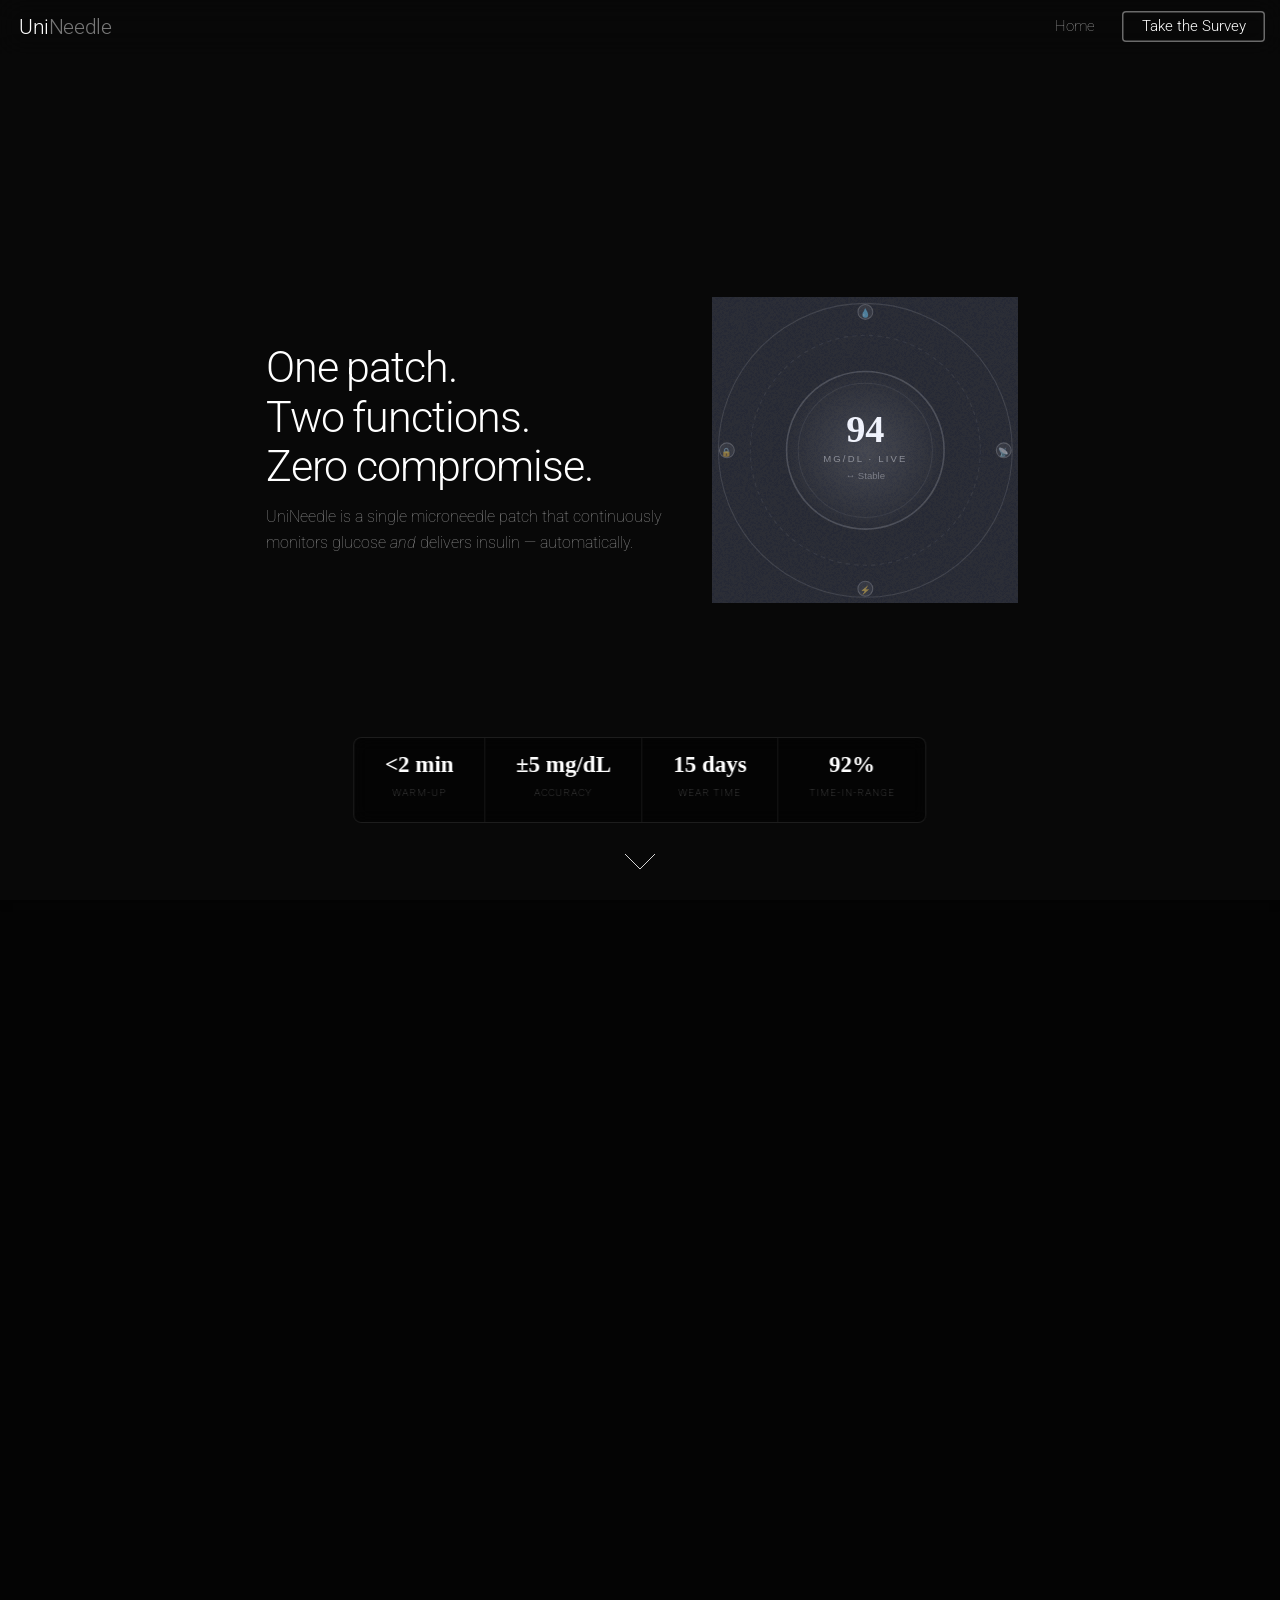
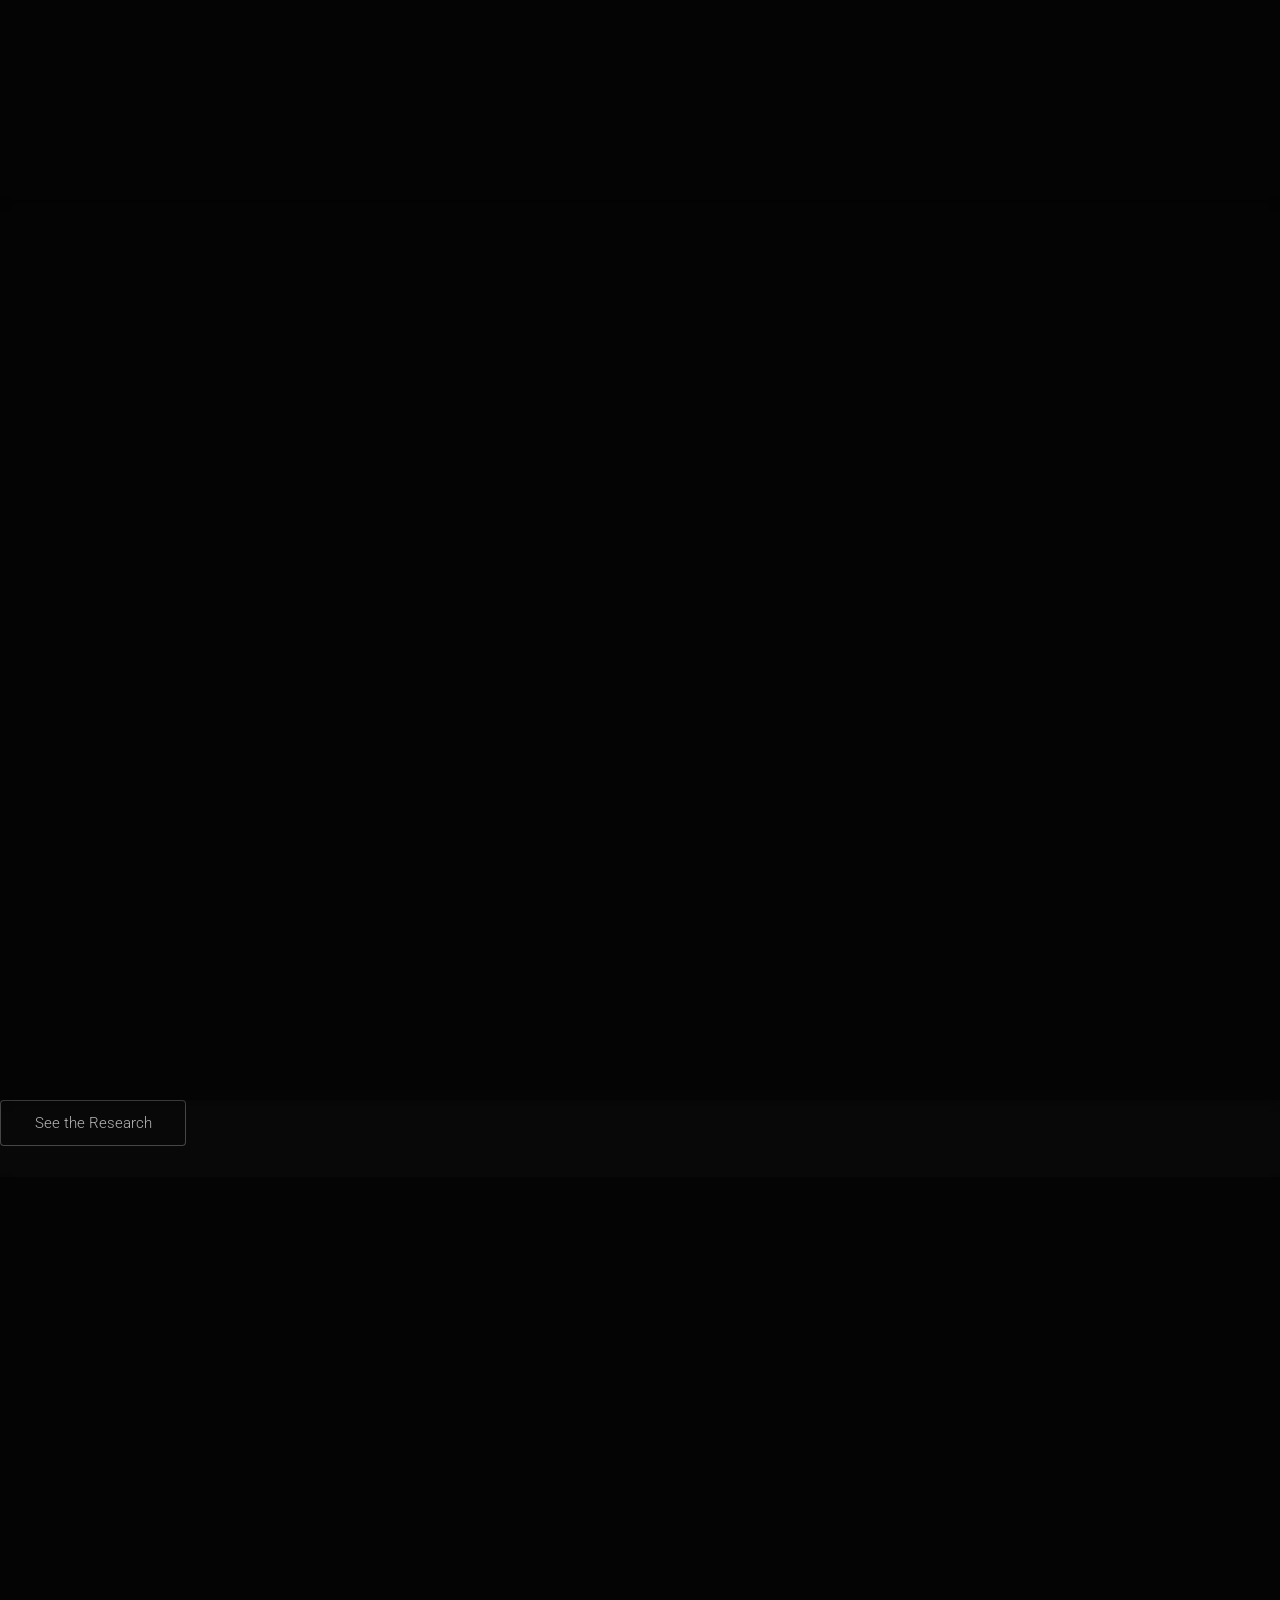
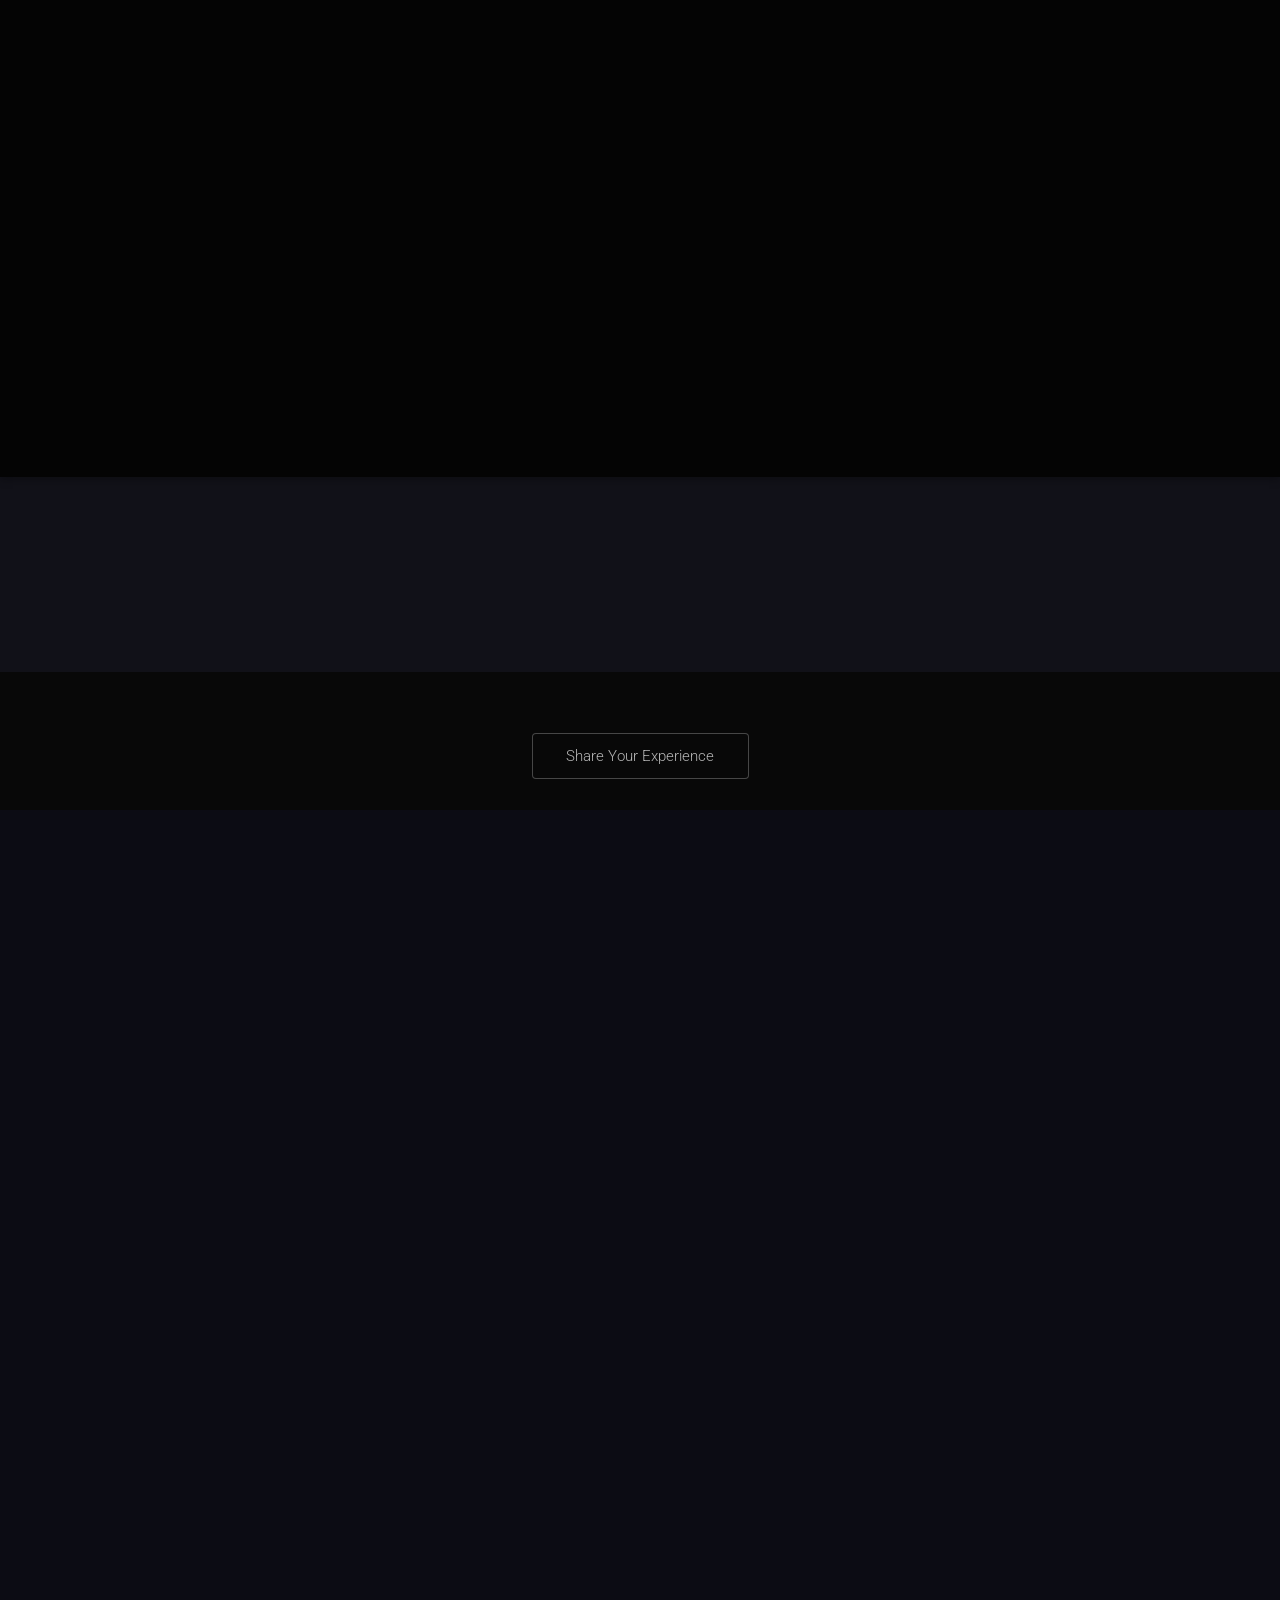
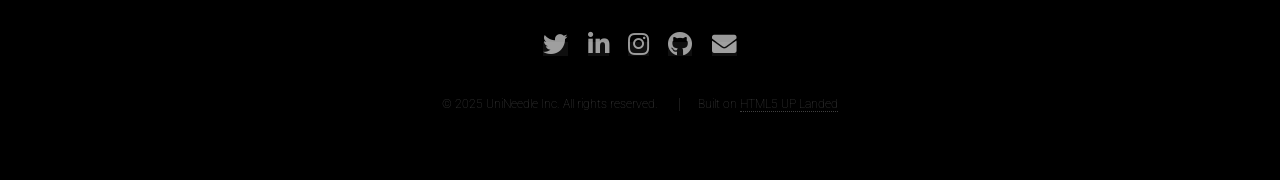
==== commit 46d129cc: "Update index.html" ====
--- a/index.html
+++ b/index.html
@@ -21,9 +21,9 @@
 	<nav id="nav">
 		<ul>
 			<li><a href="#banner">Home</a></li>
-			<li><a href="#mission">Mission</a></li>
+			<!-- <li><a href="#mission">Mission</a></li>
 			<li><a href="#technology">Technology</a></li>
-			<li><a href="#publications">Research</a></li>
+			<li><a href="#publications">Research</a></li> -->
 			<li><a href="#survey" class="button primary">Take the Survey</a></li>
 		</ul>
 	</nav>
@@ -84,7 +84,7 @@
 <section id="mission" class="spotlight style1 bottom">
 	<span class="image fit main">
 		<!-- SVG replacing pic02.jpg — closed loop diagram -->
-		<img src="images/mission-photo.jpg" alt="Mission" />
+		<!-- <img src="images/mission-photo.jpg" alt="Mission" /> -->
 			<!-- <rect width="1200" height="400" fill="#14151e"/> -->
 			<!-- grid lines -->
 			<line x1="0" y1="80"  x2="1200" y2="80"  stroke="rgba(255,255,255,0.03)" stroke-width="1"/>
@@ -177,7 +177,7 @@
 <section id="technology" class="spotlight style2 right">
 	<span class="image fit main">
 		<!-- Glucose chart SVG replacing pic03.jpg -->
-		<img src="images/tech-photo.jpg" alt="Technology" />
+		<!-- <img src="images/tech-photo.jpg" alt="Technology" /> -->
 			<!-- grid -->
 			<line x1="0" y1="100" x2="800" y2="100" stroke="rgba(255,255,255,0.04)" stroke-width="1"/>
 			<line x1="0" y1="200" x2="800" y2="200" stroke="rgba(255,255,255,0.04)" stroke-width="1"/>
@@ -280,7 +280,7 @@
 		<!-- Publications visual SVG replacing pic04.jpg -->
 		<!-- <svg viewBox="0 0 800 500" xmlns="http://www.w3.org/2000/svg" preserveAspectRatio="xMidYMid slice" style="width:100%;height:100%"> -->
 		<!-- <rect width="800" height="500" fill="#111119"/> -->
-		<img src="images/research-pic.jpg" alt="Research" />
+		<!-- <img src="images/research-pic.jpg" alt="Research" /> -->
 			<!-- subtle grid -->
 			<line x1="0" y1="125" x2="800" y2="125" stroke="rgba(255,255,255,0.03)" stroke-width="1"/>
 			<line x1="0" y1="250" x2="800" y2="250" stroke="rgba(255,255,255,0.03)" stroke-width="1"/>
@@ -329,10 +329,10 @@
 	</span>
 	<div class="content">
 		<header>
-			<h2>Peer-reviewed science behind every claim</h2>
+			<!-- <h2>Peer-reviewed science behind every claim</h2>
 			<p>Published across Nature Nanotechnology, Diabetes Care, ACS Sensors, and npj Digital Medicine</p>
 		</header>
-		<p>Every aspect of the UniNeedle platform — from the hydrogel antifouling coating to the predictive hypoglycaemia algorithm — is grounded in published, peer-reviewed research. Our foundational delivery-and-tracking paper is currently under minor revision at <em>Nature Nanotechnology</em>.</p>
+		<p>Every aspect of the UniNeedle platform — from the hydrogel antifouling coating to the predictive hypoglycaemia algorithm — is grounded in published, peer-reviewed research. Our foundational delivery-and-tracking paper is currently under minor revision at <em>Nature Nanotechnology</em>.</p> -->
 		<ul class="actions">
 			<li><a href="#survey" class="button">Participate in Research</a></li>
 		</ul>
@@ -344,7 +344,7 @@
 <section id="features" class="wrapper style1 special fade-up">
 	<div class="container">
 		<header class="major">
-			<h2>Everything in one patch</h2>
+			<!-- <h2>Everything in one patch</h2>
 			<p>We consolidate what previously required two separate wearable devices, a receiver,<br />and a phone app — into a single, coin-sized microneedle patch.</p>
 		</header>
 		<div class="box alt">
@@ -377,7 +377,7 @@
 				<section class="col-4 col-6-medium col-12-xsmall">
 					<span class="icon solid alt major fa-shield-alt"></span>
 					<h3>Hypo Prevention</h3>
-					<p>30-minute lookahead LSTM model suspends insulin before a low occurs — reducing severe hypoglycaemic events by over 70% in trials.</p>
+					<p>30-minute lookahead LSTM model suspends insulin before a low occurs — reducing severe hypoglycaemic events by over 70% in trials.</p> -->
 				</section>
 			</div>
 		</div>
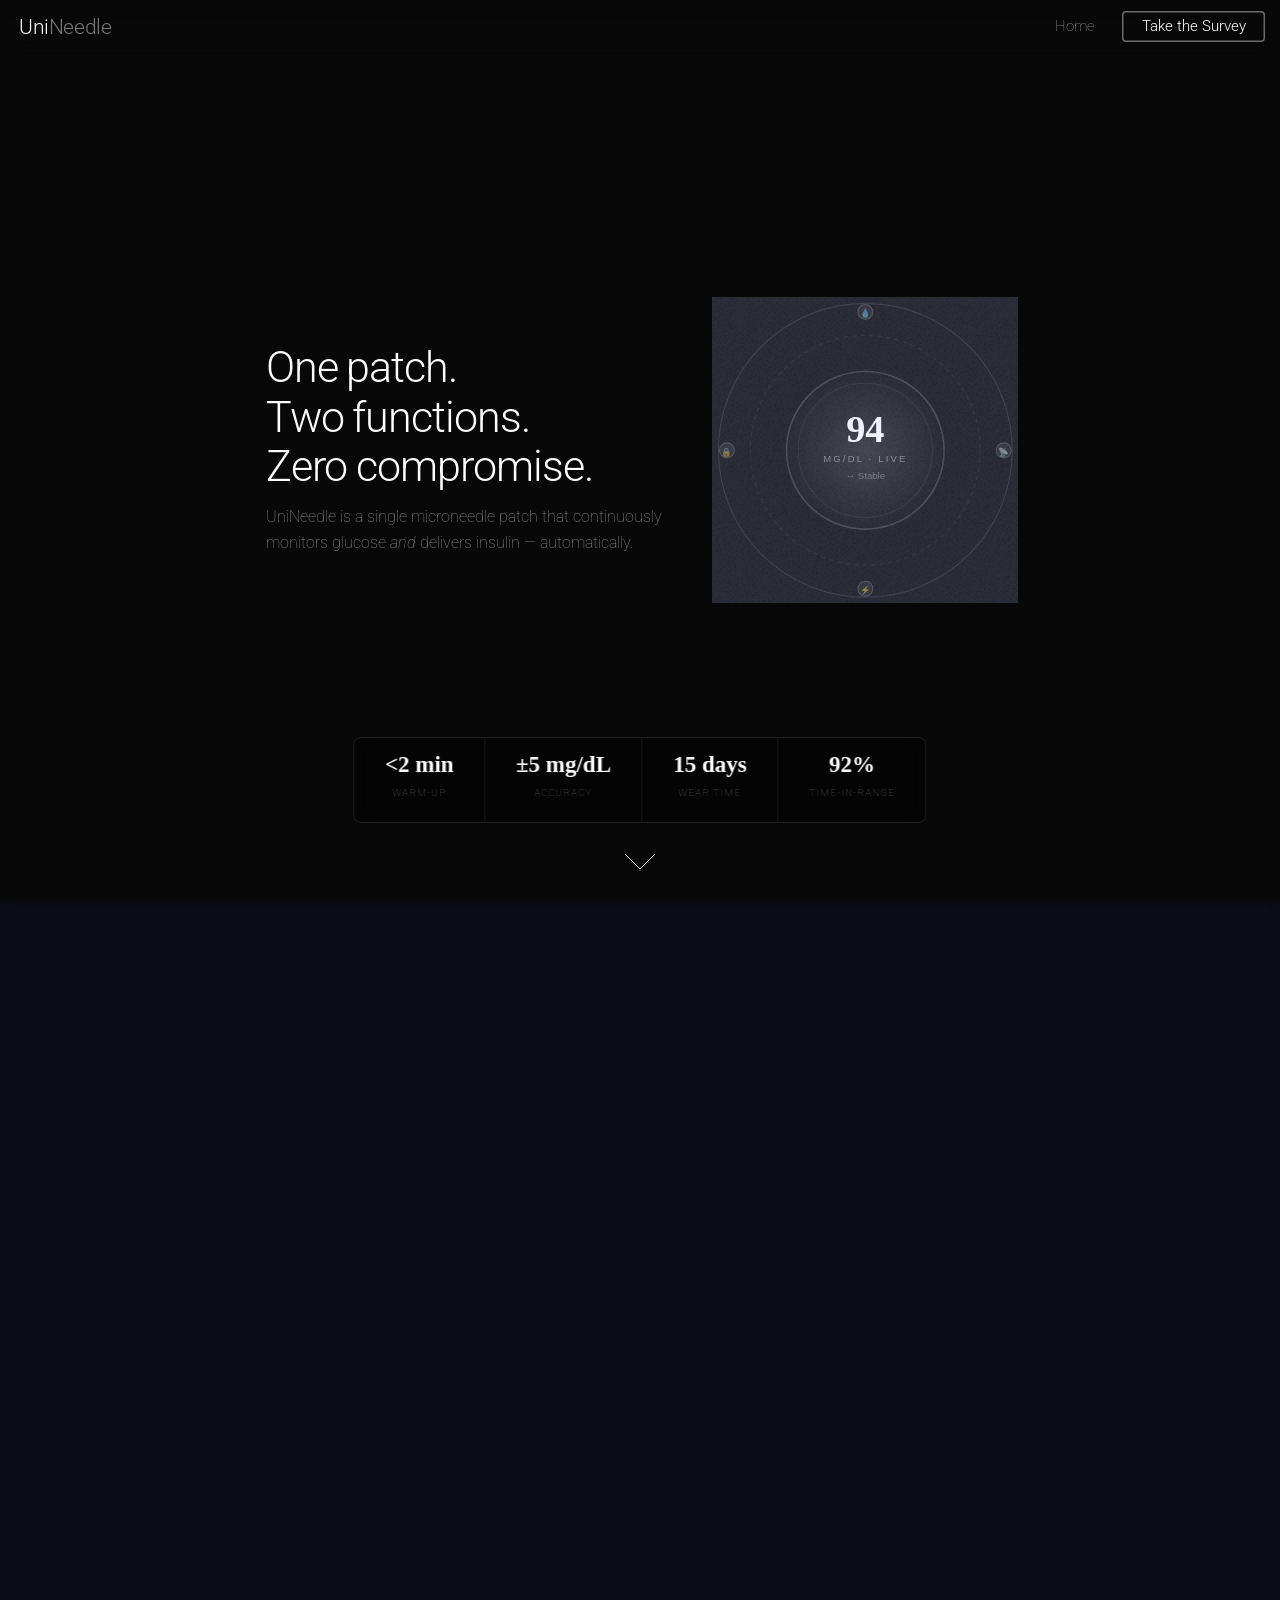
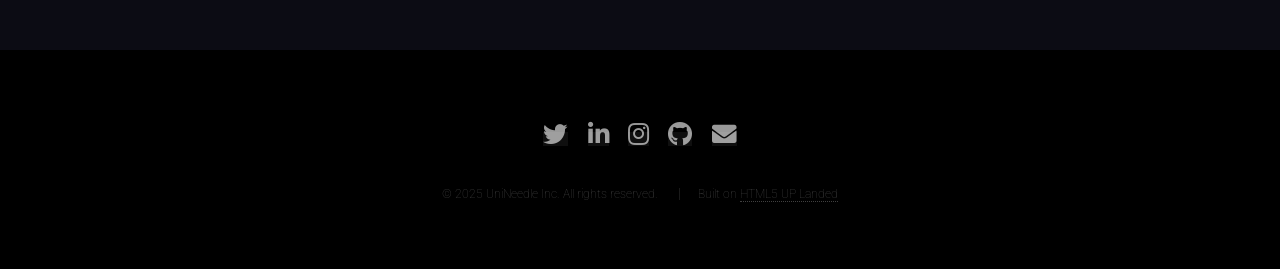
==== commit b4c89956: "Rename index (3).html to index.html" ====
--- a/index.html
+++ b/index.html
@@ -21,9 +21,6 @@
 	<nav id="nav">
 		<ul>
 			<li><a href="#banner">Home</a></li>
-			<!-- <li><a href="#mission">Mission</a></li>
-			<li><a href="#technology">Technology</a></li>
-			<li><a href="#publications">Research</a></li> -->
 			<li><a href="#survey" class="button primary">Take the Survey</a></li>
 		</ul>
 	</nav>
@@ -77,316 +74,7 @@
 		<div class="bstat"><span class="bstat-num">15 days</span><span class="bstat-lbl">Wear time</span></div>
 		<div class="bstat"><span class="bstat-num">92%</span><span class="bstat-lbl">Time-in-range</span></div>
 	</div>
-	<a href="#mission" class="goto-next scrolly">Next</a>
-</section>
-
-<!-- ── ONE · MISSION (style1 bottom — full-width image below, 3-col text) ── -->
-<section id="mission" class="spotlight style1 bottom">
-	<span class="image fit main">
-		<!-- SVG replacing pic02.jpg — closed loop diagram -->
-		<!-- <img src="images/mission-photo.jpg" alt="Mission" /> -->
-			<!-- <rect width="1200" height="400" fill="#14151e"/> -->
-			<!-- grid lines -->
-			<line x1="0" y1="80"  x2="1200" y2="80"  stroke="rgba(255,255,255,0.03)" stroke-width="1"/>
-			<line x1="0" y1="160" x2="1200" y2="160" stroke="rgba(255,255,255,0.03)" stroke-width="1"/>
-			<line x1="0" y1="240" x2="1200" y2="240" stroke="rgba(255,255,255,0.03)" stroke-width="1"/>
-			<line x1="0" y1="320" x2="1200" y2="320" stroke="rgba(255,255,255,0.03)" stroke-width="1"/>
-			<line x1="300"  y1="0" x2="300"  y2="400" stroke="rgba(255,255,255,0.03)" stroke-width="1"/>
-			<line x1="600"  y1="0" x2="600"  y2="400" stroke="rgba(255,255,255,0.03)" stroke-width="1"/>
-			<line x1="900"  y1="0" x2="900"  y2="400" stroke="rgba(255,255,255,0.03)" stroke-width="1"/>
-			<!-- Central loop circle -->
-			<circle cx="600" cy="200" r="130" fill="none" stroke="rgba(255,255,255,0.08)" stroke-width="1.5"/>
-			<circle cx="600" cy="200" r="80"  fill="none" stroke="rgba(255,255,255,0.05)" stroke-width="1"/>
-			<!-- 4 nodes -->
-			<circle cx="600" cy="70"  r="28" fill="#111" stroke="rgba(255,255,255,0.2)" stroke-width="1.5"/>
-			<circle cx="730" cy="200" r="28" fill="#111" stroke="rgba(255,255,255,0.2)" stroke-width="1.5"/>
-			<circle cx="600" cy="330" r="28" fill="#111" stroke="rgba(255,255,255,0.2)" stroke-width="1.5"/>
-			<circle cx="470" cy="200" r="28" fill="#111" stroke="rgba(255,255,255,0.2)" stroke-width="1.5"/>
-			<!-- Arrows on ring -->
-			<path d="M640,78 A130,130 0 0,1 722,172" fill="none" stroke="rgba(255,255,255,0.18)" stroke-width="1.5" marker-end="url(#arr)"/>
-			<path d="M722,228 A130,130 0 0,1 638,322" fill="none" stroke="rgba(255,255,255,0.18)" stroke-width="1.5" marker-end="url(#arr)"/>
-			<path d="M562,322 A130,130 0 0,1 478,228" fill="none" stroke="rgba(255,255,255,0.18)" stroke-width="1.5" marker-end="url(#arr)"/>
-			<path d="M478,172 A130,130 0 0,1 562,78"  fill="none" stroke="rgba(255,255,255,0.18)" stroke-width="1.5" marker-end="url(#arr)"/>
-			<defs>
-				<marker id="arr" markerWidth="6" markerHeight="6" refX="3" refY="3" orient="auto">
-					<path d="M0,0 L6,3 L0,6Z" fill="rgba(255,255,255,0.3)"/>
-				</marker>
-			</defs>
-			<!-- Node labels -->
-			<text x="600" y="66"  text-anchor="middle" font-family="sans-serif" font-size="10" fill="rgba(255,255,255,0.7)" font-weight="700">SENSE</text>
-			<text x="600" y="78"  text-anchor="middle" font-family="sans-serif" font-size="7"  fill="rgba(255,255,255,0.35)">Glucose</text>
-			<text x="730" y="196" text-anchor="middle" font-family="sans-serif" font-size="10" fill="rgba(255,255,255,0.7)" font-weight="700">COMPUTE</text>
-			<text x="730" y="208" text-anchor="middle" font-family="sans-serif" font-size="7"  fill="rgba(255,255,255,0.35)">Algorithm</text>
-			<text x="600" y="326" text-anchor="middle" font-family="sans-serif" font-size="10" fill="rgba(255,255,255,0.7)" font-weight="700">DELIVER</text>
-			<text x="600" y="338" text-anchor="middle" font-family="sans-serif" font-size="7"  fill="rgba(255,255,255,0.35)">Insulin</text>
-			<text x="470" y="196" text-anchor="middle" font-family="sans-serif" font-size="10" fill="rgba(255,255,255,0.7)" font-weight="700">ADAPT</text>
-			<text x="470" y="208" text-anchor="middle" font-family="sans-serif" font-size="7"  fill="rgba(255,255,255,0.35)">Personalize</text>
-			<!-- Centre label -->
-			<text x="600" y="195" text-anchor="middle" font-family="Georgia,serif" font-size="15" fill="rgba(255,255,255,0.5)" font-style="italic">UniNeedle</text>
-			<text x="600" y="213" text-anchor="middle" font-family="sans-serif" font-size="9"  fill="rgba(255,255,255,0.25)" letter-spacing="1">CLOSED LOOP</text>
-			<!-- Left feature cards -->
-			<rect x="30"  y="80"  width="190" height="70" rx="8" fill="rgba(255,255,255,0.03)" stroke="rgba(255,255,255,0.08)" stroke-width="1"/>
-			<text x="44" y="106" font-family="sans-serif" font-size="11" fill="rgba(255,255,255,0.7)" font-weight="700">🩹  Minimally Invasive</text>
-			<text x="44" y="124" font-family="sans-serif" font-size="9"  fill="rgba(255,255,255,0.35)">Sub-dermal micro-filament sensor.</text>
-			<text x="44" y="138" font-family="sans-serif" font-size="9"  fill="rgba(255,255,255,0.35)">Applied in seconds. Worn 15 days.</text>
-			<rect x="30"  y="175" width="190" height="70" rx="8" fill="rgba(255,255,255,0.03)" stroke="rgba(255,255,255,0.08)" stroke-width="1"/>
-			<text x="44" y="201" font-family="sans-serif" font-size="11" fill="rgba(255,255,255,0.7)" font-weight="700">📱  App-Connected</text>
-			<text x="44" y="219" font-family="sans-serif" font-size="9"  fill="rgba(255,255,255,0.35)">iOS &amp; Android companion app with</text>
-			<text x="44" y="233" font-family="sans-serif" font-size="9"  fill="rgba(255,255,255,0.35)">alerts, trends, and clinician sharing.</text>
-			<rect x="30"  y="270" width="190" height="70" rx="8" fill="rgba(255,255,255,0.03)" stroke="rgba(255,255,255,0.08)" stroke-width="1"/>
-			<text x="44" y="296" font-family="sans-serif" font-size="11" fill="rgba(255,255,255,0.7)" font-weight="700">🧠  Adaptive AI</text>
-			<text x="44" y="314" font-family="sans-serif" font-size="9"  fill="rgba(255,255,255,0.35)">On-device LSTM learns your personal</text>
-			<text x="44" y="328" font-family="sans-serif" font-size="9"  fill="rgba(255,255,255,0.35)">insulin-to-carb ratio over time.</text>
-			<!-- Right feature cards -->
-			<rect x="980" y="80"  width="190" height="70" rx="8" fill="rgba(255,255,255,0.03)" stroke="rgba(255,255,255,0.08)" stroke-width="1"/>
-			<text x="994" y="106" font-family="sans-serif" font-size="11" fill="rgba(255,255,255,0.7)" font-weight="700">🔄  Closed-Loop</text>
-			<text x="994" y="124" font-family="sans-serif" font-size="9"  fill="rgba(255,255,255,0.35)">Real-time bidirectional control with</text>
-			<text x="994" y="138" font-family="sans-serif" font-size="9"  fill="rgba(255,255,255,0.35)">on-device insulin reservoir.</text>
-			<rect x="980" y="175" width="190" height="70" rx="8" fill="rgba(255,255,255,0.03)" stroke="rgba(255,255,255,0.08)" stroke-width="1"/>
-			<text x="994" y="201" font-family="sans-serif" font-size="11" fill="rgba(255,255,255,0.7)" font-weight="700">⚡  Edge Processing</text>
-			<text x="994" y="219" font-family="sans-serif" font-size="9"  fill="rgba(255,255,255,0.35)">Algorithm runs on the patch — your</text>
-			<text x="994" y="233" font-family="sans-serif" font-size="9"  fill="rgba(255,255,255,0.35)">data never leaves your body.</text>
-			<rect x="980" y="270" width="190" height="70" rx="8" fill="rgba(255,255,255,0.03)" stroke="rgba(255,255,255,0.08)" stroke-width="1"/>
-			<text x="994" y="296" font-family="sans-serif" font-size="11" fill="rgba(255,255,255,0.7)" font-weight="700">🔬  Science-Backed</text>
-			<text x="994" y="314" font-family="sans-serif" font-size="9"  fill="rgba(255,255,255,0.35)">Published in Nature Nanotechnology,</text>
-			<text x="994" y="328" font-family="sans-serif" font-size="9"  fill="rgba(255,255,255,0.35)">ACS Sensors, npj Digital Medicine.</text>
-		</svg>
-	</span>
-	<div class="content">
-		<div class="container">
-			<div class="row">
-				<div class="col-4 col-12-medium">
-					<header>
-						<!-- <h2>Automate the burden of diabetes</h2>
-						<p>People with T1D make hundreds of glycemic decisions every day. UniNeedle closes the loop.</p>
-					</header>
-				</div>
-				<div class="col-4 col-12-medium">
-					<p>UniNeedle integrates electrochemical glucose sensing and automated insulin delivery into a single wearable microneedle patch. Our PEDOT:PSS and gold nanoparticle working electrode provides continuous readings with no fingerstick calibration needed across the full 15-day wear period.</p>
-				</div>
-				<div class="col-4 col-12-medium">
-					<p>The on-patch ASIC runs a predictive glycemic algorithm locally — your data never leaves your body. A FAULHABER coreless DC micromotor with planetary gearhead drives precise micro-bolus delivery, while a 30-minute lookahead model prevents hypoglycaemic events before they occur.</p> -->
-				</div>
-			</div>
-		</div>
-	</div>
-	<a href="#technology" class="goto-next scrolly">Next</a>
-</section>
-
-<!-- ── TWO · TECHNOLOGY (style2 right) ── -->
-<section id="technology" class="spotlight style2 right">
-	<span class="image fit main">
-		<!-- Glucose chart SVG replacing pic03.jpg -->
-		<!-- <img src="images/tech-photo.jpg" alt="Technology" /> -->
-			<!-- grid -->
-			<line x1="0" y1="100" x2="800" y2="100" stroke="rgba(255,255,255,0.04)" stroke-width="1"/>
-			<line x1="0" y1="200" x2="800" y2="200" stroke="rgba(255,255,255,0.04)" stroke-width="1"/>
-			<line x1="0" y1="300" x2="800" y2="300" stroke="rgba(255,255,255,0.04)" stroke-width="1"/>
-			<line x1="0" y1="400" x2="800" y2="400" stroke="rgba(255,255,255,0.04)" stroke-width="1"/>
-			<line x1="160" y1="0" x2="160" y2="500" stroke="rgba(255,255,255,0.03)" stroke-width="1"/>
-			<line x1="320" y1="0" x2="320" y2="500" stroke="rgba(255,255,255,0.03)" stroke-width="1"/>
-			<line x1="480" y1="0" x2="480" y2="500" stroke="rgba(255,255,255,0.03)" stroke-width="1"/>
-			<line x1="640" y1="0" x2="640" y2="500" stroke="rgba(255,255,255,0.03)" stroke-width="1"/>
-			<!-- Target range band (70–180 mg/dL) -->
-			<rect x="0" y="120" width="800" height="200" fill="rgba(255,255,255,0.025)" rx="0"/>
-			<text x="12" y="116" font-family="sans-serif" font-size="10" fill="rgba(255,255,255,0.25)">180 mg/dL</text>
-			<text x="12" y="326" font-family="sans-serif" font-size="10" fill="rgba(255,255,255,0.25)">70 mg/dL</text>
-			<text x="12" y="222" font-family="sans-serif" font-size="9"  fill="rgba(255,255,255,0.15)" font-style="italic">target range</text>
-			<!-- Glucose curve fill -->
-			<defs>
-				<linearGradient id="gfill" x1="0" y1="0" x2="0" y2="1">
-					<stop offset="0%" stop-color="#ffffff" stop-opacity="0.1"/>
-					<stop offset="100%" stop-color="#ffffff" stop-opacity="0"/>
-				</linearGradient>
-			</defs>
-			<path d="M0,340 C40,320 80,260 120,220 C160,180 200,150 250,155 C300,160 340,200 380,190 C420,180 460,145 520,135 C580,125 630,155 680,185 C720,205 760,210 800,205 L800,500 L0,500Z" fill="url(#gfill)"/>
-			<!-- Glucose curve line -->
-			<path d="M0,340 C40,320 80,260 120,220 C160,180 200,150 250,155 C300,160 340,200 380,190 C420,180 460,145 520,135 C580,125 630,155 680,185 C720,205 760,210 800,205" fill="none" stroke="rgba(255,255,255,0.8)" stroke-width="2.5" stroke-linecap="round" stroke-linejoin="round"/>
-			<!-- Prediction dashes -->
-			<path d="M800,205 C820,200 840,193 860,188" fill="none" stroke="rgba(255,255,255,0.3)" stroke-width="2" stroke-dasharray="5 4" stroke-linecap="round"/>
-			<!-- Current reading dot -->
-			<circle cx="800" cy="205" r="6" fill="#fff"/>
-			<circle cx="800" cy="205" r="11" fill="none" stroke="rgba(255,255,255,0.25)" stroke-width="1.5"/>
-			<!-- Insulin bolus markers -->
-			<line x1="280" y1="130" x2="280" y2="165" stroke="rgba(255,255,255,0.3)" stroke-width="1" stroke-dasharray="3 2"/>
-			<circle cx="280" cy="125" r="4" fill="rgba(255,255,255,0.4)"/>
-			<text x="285" y="120" font-family="sans-serif" font-size="9" fill="rgba(255,255,255,0.4)">0.8U</text>
-			<line x1="560" y1="110" x2="560" y2="140" stroke="rgba(255,255,255,0.3)" stroke-width="1" stroke-dasharray="3 2"/>
-			<circle cx="560" cy="105" r="4" fill="rgba(255,255,255,0.4)"/>
-			<text x="565" y="100" font-family="sans-serif" font-size="9" fill="rgba(255,255,255,0.4)">1.2U</text>
-			<!-- X labels -->
-			<text x="0"   y="492" font-family="sans-serif" font-size="10" fill="rgba(255,255,255,0.25)">6 AM</text>
-			<text x="148" y="492" font-family="sans-serif" font-size="10" fill="rgba(255,255,255,0.25)">9 AM</text>
-			<text x="305" y="492" font-family="sans-serif" font-size="10" fill="rgba(255,255,255,0.25)">12 PM</text>
-			<text x="462" y="492" font-family="sans-serif" font-size="10" fill="rgba(255,255,255,0.25)">3 PM</text>
-			<text x="618" y="492" font-family="sans-serif" font-size="10" fill="rgba(255,255,255,0.25)">6 PM</text>
-			<text x="770" y="492" font-family="sans-serif" font-size="10" fill="rgba(255,255,255,0.25)">Now</text>
-			<!-- Legend panel -->
-			<rect x="20" y="20" width="210" height="90" rx="8" fill="rgba(0,0,0,0.4)" stroke="rgba(255,255,255,0.08)" stroke-width="1"/>
-			<circle cx="38" cy="45" r="5" fill="#fff"/>
-			<text x="50" y="49" font-family="sans-serif" font-size="10" fill="rgba(255,255,255,0.8)" font-weight="700">Current: 94 mg/dL</text>
-			<text x="50" y="62" font-family="sans-serif" font-size="9"  fill="rgba(255,255,255,0.4)">Trending flat · In target ✓</text>
-			<circle cx="38" cy="80" r="5" fill="rgba(255,255,255,0.4)"/>
-			<text x="50" y="84" font-family="sans-serif" font-size="10" fill="rgba(255,255,255,0.8)" font-weight="700">Last bolus: 1.2U · 14 min ago</text>
-			<text x="50" y="97" font-family="sans-serif" font-size="9"  fill="rgba(255,255,255,0.4)">Post-meal correction</text>
-		</svg>
-	</span>
-	<div class="content">
-		<header>
-			<!-- <h2>How the closed loop works</h2>
-			<p>Sense, compute, deliver — every 5 minutes, automatically</p>
-		</header>
-		<p>Three integrated subsystems form a seamless feedback cycle running around the clock. The electrochemical sensor reads interstitial glucose; the on-patch ASIC computes the optimal insulin dose; the micromotor delivers it — all without any manual input.</p>
-		<div class="tech-steps">
-			<div class="tech-step">
-				<span class="step-n">01</span>
-				<div>
-					<strong>Electrochemical Glucose Sensing</strong>
-					<p>PEDOT:PSS and gold nanoparticle working electrode with antifouling hydrogel coating. No enzyme degradation. No calibration fingersticks.</p>
-				</div>
-			</div>
-			<div class="tech-step">
-				<span class="step-n">02</span>
-				<div>
-					<strong>On-Patch Edge Processing</strong>
-					<p>Low-power ASIC filters, calibrates, and runs the predictive glycemic algorithm locally. Data stays on your body.</p>
-				</div>
-			</div>
-			<div class="tech-step">
-				<span class="step-n">03</span>
-				<div>
-					<strong>Automated Insulin Delivery</strong>
-					<p>FAULHABER coreless DC micromotor with planetary gearhead and lead-screw delivers precise micro-boluses in real time.</p>
-				</div>
-			</div>
-			<div class="tech-step">
-				<span class="step-n">04</span>
-				<div>
-					<strong>Predictive Hypo Prevention</strong>
-					<p>30-minute lookahead model suspends insulin before a low occurs — reducing severe hypoglycaemic events by over 70%.</p> -->
-				</div>
-			</div>
-		</div>
-		<ul class="actions">
-			<li><a href="#publications" class="button">See the Research</a></li>
-		</ul>
-	</div>
-	<a href="#features" class="goto-next scrolly">Next</a>
-</section>
-
-<!-- ── THREE · PUBLICATIONS (style3 left) ── -->
-<section id="publications" class="spotlight style3 left">
-	<span class="image fit main bottom">
-		<!-- Publications visual SVG replacing pic04.jpg -->
-		<!-- <svg viewBox="0 0 800 500" xmlns="http://www.w3.org/2000/svg" preserveAspectRatio="xMidYMid slice" style="width:100%;height:100%"> -->
-		<!-- <rect width="800" height="500" fill="#111119"/> -->
-		<!-- <img src="images/research-pic.jpg" alt="Research" /> -->
-			<!-- subtle grid -->
-			<line x1="0" y1="125" x2="800" y2="125" stroke="rgba(255,255,255,0.03)" stroke-width="1"/>
-			<line x1="0" y1="250" x2="800" y2="250" stroke="rgba(255,255,255,0.03)" stroke-width="1"/>
-			<line x1="0" y1="375" x2="800" y2="375" stroke="rgba(255,255,255,0.03)" stroke-width="1"/>
-			<line x1="200" y1="0" x2="200" y2="500" stroke="rgba(255,255,255,0.03)" stroke-width="1"/>
-			<line x1="400" y1="0" x2="400" y2="500" stroke="rgba(255,255,255,0.03)" stroke-width="1"/>
-			<line x1="600" y1="0" x2="600" y2="500" stroke="rgba(255,255,255,0.03)" stroke-width="1"/>
-			<!-- Pub card 1 -->
-			<rect x="30"  y="30"  width="350" height="195" rx="10" fill="rgba(255,255,255,0.03)" stroke="rgba(255,255,255,0.1)" stroke-width="1"/>
-			<text x="50" y="60"  font-family="sans-serif" font-size="9"  fill="rgba(255,255,255,0.35)" letter-spacing="1">2026 · BIOSENSOR ENGINEERING</text>
-			<text x="50" y="83"  font-family="sans-serif" font-size="11" fill="rgba(255,255,255,0.85)" font-weight="700">A Fully Flexible Conductive Hydrogel</text>
-			<text x="50" y="99"  font-family="sans-serif" font-size="11" fill="rgba(255,255,255,0.85)" font-weight="700">Composite Electrode for Continuous</text>
-			<text x="50" y="115" font-family="sans-serif" font-size="11" fill="rgba(255,255,255,0.85)" font-weight="700">In Vivo Glucose Monitoring</text>
-			<text x="50" y="140" font-family="sans-serif" font-size="9"  fill="rgba(255,255,255,0.4)">Ghavaminejad A, Poudineh M et al.</text>
-			<rect x="50" y="158" width="140" height="18" rx="4" fill="rgba(255,255,255,0.05)" stroke="rgba(255,255,255,0.15)" stroke-width="1"/>
-			<text x="120" y="171" text-anchor="middle" font-family="sans-serif" font-size="9" fill="rgba(255,255,255,0.6)" font-weight="700">Nature Nanotechnology</text>
-			<text x="50" y="206" font-family="sans-serif" font-size="8" fill="rgba(255,255,255,0.25)" font-style="italic">Under Minor Revision</text>
-			<!-- Pub card 2 -->
-			<rect x="420" y="30"  width="350" height="195" rx="10" fill="rgba(255,255,255,0.03)" stroke="rgba(255,255,255,0.1)" stroke-width="1"/>
-			<text x="440" y="60"  font-family="sans-serif" font-size="9"  fill="rgba(255,255,255,0.35)" letter-spacing="1">2024 · CLINICAL TRIAL</text>
-			<text x="440" y="83"  font-family="sans-serif" font-size="11" fill="rgba(255,255,255,0.85)" font-weight="700">Closed-Loop Glucose Control with</text>
-			<text x="440" y="99"  font-family="sans-serif" font-size="11" fill="rgba(255,255,255,0.85)" font-weight="700">Aptamer-Based Biosensor in Adults</text>
-			<text x="440" y="115" font-family="sans-serif" font-size="11" fill="rgba(255,255,255,0.85)" font-weight="700">with Type 1 Diabetes</text>
-			<text x="440" y="140" font-family="sans-serif" font-size="9"  fill="rgba(255,255,255,0.4)">Okonkwo A, Shen M, Patel R et al.</text>
-			<rect x="440" y="158" width="100" height="18" rx="4" fill="rgba(255,255,255,0.05)" stroke="rgba(255,255,255,0.15)" stroke-width="1"/>
-			<text x="490" y="171" text-anchor="middle" font-family="sans-serif" font-size="9" fill="rgba(255,255,255,0.6)" font-weight="700">Diabetes Care</text>
-			<!-- Pub card 3 -->
-			<rect x="30"  y="255" width="350" height="195" rx="10" fill="rgba(255,255,255,0.03)" stroke="rgba(255,255,255,0.1)" stroke-width="1"/>
-			<text x="50" y="285"  font-family="sans-serif" font-size="9"  fill="rgba(255,255,255,0.35)" letter-spacing="1">2024 · BIOSENSOR</text>
-			<text x="50" y="308"  font-family="sans-serif" font-size="11" fill="rgba(255,255,255,0.85)" font-weight="700">High-Affinity DNA Aptamer Selection</text>
-			<text x="50" y="324"  font-family="sans-serif" font-size="11" fill="rgba(255,255,255,0.85)" font-weight="700">for Continuous Glucose Monitoring</text>
-			<text x="50" y="340"  font-family="sans-serif" font-size="11" fill="rgba(255,255,255,0.85)" font-weight="700">in Interstitial Fluid</text>
-			<text x="50" y="365"  font-family="sans-serif" font-size="9"  fill="rgba(255,255,255,0.4)">Shen M, Park J, Delacroix F, Okonkwo A</text>
-			<rect x="50" y="383" width="90" height="18" rx="4" fill="rgba(255,255,255,0.05)" stroke="rgba(255,255,255,0.15)" stroke-width="1"/>
-			<text x="95" y="396" text-anchor="middle" font-family="sans-serif" font-size="9" fill="rgba(255,255,255,0.6)" font-weight="700">ACS Sensors</text>
-			<!-- Pub card 4 -->
-			<rect x="420" y="255" width="350" height="195" rx="10" fill="rgba(255,255,255,0.03)" stroke="rgba(255,255,255,0.1)" stroke-width="1"/>
-			<text x="440" y="285"  font-family="sans-serif" font-size="9"  fill="rgba(255,255,255,0.35)" letter-spacing="1">2023 · MACHINE LEARNING</text>
-			<text x="440" y="308"  font-family="sans-serif" font-size="11" fill="rgba(255,255,255,0.85)" font-weight="700">On-Device Predictive Hypoglycemia</text>
-			<text x="440" y="324"  font-family="sans-serif" font-size="11" fill="rgba(255,255,255,0.85)" font-weight="700">Prevention via Personalized LSTM</text>
-			<text x="440" y="340"  font-family="sans-serif" font-size="11" fill="rgba(255,255,255,0.85)" font-weight="700">Models in Wearable CGM Systems</text>
-			<text x="440" y="365"  font-family="sans-serif" font-size="9"  fill="rgba(255,255,255,0.4)">Patel R, Williams T, Chen L, Shen M</text>
-			<rect x="440" y="383" width="130" height="18" rx="4" fill="rgba(255,255,255,0.05)" stroke="rgba(255,255,255,0.15)" stroke-width="1"/>
-			<text x="505" y="396" text-anchor="middle" font-family="sans-serif" font-size="9" fill="rgba(255,255,255,0.6)" font-weight="700">npj Digital Medicine</text>
-		</svg>
-	</span>
-	<div class="content">
-		<header>
-			<!-- <h2>Peer-reviewed science behind every claim</h2>
-			<p>Published across Nature Nanotechnology, Diabetes Care, ACS Sensors, and npj Digital Medicine</p>
-		</header>
-		<p>Every aspect of the UniNeedle platform — from the hydrogel antifouling coating to the predictive hypoglycaemia algorithm — is grounded in published, peer-reviewed research. Our foundational delivery-and-tracking paper is currently under minor revision at <em>Nature Nanotechnology</em>.</p> -->
-		<ul class="actions">
-			<li><a href="#survey" class="button">Participate in Research</a></li>
-		</ul>
-	</div>
-	<a href="#features" class="goto-next scrolly">Next</a>
-</section>
-
-<!-- ── FOUR · FEATURES GRID (wrapper style1 special fade-up) ── -->
-<section id="features" class="wrapper style1 special fade-up">
-	<div class="container">
-		<header class="major">
-			<!-- <h2>Everything in one patch</h2>
-			<p>We consolidate what previously required two separate wearable devices, a receiver,<br />and a phone app — into a single, coin-sized microneedle patch.</p>
-		</header>
-		<div class="box alt">
-			<div class="row gtr-uniform">
-				<section class="col-4 col-6-medium col-12-xsmall">
-					<span class="icon solid alt major fa-wave-square"></span>
-					<h3>Continuous Sensing</h3>
-					<p>Aptamer-based biosensor provides readings every 5 minutes with no calibration fingersticks required across the full 15-day wear period.</p>
-				</section>
-				<section class="col-4 col-6-medium col-12-xsmall">
-					<span class="icon solid alt major fa-syringe"></span>
-					<h3>Integrated Delivery</h3>
-					<p>Fixed on-device insulin reservoir with FAULHABER coreless DC micromotor. Precise micro-bolus delivery down to 0.05 U.</p>
-				</section>
-				<section class="col-4 col-6-medium col-12-xsmall">
-					<span class="icon solid alt major fa-flask"></span>
-					<h3>Antifouling Coating</h3>
-					<p>Hydrogel coating on the working electrode prevents protein adsorption and maintains sensor accuracy through the full wear duration.</p>
-				</section>
-				<section class="col-4 col-6-medium col-12-xsmall">
-					<span class="icon solid alt major fa-bolt"></span>
-					<h3>Ultra-Low Power</h3>
-					<p>Custom ASIC and energy-harvesting architecture keeps the patch running for 15 days on a single small rechargeable cell.</p>
-				</section>
-				<section class="col-4 col-6-medium col-12-xsmall">
-					<span class="icon solid alt major fa-mobile-alt"></span>
-					<h3>Smartphone Integration</h3>
-					<p>Real-time readings, trend arrows, customisable alerts, meal logging, and one-tap clinician report sharing via iOS and Android.</p>
-				</section>
-				<section class="col-4 col-6-medium col-12-xsmall">
-					<span class="icon solid alt major fa-shield-alt"></span>
-					<h3>Hypo Prevention</h3>
-					<p>30-minute lookahead LSTM model suspends insulin before a low occurs — reducing severe hypoglycaemic events by over 70% in trials.</p> -->
-				</section>
-			</div>
-		</div>
-		<footer class="major">
-			<ul class="actions special">
-				<li><a href="#survey" class="button">Share Your Experience</a></li>
-			</ul>
-		</footer>
-	</div>
+	<a href="#survey" class="goto-next scrolly">Next</a>
 </section>
 
 <!-- ── FIVE · SURVEY (wrapper style2 special fade) ── -->
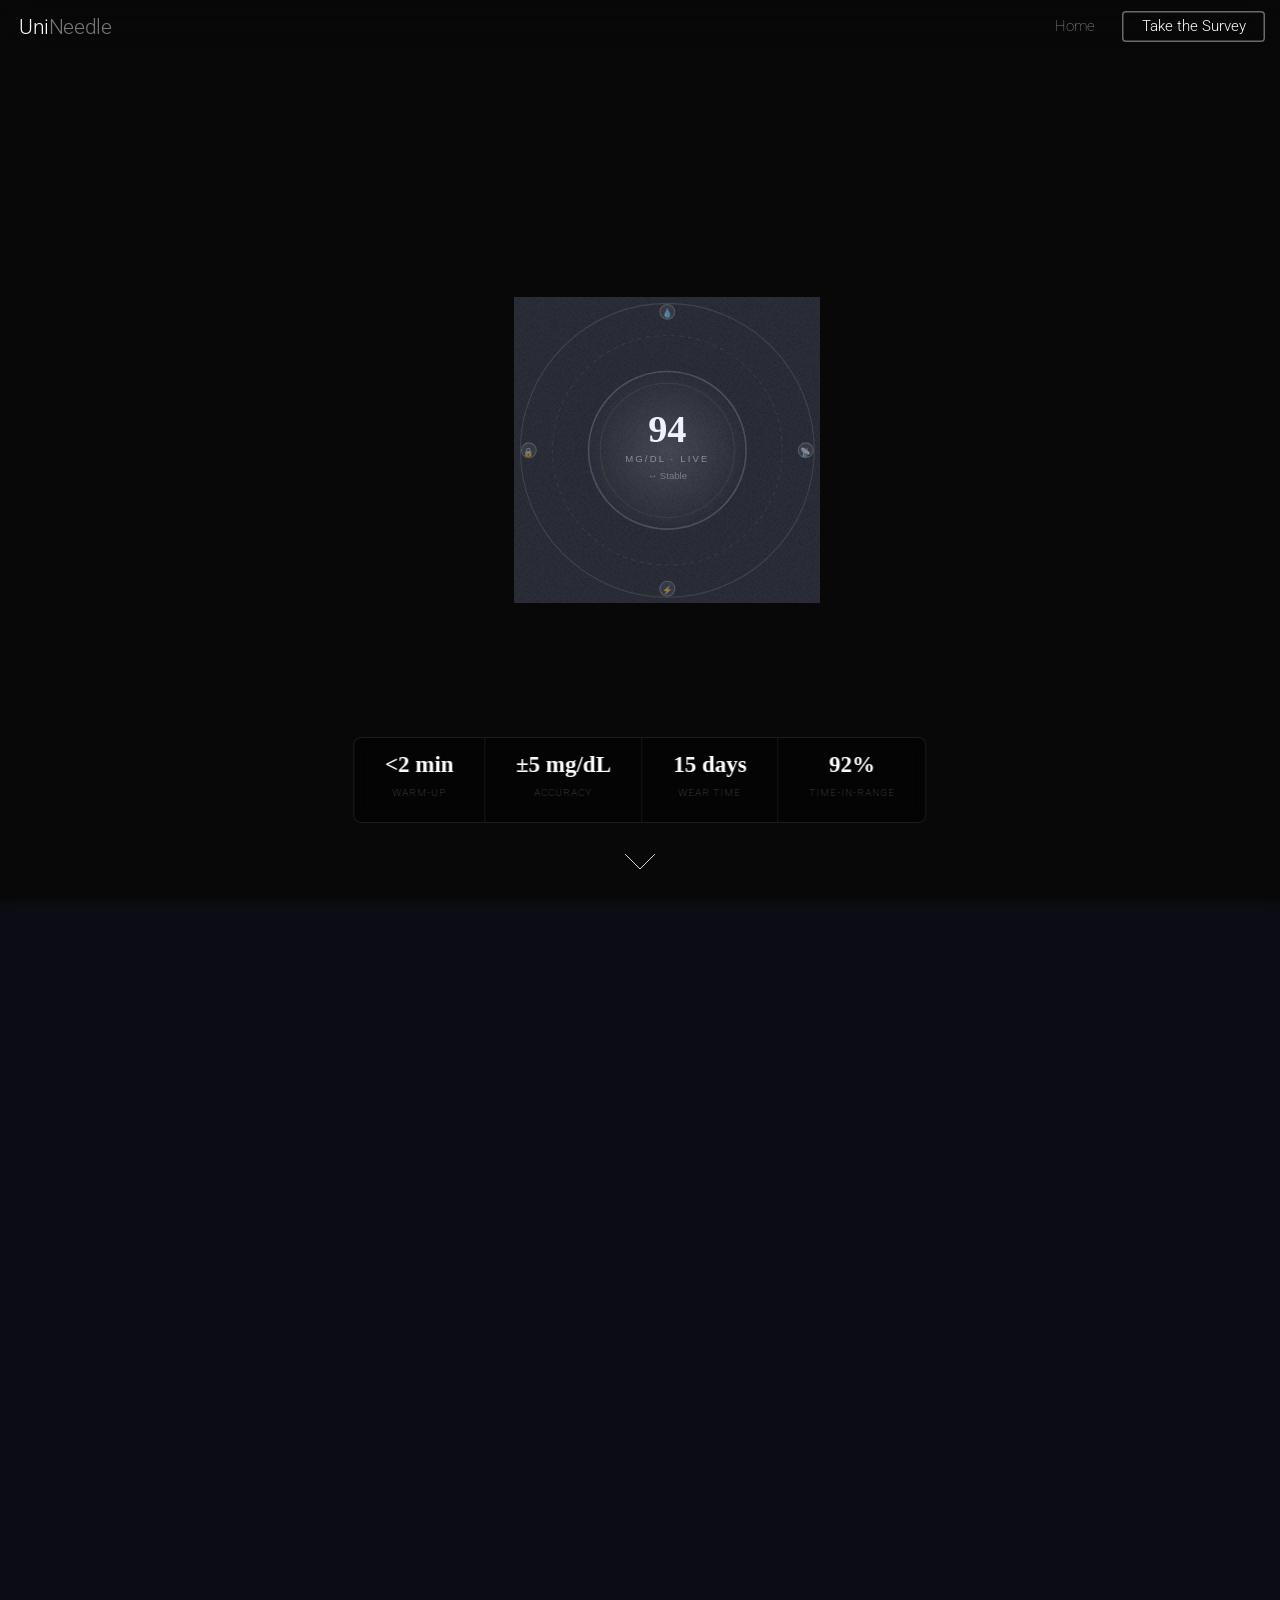
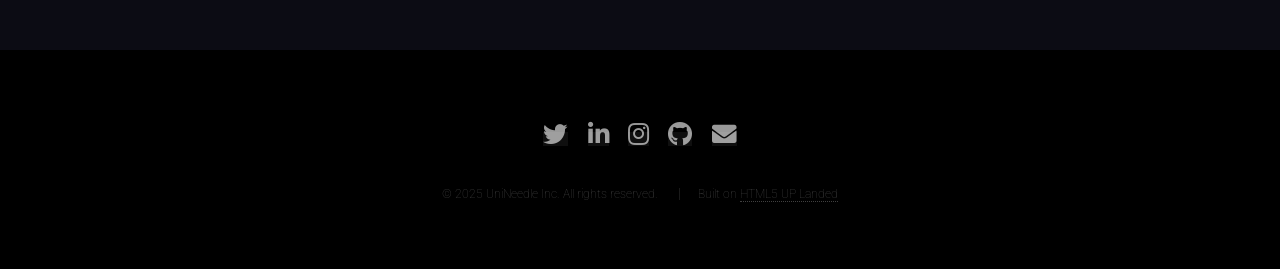
==== commit 4f640d9e: "Update index.html" ====
--- a/index.html
+++ b/index.html
@@ -30,9 +30,9 @@
 <section id="banner">
 	<div class="content">
 		<header>
-			<h2>One patch.<br />Two functions.<br />Zero compromise.</h2>
-			<p>UniNeedle is a single microneedle patch that continuously<br />
-			monitors glucose <em>and</em> delivers insulin — automatically.</p>
+			<!-- <h2>One patch.<br />Two functions.<br />Zero compromise.</h2> -->
+			<!-- <p>UniNeedle is a single microneedle patch that continuously<br />
+			monitors glucose <em>and</em> delivers insulin — automatically.</p> -->
 		</header>
 		<span class="image">
 			<!-- Animated device SVG replacing pic01.jpg -->
